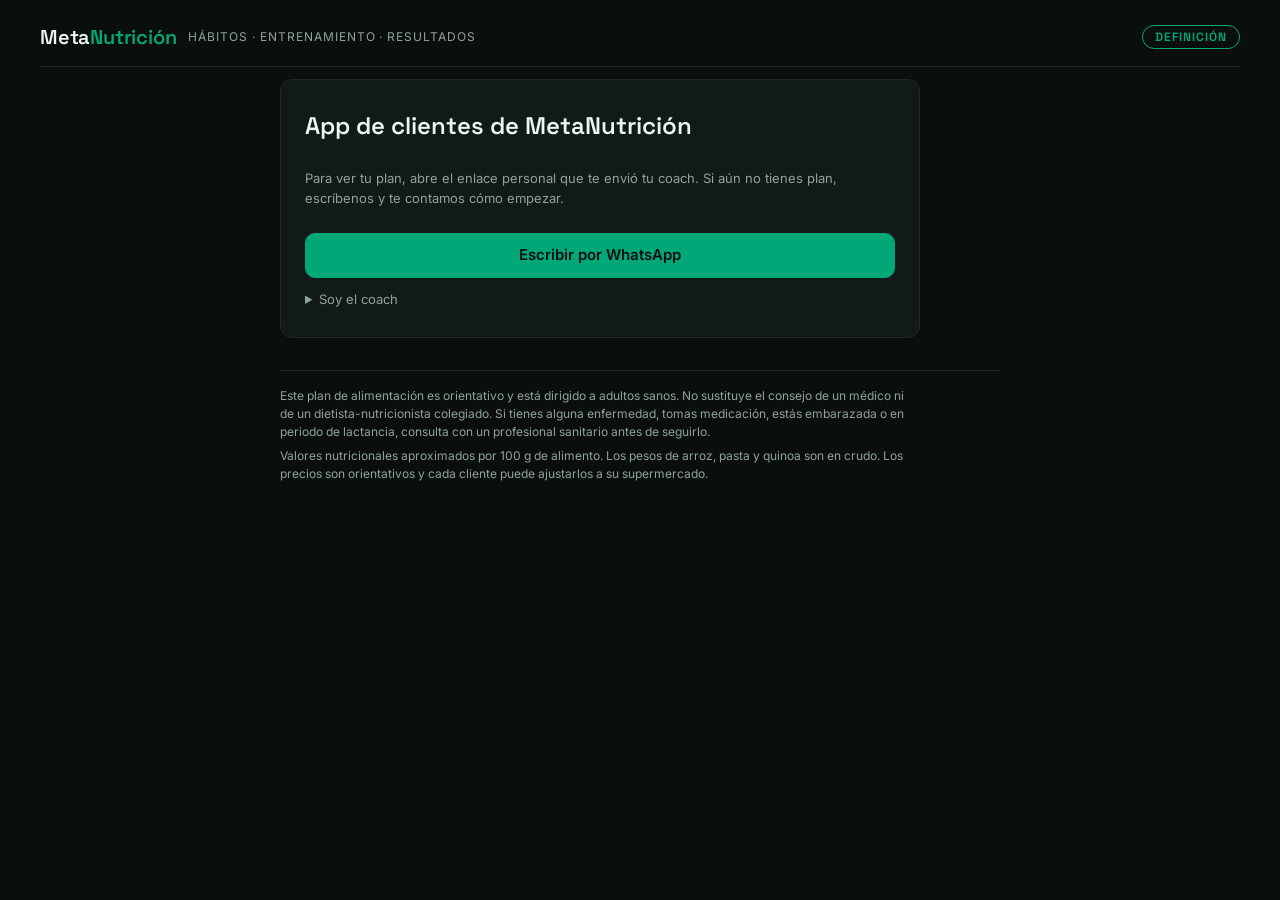
==== index.html @ 914097b5 "Publica la app en app.metanutricion.es Co-Authored-By: Claude Opus 5.5 (1M context) <noreply@anthrop" ====
<!doctype html>
<html lang="es">
<head>
<meta charset="utf-8">
<meta name="viewport" content="width=device-width, initial-scale=1, viewport-fit=cover">
<meta name="description" content="MetaNutrición: tu programa de hábitos alimentarios de 12 semanas.">
<link rel="manifest" href="manifest.webmanifest">
<link rel="icon" href="icon.svg" type="image/svg+xml">
<link rel="apple-touch-icon" href="icon-192.png">
<meta name="apple-mobile-web-app-capable" content="yes">
<meta name="apple-mobile-web-app-status-bar-style" content="black-translucent">
<title>MetaNutrición</title>
<meta name="theme-color" content="#0A0F0D">
<link rel="preconnect" href="https://fonts.googleapis.com">
<link rel="preconnect" href="https://fonts.gstatic.com" crossorigin>
<link rel="stylesheet" href="https://fonts.googleapis.com/css2?family=Inter:wght@400;500;600&family=Space+Grotesk:wght@500;600;700&display=swap">
<style>
/* Layout: ficha del cliente a la izquierda, plan a la derecha; en móvil se apilan. Marca oscura fija (paleta aprobada), póster en papel claro. */
:root {
  color-scheme: dark;
  --bg: #0A0F0D;
  --surface: #121A17;
  --surface-2: #17211D;
  --line: #1F2A26;
  --ink: #ECF5F1;
  --muted: #8FA39B;
  --brand: #00A878;
  --mint: #2EE6A6;
  --def: #4CC9F0;
  --vol: #F5B841;
  --bad: #FF7A7A;
  --paper: #F5F9F7;
  --paper-line: #D5E0DB;
  --paper-ink: #0A0F0D;
  --paper-muted: #5B6B65;
  --brand-print: #007A56;
  --goal: var(--brand);
  --font-display: "Space Grotesk", "Segoe UI", system-ui, sans-serif;
  --font-body: "Inter", "Segoe UI", system-ui, -apple-system, sans-serif;
  --r: 12px;
}
body.goal-def { --goal: var(--def); }
body.goal-vol { --goal: var(--vol); }
body.goal-man { --goal: var(--brand); }

* { box-sizing: border-box; }
body {
  background: var(--bg);
  color: var(--ink);
  font: 15px/1.5 var(--font-body);
  padding-inline: 16px;
  padding-block: 0 48px;
}
h1, h2, h3 { font-family: var(--font-display); font-weight: 600; text-wrap: balance; margin: 0; }
button, input, select, textarea { font: inherit; color: inherit; }
:focus-visible { outline: 2px solid var(--mint); outline-offset: 2px; }

.topbar {
  position: sticky; top: env(safe-area-inset-top, 0px); z-index: 5;
  display: flex; align-items: center; gap: 12px; flex-wrap: wrap;
  max-width: 1200px; margin: 0 auto; padding-block: 14px;
  background: var(--bg); border-bottom: 1px solid var(--line);
}
.logo { font-family: var(--font-display); font-size: 20px; font-weight: 600; letter-spacing: -0.01em; }
.logo b { color: var(--brand); font-weight: 600; }
.tag { font-size: 12px; color: var(--muted); letter-spacing: 0.08em; text-transform: uppercase; }
.spacer { flex: 1; }
.pill {
  display: inline-flex; align-items: center; gap: 6px;
  border: 1px solid var(--goal); color: var(--goal);
  border-radius: 999px; padding: 3px 12px;
  font: 600 12px var(--font-display); letter-spacing: 0.08em; text-transform: uppercase;
}
.example { font-size: 12px; color: var(--vol); border: 1px dashed var(--vol); border-radius: 999px; padding: 2px 10px; }

.shell {
  max-width: 1200px; margin: 24px auto 0;
  display: grid; gap: 24px; grid-template-columns: 1fr;
}
@media (min-width: 980px) { .shell { grid-template-columns: 380px minmax(0, 1fr); align-items: start; } }

.panel { background: var(--surface); border: 1px solid var(--line); border-radius: var(--r); }
.form { padding: 20px; display: grid; gap: 20px; }
@media (min-width: 980px) { .form { position: sticky; top: 76px; max-height: calc(100vh - 96px); overflow: auto; } }
fieldset { border: 0; padding: 0; margin: 0; display: grid; gap: 12px; }
legend { font: 600 12px var(--font-display); letter-spacing: 0.1em; text-transform: uppercase; color: var(--brand); margin-bottom: 4px; }
.row { display: grid; gap: 12px; grid-template-columns: repeat(auto-fit, minmax(96px, 1fr)); }
label.f { display: grid; gap: 4px; font-size: 13px; color: var(--muted); }
input[type=number], input[type=text], select, textarea {
  width: 100%; background: var(--bg); border: 1px solid var(--line); border-radius: 8px;
  padding: 9px 10px; color: var(--ink); font-size: 16px;
}
input:focus, select:focus, textarea:focus { border-color: var(--brand); outline: none; }
.chips { display: flex; flex-wrap: wrap; gap: 8px; }
.chip { position: relative; }
.chip input { position: absolute; opacity: 0; inset: 0; cursor: pointer; }
.chip span {
  display: inline-block; padding: 6px 12px; border: 1px solid var(--line); border-radius: 999px;
  font-size: 13px; color: var(--muted); cursor: pointer; user-select: none;
}
.chip input:checked + span { border-color: var(--brand); color: var(--ink); background: rgba(0,168,120,0.14); }
.chip input:focus-visible + span { outline: 2px solid var(--mint); outline-offset: 2px; }
.chip.warn input:checked + span { border-color: var(--bad); background: rgba(255,122,122,0.12); }
.consent { display: flex; gap: 10px; font-size: 13px; color: var(--muted); align-items: flex-start; }
.consent input { margin-top: 3px; accent-color: var(--brand); }

.btn {
  display: inline-flex; align-items: center; justify-content: center; gap: 8px;
  border: 1px solid var(--line); background: var(--surface-2); color: var(--ink);
  border-radius: 10px; padding: 10px 16px; cursor: pointer; font-weight: 500;
}
.btn:hover { border-color: var(--brand); }
.btn.primary { background: var(--brand); border-color: var(--brand); color: var(--bg); font-weight: 600; }
.btn.primary:hover { background: var(--mint); border-color: var(--mint); }
a.btn { text-decoration: none; }
.btn.small { padding: 6px 12px; font-size: 13px; border-radius: 8px; }
.err { color: var(--bad); font-size: 13px; min-height: 1em; }

.result { display: grid; gap: 20px; min-width: 0; order: -1; }
@media (min-width: 980px) { .result { order: 0; } }
.blocked { padding: 24px; border-color: var(--bad); }
.blocked h2 { color: var(--bad); font-size: 20px; margin-bottom: 8px; }

.summary { padding: 20px; display: grid; gap: 18px; }
.summary-head { display: flex; flex-wrap: wrap; align-items: baseline; gap: 8px 20px; }
.client-name { font-family: var(--font-display); font-size: 22px; }
.meta { color: var(--muted); font-size: 13px; }
.kpis { display: grid; gap: 16px; grid-template-columns: repeat(auto-fit, minmax(150px, 1fr)); }
.kcal { font: 600 48px/1 var(--font-display); color: var(--mint); text-shadow: 0 0 18px rgba(46,230,166,0.25); font-variant-numeric: tabular-nums; }
.kcal small { display: block; margin-top: 8px; font: 400 14px var(--font-body); color: var(--muted); text-shadow: none; }
.macro { display: grid; gap: 6px; }
.macro .lab { display: flex; justify-content: space-between; font-size: 13px; color: var(--muted); }
.macro .val { font: 600 20px var(--font-display); color: var(--ink); font-variant-numeric: tabular-nums; }
.bar { height: 4px; background: var(--line); border-radius: 2px; overflow: hidden; }
.bar i { display: block; height: 100%; background: var(--brand); }
.calc-line { display: flex; flex-wrap: wrap; gap: 6px 18px; font-size: 13px; color: var(--muted); border-top: 1px solid var(--line); padding-top: 14px; }
.calc-line b { color: var(--ink); font-weight: 500; font-variant-numeric: tabular-nums; }
.note { font-size: 13px; color: var(--vol); }

.tabs { display: flex; gap: 4px; border-bottom: 1px solid var(--line); overflow-x: auto; }
.tab {
  background: none; border: 0; border-bottom: 2px solid transparent; padding: 10px 14px;
  color: var(--muted); cursor: pointer; font-weight: 500; white-space: nowrap;
}
.tab[aria-selected=true] { color: var(--ink); border-bottom-color: var(--brand); }

.days { display: flex; gap: 8px; flex-wrap: wrap; }
.day {
  min-width: 44px; padding: 8px 10px; border-radius: 10px; border: 1px solid var(--line);
  background: var(--surface); color: var(--muted); cursor: pointer; font: 600 13px var(--font-display);
}
.day[aria-pressed=true] { border-color: var(--brand); color: var(--ink); }
.day-total { display: flex; flex-wrap: wrap; align-items: center; gap: 6px 16px; font-size: 13px; color: var(--muted); }
.day-total b { color: var(--ink); font-variant-numeric: tabular-nums; font-weight: 500; }
.ok { color: var(--mint); }
.off { color: var(--vol); }

.meals { display: grid; gap: 14px; grid-template-columns: repeat(auto-fill, minmax(280px, 1fr)); }
.meal { padding: 16px; display: grid; gap: 10px; align-content: start; }
.meal-slot { font: 600 12px var(--font-display); letter-spacing: 0.1em; text-transform: uppercase; color: var(--brand); }
.meal-name { font-size: 15px; font-weight: 600; line-height: 1.35; }
.items { list-style: none; margin: 0; padding: 0; display: grid; gap: 4px; }
.items li { display: grid; grid-template-columns: 64px 1fr; gap: 8px; font-size: 14px; }
.items .g { color: var(--mint); font-weight: 600; font-variant-numeric: tabular-nums; }
.meal-foot { display: flex; justify-content: space-between; align-items: center; gap: 8px; font-size: 12px; color: var(--muted); border-top: 1px solid var(--line); padding-top: 10px; font-variant-numeric: tabular-nums; }

.shop { padding: 20px; display: grid; gap: 20px; grid-template-columns: repeat(auto-fill, minmax(240px, 1fr)); }
.shop h3 { font-size: 14px; color: var(--brand); letter-spacing: 0.06em; text-transform: uppercase; margin-bottom: 8px; }
.shop ul { list-style: none; margin: 0; padding: 0; display: grid; gap: 6px; }
.shop label { display: flex; gap: 10px; align-items: baseline; font-size: 14px; cursor: pointer; }
.shop input { accent-color: var(--brand); }
.shop input:checked ~ span { color: var(--muted); text-decoration: line-through; }
.shop .q { margin-left: auto; color: var(--mint); font-variant-numeric: tabular-nums; white-space: nowrap; }

.poster-wrap { overflow-x: auto; border-radius: var(--r); border: 1px solid var(--line); }
.poster {
  width: 1120px; background: var(--paper); color: var(--paper-ink); padding: 28px 32px;
  font-size: 11px; line-height: 1.35; display: grid; gap: 14px;
}
.poster-head { display: flex; justify-content: space-between; align-items: flex-end; gap: 16px; border-bottom: 2px solid var(--brand-print); padding-bottom: 10px; }
.poster .plogo { font: 600 24px var(--font-display); }
.poster .plogo b { color: var(--brand-print); }
.poster .ptitle { font: 600 15px var(--font-display); color: var(--brand-print); letter-spacing: 0.04em; text-transform: uppercase; }
.poster .pdata { text-align: right; color: var(--paper-muted); font-size: 11px; }
.poster .pdata b { color: var(--paper-ink); }
.poster table { color: inherit; font-size: inherit; width: 100%; border-collapse: separate; border-spacing: 4px; table-layout: fixed; }
.poster th { background: var(--brand-print); color: var(--paper); font: 600 11px var(--font-display); letter-spacing: 0.08em; padding: 6px; border-radius: 6px; }
.poster th.dcol { width: 74px; }
.poster td { background: #FFFFFF; border: 1px solid var(--paper-line); border-radius: 6px; padding: 6px 7px; vertical-align: top; }
.poster td.dname { background: var(--paper-ink); color: var(--paper); font: 600 12px var(--font-display); text-align: center; vertical-align: middle; border-color: var(--paper-ink); }
.poster td .rn { color: var(--paper-ink); font-weight: 600; margin-bottom: 3px; }
.poster td .ri { color: var(--paper-muted); }
.poster td .ri b { color: var(--brand-print); font-weight: 600; }
.poster-foot { display: flex; justify-content: space-between; gap: 16px; font-size: 10px; color: var(--paper-muted); }
.poster-foot .slogan { font: 600 12px var(--font-display); color: var(--paper-ink); letter-spacing: 0.06em; }
.poster-tools { display: flex; flex-wrap: wrap; gap: 10px; align-items: center; justify-content: space-between; }

.data-tools { padding: 20px; display: grid; gap: 12px; }
.data-tools textarea { min-height: 90px; font: 13px/1.4 ui-monospace, Menlo, Consolas, monospace; }
.data-row { display: flex; flex-wrap: wrap; gap: 10px; align-items: center; }

.disclaimer { max-width: 1200px; margin: 32px auto 0; font-size: 12px; color: var(--muted); border-top: 1px solid var(--line); padding-top: 16px; max-inline-size: 1200px; }
.disclaimer p { max-width: 80ch; margin: 0 0 6px; }

@media (prefers-reduced-motion: no-preference) { .meal, .summary { animation: rise .35s ease-out both; } }
@keyframes rise { from { transform: translateY(6px); } to { transform: none; } }

/* Opciones equivalentes, comidas libres, compra con gastos, ficha de producto y vista de cliente */
.opt-btn { background: none; border: 0; color: var(--mint); cursor: pointer; font-size: 12px; padding: 0; text-decoration: underline; text-underline-offset: 3px; }
.eqs { display: grid; gap: 8px; border-top: 1px dashed var(--line); padding-top: 10px; }
.eqs-head { font-size: 12px; color: var(--muted); }
.eq { display: grid; gap: 4px; padding: 10px; border: 1px solid var(--line); border-radius: 10px; background: var(--bg); }
.eq-top { display: flex; justify-content: space-between; gap: 8px; align-items: baseline; }
.eq-name { font-size: 13px; font-weight: 600; }
.eq-items { font-size: 12px; color: var(--muted); }
.eq-items b { color: var(--mint); font-weight: 600; }
.free-day { padding: 14px 16px; display: flex; flex-wrap: wrap; gap: 8px 16px; align-items: center; justify-content: space-between; border-color: var(--vol); }
.free-day b { color: var(--vol); }
.cheats { display: grid; gap: 14px; grid-template-columns: repeat(auto-fill, minmax(230px, 1fr)); }
.cheat { padding: 16px; display: grid; gap: 8px; align-content: start; }
.cheat .emo { font-size: 34px; line-height: 1; }
.cheat .meta b { color: var(--ink); font-weight: 500; }
.cheat a, .stores a, .linkish { color: var(--mint); }
.intro { padding: 16px 20px; display: grid; gap: 6px; font-size: 14px; }
.cost-bar { padding: 16px 20px; display: flex; flex-wrap: wrap; gap: 10px 28px; align-items: baseline; }
.cost-bar .big { font: 600 32px/1 var(--font-display); color: var(--mint); font-variant-numeric: tabular-nums; }
.cost-bar b { color: var(--ink); font-weight: 500; font-variant-numeric: tabular-nums; }
.shop li { display: grid; grid-template-columns: auto 1fr auto auto; gap: 8px; align-items: baseline; font-size: 14px; }
.shop input:checked ~ .pname { color: var(--muted); text-decoration: line-through; }
.pname { background: none; border: 0; padding: 0; text-align: left; cursor: pointer; color: var(--ink); text-decoration: underline dotted var(--muted); text-underline-offset: 3px; }
.pname:hover { color: var(--mint); }
.shop .eur { color: var(--muted); font-variant-numeric: tabular-nums; white-space: nowrap; min-width: 52px; text-align: right; }
dialog.sheet { background: var(--surface); color: var(--ink); border: 1px solid var(--line); border-radius: 16px; padding: 0; width: min(440px, calc(100vw - 32px)); }
dialog.sheet::backdrop { background: rgba(5, 8, 7, 0.7); }
.sheet-body { padding: 20px; display: grid; gap: 14px; }
.sheet-img { height: 150px; border-radius: 12px; display: grid; place-items: center; font-size: 72px; background: radial-gradient(circle at 50% 40%, rgba(46,230,166,0.18), transparent 70%), var(--bg); border: 1px solid var(--line); overflow: hidden; }
.sheet-img img { width: 100%; height: 100%; object-fit: cover; }
.sheet h2 { font-size: 20px; }
.stores { display: flex; flex-wrap: wrap; gap: 8px; }
.stores a { border: 1px solid var(--line); border-radius: 999px; padding: 6px 12px; font-size: 13px; text-decoration: none; }
.stores a:hover { border-color: var(--brand); }
.price-row { display: flex; gap: 10px; align-items: center; flex-wrap: wrap; font-size: 13px; color: var(--muted); }
.price-row input { width: 90px; }
.client-bar { padding: 14px 18px; display: flex; flex-wrap: wrap; gap: 8px 16px; align-items: center; justify-content: space-between; }
.client-bar b { color: var(--ink); }
body.client .form { display: none; }
body.client .shell { grid-template-columns: minmax(0, 1fr); }
.landing { padding: 28px 24px; display: grid; gap: 12px; max-width: 640px; }
.landing h2 { font-size: 24px; }
.data-tools h3 { font-size: 14px; color: var(--brand); letter-spacing: 0.06em; text-transform: uppercase; }
.data-tools input[readonly], .data-tools textarea[readonly] { color: var(--muted); }
.sep { border: 0; border-top: 1px solid var(--line); margin: 6px 0; }
details summary { cursor: pointer; color: var(--muted); font-size: 13px; }

/* App del cliente (móvil primero) */
body.client { padding-bottom: calc(88px + env(safe-area-inset-bottom, 0px)); }
body.client .topbar { position: static; }
body.client .shell { max-width: 720px; margin-top: 12px; }
body.client .disclaimer { max-width: 720px; }
.sim-bar { padding: 10px 14px; display: flex; flex-wrap: wrap; gap: 8px 14px; align-items: center; border-style: dashed; }
.sim-bar select { width: auto; padding: 4px 8px; }
.app-head { display: flex; justify-content: space-between; align-items: center; gap: 12px; }
.hello { font: 600 26px/1.15 var(--font-display); }
.streak { display: grid; place-items: center; min-width: 64px; padding: 8px 10px; border: 1px solid var(--line); border-radius: 14px; background: var(--surface); }
.streak .flame { font-size: 20px; line-height: 1; }
.streak b { font: 600 20px var(--font-display); color: var(--vol); font-variant-numeric: tabular-nums; }
.wk-bar { height: 6px; border-radius: 3px; background: var(--line); overflow: hidden; }
.wk-bar i { display: block; height: 100%; background: linear-gradient(90deg, var(--brand), var(--mint)); }
.cards { display: grid; gap: 14px; grid-template-columns: repeat(auto-fill, minmax(280px, 1fr)); }
.card { padding: 16px; display: grid; gap: 10px; align-content: start; }
.card.wide { grid-column: 1 / -1; }
.card-k { font: 600 11.5px var(--font-display); letter-spacing: 0.1em; text-transform: uppercase; color: var(--brand); }
.card-t { font: 600 19px/1.25 var(--font-display); }
.card-t.locked { color: var(--muted); }
.card p { margin: 0; }
.emo-s { font-size: 22px; }
.lesson-card { border-color: rgba(0,168,120,0.5); background: linear-gradient(160deg, rgba(0,168,120,0.14), transparent 60%), var(--surface); }
.free-card { border-color: var(--vol); }
.glasses { display: flex; flex-wrap: wrap; gap: 6px; }
.glass { display: inline-block; width: 20px; height: 26px; border: 1.5px solid var(--def); border-top: 0; border-radius: 0 0 6px 6px; position: relative; overflow: hidden; }
.glass.full { background: linear-gradient(transparent 20%, rgba(76,201,240,0.75) 20%); }
.today-meals { list-style: none; margin: 0; padding: 0; display: grid; gap: 6px; font-size: 14px; }
.today-meals li { display: grid; gap: 1px; }
.today-meals .meta { font-size: 11.5px; text-transform: uppercase; letter-spacing: 0.06em; }
.done-btn { border-color: var(--mint); color: var(--mint); }
.reto { display: flex; gap: 10px; align-items: flex-start; font-size: 15px; cursor: pointer; }
.reto input { width: 20px; height: 20px; accent-color: var(--brand); margin-top: 2px; flex: none; }
.reto input:checked + span { color: var(--mint); }
.seg { display: inline-flex; gap: 4px; padding: 4px; border: 1px solid var(--line); border-radius: 12px; background: var(--surface); justify-self: start; }
.seg-b { border: 0; background: none; color: var(--muted); padding: 7px 14px; border-radius: 9px; cursor: pointer; font-weight: 500; }
.seg-b[aria-pressed=true] { background: var(--surface-2); color: var(--ink); box-shadow: inset 0 0 0 1px var(--brand); }
.lessons { display: grid; gap: 10px; }
.lesson-row { display: grid; grid-template-columns: 40px 1fr auto; gap: 12px; align-items: center; padding: 12px 14px; text-align: left; color: var(--ink); cursor: pointer; font: inherit; }
.lesson-row:disabled { opacity: 0.5; cursor: default; }
.lesson-row .ln { width: 36px; height: 36px; border-radius: 50%; display: grid; place-items: center; border: 1px solid var(--brand); color: var(--mint); font: 600 15px var(--font-display); }
.lesson { padding: 20px; display: grid; gap: 14px; }
.lesson h2 { font-size: 22px; }
.lesson .opt-btn { justify-self: start; }
.lpoints { margin: 0; padding-left: 20px; display: grid; gap: 8px; }
.quiz { display: grid; gap: 8px; }
.qq { font-weight: 600; font-size: 14px; }
.qopts { display: grid; gap: 6px; }
.qopt { text-align: left; padding: 10px 12px; border-radius: 10px; border: 1px solid var(--line); background: var(--bg); color: var(--ink); cursor: pointer; font: inherit; font-size: 14px; }
.qopt:disabled { cursor: default; }
.qopt.right { border-color: var(--mint); background: rgba(46,230,166,0.12); }
.qopt.wrong { border-color: var(--bad); background: rgba(255,122,122,0.1); }
.kgrow { display: flex; justify-content: space-between; align-items: flex-end; gap: 12px; }
.delta { font: 600 22px var(--font-display); color: var(--muted); }
.delta.ok { color: var(--mint); }
.delta.off { color: var(--vol); }
.wchart { width: 100%; height: auto; }
.wchart .wline { fill: none; stroke: var(--mint); stroke-width: 2.5; stroke-linejoin: round; }
.wchart .wdot { fill: var(--bg); stroke: var(--mint); stroke-width: 2; }
.wchart .wbase { stroke: var(--line); stroke-dasharray: 4 4; }
.wchart .wlab { fill: var(--muted); font-size: 10.5px; }
.stats { list-style: none; margin: 0; padding: 0; display: grid; grid-template-columns: 1fr 1fr; gap: 10px; font-size: 13px; color: var(--muted); }
.stats b { display: block; font: 600 24px var(--font-display); color: var(--ink); }
.badges { display: grid; gap: 10px; grid-template-columns: repeat(auto-fill, minmax(140px, 1fr)); }
.badge { display: grid; gap: 2px; padding: 12px; border-radius: 12px; border: 1px dashed var(--line); opacity: 0.45; filter: grayscale(1); }
.badge.on { opacity: 1; filter: none; border-style: solid; border-color: var(--vol); background: rgba(245,184,65,0.08); }
.bemo { font-size: 26px; }
.bnav { position: fixed; left: 0; right: 0; bottom: 0; z-index: 10; display: grid; grid-template-columns: repeat(5, 1fr); background: rgba(10,15,13,0.94); border-top: 1px solid var(--line); padding: 6px 4px calc(6px + env(safe-area-inset-bottom, 0px)); backdrop-filter: blur(10px); }
.bnav-b { display: grid; justify-items: center; gap: 3px; background: none; border: 0; color: var(--muted); font-size: 11.5px; padding: 6px 0; cursor: pointer; }
.bnav-b svg { width: 22px; height: 22px; fill: none; stroke: currentColor; stroke-width: 1.8; stroke-linecap: round; stroke-linejoin: round; }
.bnav-b[aria-current=page] { color: var(--mint); }
@media (min-width: 760px) { .bnav { left: 50%; right: auto; transform: translateX(-50%); width: 560px; bottom: 16px; border: 1px solid var(--line); border-radius: 18px; padding: 6px 8px; } }

@media print {
  @page { size: A4 landscape; margin: 8mm; }
  body { background: #fff; padding: 0; }
  body > *:not(#printArea) { display: none !important; }
  #printArea { display: block !important; }
  #printArea .poster { width: 100%; padding: 0; }
}
#printArea { display: none; }
</style>
</head>
<body>


<header class="topbar">
  <div class="logo">Meta<b>Nutrición</b></div>
  <span class="tag">Hábitos · Entrenamiento · Resultados</span>
  <span class="spacer"></span>
  <span class="example" id="exampleBadge">Datos de ejemplo</span>
  <span class="pill" id="goalPill">Definición</span>
</header>

<main class="shell">
  <form class="panel form" id="form" novalidate>
    <fieldset>
      <legend>Datos del cliente</legend>
      <label class="f">Nombre<input type="text" id="nombre" autocomplete="off"></label>
      <div class="row">
        <label class="f">Sexo
          <select id="sexo"><option value="m">Mujer</option><option value="h">Hombre</option></select>
        </label>
        <label class="f">Edad<input type="number" id="edad" min="18" max="90" inputmode="numeric"></label>
      </div>
      <div class="row">
        <label class="f">Estatura (cm)<input type="number" id="altura" min="130" max="220" inputmode="numeric"></label>
        <label class="f">Peso (kg)<input type="number" id="peso" min="35" max="250" step="0.1" inputmode="decimal"></label>
      </div>
      <label class="f">Actividad física
        <select id="actividad">
          <option value="1.2">Sedentaria (sin ejercicio)</option>
          <option value="1.375">Ligera (1 a 3 días por semana)</option>
          <option value="1.55">Moderada (3 a 5 días por semana)</option>
          <option value="1.725">Alta (6 a 7 días por semana)</option>
          <option value="1.9">Muy alta (doble sesión o trabajo físico)</option>
        </select>
      </label>
    </fieldset>

    <fieldset>
      <legend>Objetivo</legend>
      <div class="row">
        <label class="f">Objetivo
          <select id="objetivo">
            <option value="def">Perder grasa (definición)</option>
            <option value="man">Mantenimiento / recomposición</option>
            <option value="vol">Ganar masa muscular (volumen)</option>
          </select>
        </label>
        <label class="f">Experiencia
          <select id="nivel">
            <option value="ini">Principiante</option>
            <option value="int">Intermedio</option>
            <option value="ava">Avanzado</option>
          </select>
        </label>
      </div>
    </fieldset>

    <fieldset>
      <legend>Comidas y preferencias</legend>
      <label class="f">Comidas al día
        <select id="comidas"><option value="3">3 comidas</option><option value="4">4 comidas</option><option value="5">5 comidas</option></select>
      </label>
      <label class="f">Tipo de alimentación
        <select id="dieta"><option value="omni">Omnívora</option><option value="vegetariana">Vegetariana</option><option value="vegana">Vegana</option></select>
      </label>
      <div class="f" style="font-size:13px;color:var(--muted)">Excluir alimentos (alergias o intolerancias)</div>
      <div class="chips" id="excl">
        <label class="chip"><input type="checkbox" value="lacteo"><span>Lácteos</span></label>
        <label class="chip"><input type="checkbox" value="gluten"><span>Gluten</span></label>
        <label class="chip"><input type="checkbox" value="huevo"><span>Huevo</span></label>
        <label class="chip"><input type="checkbox" value="pescado"><span>Pescado</span></label>
        <label class="chip"><input type="checkbox" value="frutos_secos"><span>Frutos secos</span></label>
        <label class="chip"><input type="checkbox" value="soja"><span>Soja</span></label>
        <label class="chip"><input type="checkbox" value="cerdo"><span>Cerdo</span></label>
      </div>
      <label class="f">Alimentos que no le gustan (separados por comas)<input type="text" id="noGusta" placeholder="p. ej. salmón, quinoa" autocomplete="off"></label>
    </fieldset>

    <fieldset>
      <legend>Salud</legend>
      <div class="f" style="font-size:13px;color:var(--muted)">Marca lo que se aplique. Si marcas algo, el plan no se genera y se recomienda acudir a un profesional sanitario.</div>
      <div class="chips" id="salud">
        <label class="chip warn"><input type="checkbox" value="embarazo"><span>Embarazo o lactancia</span></label>
        <label class="chip warn"><input type="checkbox" value="tca"><span>Trastorno de la conducta alimentaria (actual o pasado)</span></label>
        <label class="chip warn"><input type="checkbox" value="diabetes"><span>Diabetes</span></label>
        <label class="chip warn"><input type="checkbox" value="organo"><span>Enfermedad renal, hepática o cardiovascular</span></label>
        <label class="chip warn"><input type="checkbox" value="medicacion"><span>Medicación crónica</span></label>
      </div>
      <label class="consent"><input type="checkbox" id="consent"><span>Acepto que mis datos de salud se usen para calcular mi plan. Se guardan solo en este dispositivo.</span></label>
    </fieldset>

    <div class="err" id="formErr" role="alert"></div>
    <button class="btn primary" type="submit">Generar plan</button>
  </form>

  <section class="result" id="result" aria-live="polite"></section>
</main>

<footer class="disclaimer">
  <p>Este plan de alimentación es orientativo y está dirigido a adultos sanos. No sustituye el consejo de un médico ni de un dietista-nutricionista colegiado. Si tienes alguna enfermedad, tomas medicación, estás embarazada o en periodo de lactancia, consulta con un profesional sanitario antes de seguirlo.</p>
  <p>Valores nutricionales aproximados por 100 g de alimento. Los pesos de arroz, pasta y quinoa son en crudo. Los precios son orientativos y cada cliente puede ajustarlos a su supermercado.</p>
</footer>

<div id="printArea"></div>
<dialog class="sheet" id="sheet" aria-label="Ficha del producto"></dialog>

<script id="config">
/* ===== Configuración: rellena estos datos al publicar la app en GitHub Pages ===== */
var CONFIG = {
  appUrl: 'https://app.metanutricion.es/',          // dirección pública de la app, p. ej. 'https://tuusuario.github.io/metanutricion/'
  coachPublicKey: 'VDNJlk9PFL6bYSHMQB1-aHT1SRqzQTUjt6BzvupT_P0.MQ_aHJ_f7pRcV8_JAVqKa_r-9XsdZ6FerLDFMu4IBVQ',  // tu clave pública de coach (pestaña Cliente). Con ella, solo tus dispositivos pueden crear planes.
  youtube: '',         // tu canal, p. ej. 'https://www.youtube.com/@metanutricion'
  whatsapp: '34641094154',        // tu número con prefijo, sin espacios ni +, p. ej. '34600111222'
  amazonTag: '',       // tu identificador de afiliado de Amazon, si lo tienes
  imgBase: '',         // carpeta con tus fotos de producto (p. ej. 'img/'): img/pollo.jpg, img/arroz.jpg...
  freeDay: 5,          // día de la comida libre: 0 lunes ... 5 sábado, 6 domingo
  revoked: []          // códigos de enlaces anulados, p. ej. ['k3x9pq']: ese enlace deja de abrir la app
};
</script>

<script id="program">
/* ===== Programa de 12 semanas: lecciones, retos y suplementos (edita los textos aquí) ===== */
var PROGRAM = {
  weeks: 12,
  lessons: [
    {t:'Cómo funciona tu plan', e:'🧭', reto:'Sigue el menú al menos 5 de los 7 días.',
     p:['Tu plan parte de tu gasto diario y de tu objetivo: no es una dieta de moda, es tu cantidad de comida.',
        'Cada comida tiene gramos para que no tengas que adivinar. Al principio pesa; en unas semanas lo harás a ojo.',
        'Si un plato no te apetece, pulsa «Ver combinaciones»: todas cumplen lo mismo.',
        'No tiene que ser perfecto. Cumplir 5 de 7 días ya da resultados.'],
     q:[['¿Qué pasa si cambias un plato por una combinación equivalente?',['Rompes el plan','Sigues cumpliendo tus calorías y proteína','Tienes que compensar mañana'],1],
        ['¿Cuántos días a la semana bastan para avanzar?',['Los 7, sin fallos','5 de 7','Solo el fin de semana'],1],
        ['¿Para qué sirve pesar la comida al principio?',['Para siempre','Para aprender a calcular a ojo','No sirve'],1]]},
    {t:'Proteína: cuánta y dónde está', e:'🍗', reto:'Pon una fuente de proteína en todas tus comidas.',
     p:['La proteína te sacia y protege tu músculo mientras pierdes grasa.',
        'Fuentes fáciles: pollo, pavo, huevos, atún, yogur proteico, queso batido, legumbres y tofu.',
        'Repartirla entre todas las comidas ayuda más que comerla toda de golpe.',
        'Una palma de la mano de carne o pescado son unos 25 g de proteína.'],
     q:[['¿Qué ayuda más a mantener el músculo?',['Repartir la proteína en el día','Comerla toda en la cena','Evitarla por la noche'],0],
        ['¿Cuál de estas es una fuente rica en proteína?',['Arroz','Queso fresco batido','Aceite de oliva'],1],
        ['¿Por qué la proteína ayuda a perder grasa?',['Porque sacia más','Porque quema grasa sola','Porque no tiene calorías'],0]]},
    {t:'Comprar con lista y con presupuesto', e:'🛒', reto:'Haz la compra de la semana con la lista de la app.',
     p:['Ir al súper con lista evita compras por impulso: es la forma más fácil de ahorrar.',
        'Las marcas blancas de pollo, arroz, avena, legumbres o congelados son igual de válidas.',
        'La fruta y verdura congelada dura más y cuesta menos.',
        'Ajusta los precios de tu súper en la app y sabrás lo que gastas antes de salir de casa.'],
     q:[['¿Qué ayuda más a ahorrar?',['Ir con hambre','Ir con lista','Comprar en tres súper distintos'],1],
        ['¿La verdura congelada es peor?',['Sí, pierde todo','No, es una buena opción y dura más','Solo sirve para sopas'],1],
        ['¿Para qué sirve la calculadora de la app?',['Para saber el gasto antes de comprar','Para contar calorías','Para pagar'],0]]},
    {t:'Leer etiquetas sin agobio', e:'🏷️', reto:'Cambia 3 productos de tu compra por opciones mejores.',
     p:['Los ingredientes van de mayor a menor cantidad: mira los tres primeros.',
        'Compara siempre por 100 g, no por ración: cada marca usa raciones distintas.',
        'En yogures y bebidas vegetales, busca «sin azúcares añadidos».',
        'Un producto «light» o «fit» no siempre es mejor: mira la etiqueta.'],
     q:[['¿Cómo comparas dos productos?',['Por ración','Por 100 g','Por el precio'],1],
        ['¿Qué indica el primer ingrediente?',['El que más cantidad tiene','El más sano','El más caro'],0],
        ['¿«Fit» en el envase significa...?',['Que es sano seguro','Nada por sí solo: mira la etiqueta','Que no engorda'],1]]},
    {t:'Cocinar en tanda', e:'🍱', reto:'Deja preparadas al menos 3 comidas el domingo.',
     p:['Una hora el domingo te ahorra cocinar cada día y evita pedir comida a domicilio.',
        'Cocina juntos la proteína, el arroz o la patata y las verduras al horno.',
        'En la nevera aguantan 3 o 4 días en recipientes cerrados; el resto, al congelador.',
        'Ten un plan B en casa: atún, huevos, tortitas de arroz y verdura congelada.'],
     q:[['¿Cuántos días aguanta la comida cocinada en la nevera?',['1 día','3 o 4 días','Dos semanas'],1],
        ['¿Qué es un buen plan B?',['Pedir pizza','Atún, huevos y verdura congelada','Saltarse la comida'],1],
        ['¿Qué ventaja tiene cocinar en tanda?',['Ahorra tiempo y evita improvisar','Engorda menos la comida','Ninguna'],0]]},
    {t:'Agua, sueño y hambre', e:'💧', reto:'Llega a tu objetivo de agua 5 días esta semana.',
     p:['A veces confundimos sed con hambre: bebe un vaso de agua antes de picar.',
        'Tu objetivo de agua está en la pantalla Hoy; ve sumando vasos durante el día.',
        'Dormir poco aumenta el hambre y las ganas de dulce al día siguiente.',
        'Intenta acostarte a una hora parecida y dejar el móvil un rato antes.'],
     q:[['Antes de picar entre horas conviene...',['Beber un vaso de agua','Comer rápido','Tomar un refresco'],0],
        ['Dormir poco suele...',['Quitar el hambre','Aumentar el hambre','No influir'],1],
        ['¿Dónde ves tu objetivo de agua?',['En la pantalla Hoy','En la lista de la compra','No hay objetivo'],0]]},
    {t:'Antojos y comida libre casera', e:'🍕', reto:'Prepara una comida libre del canal este fin de semana.',
     p:['Prohibirte todo acaba en atracón. Una comida libre a la semana es parte del plan.',
        'Hecha en casa, la pizza o la hamburguesa tienen la mitad de calorías y más proteína.',
        'Disfrútala sin culpa y vuelve a tu menú en la siguiente comida.',
        'Si un antojo aparece entre semana, espera 10 minutos y bebe agua: muchos se pasan.'],
     q:[['¿Qué haces después de la comida libre?',['Ayunar un día','Volver al menú en la siguiente comida','Dejar el plan'],1],
        ['¿Por qué mejor casera?',['Tiene menos calorías y más proteína','Porque es obligatorio','No hay diferencia'],0],
        ['¿Cuántas comidas libres propone el plan?',['Una a la semana','Ninguna','Una al día'],0]]},
    {t:'Comer fuera y en eventos', e:'🍽️', reto:'Elige bien en una comida fuera de casa.',
     p:['Busca en la carta una proteína a la plancha o al horno y una guarnición de verdura o patata.',
        'Pide las salsas aparte y comparte el postre si te apetece.',
        'El pan y la bebida suman mucho: decide antes si los quieres.',
        'Una comida fuera no estropea una semana: lo que cuenta es lo que haces casi siempre.'],
     q:[['¿Qué es buena elección en un restaurante?',['Fritos con salsa','Plancha con verdura','Solo el postre'],1],
        ['¿Qué truco ayuda con las salsas?',['Pedirlas aparte','Pedir doble','Ninguno'],0],
        ['Una comida fuera de plan...',['Arruina la semana','No importa si el resto de la semana cumples','Obliga a no cenar'],1]]},
    {t:'Suplementos: cuáles sirven', e:'💊', reto:'Revisa los suplementos que tomas en la sección Compra.',
     p:['Ningún suplemento sustituye a comer bien: son un complemento.',
        'La proteína en polvo es comida en formato cómodo; úsala si no llegas con la comida.',
        'La creatina es de los suplementos más estudiados para fuerza y rendimiento.',
        'Si tomas medicación o tienes algún problema de salud, consulta antes con tu médico.'],
     q:[['La proteína en polvo es...',['Un medicamento','Comida en formato cómodo','Imprescindible'],1],
        ['¿Sustituyen los suplementos a la comida?',['Sí','No, la complementan','Solo los caros'],1],
        ['Si tomas medicación, antes de un suplemento...',['Consulta con tu médico','Dobla la dosis','No pasa nada'],0]]},
    {t:'Cuando la báscula se para', e:'⚖️', reto:'Mide tu cintura y apúntala en Progreso.',
     p:['El peso sube y baja cada día por agua, sal y digestión: mira la tendencia de varias semanas.',
        'Si pierdes centímetros de cintura, estás perdiendo grasa aunque el peso no se mueva.',
        'Antes de comer menos, revisa si de verdad cumples el menú 5 de 7 días.',
        'Si llevas 3 semanas sin cambios cumpliendo, escríbeme y ajustamos.'],
     q:[['¿Qué mirar para ver si avanzas?',['El peso de un solo día','La tendencia y las medidas','Nada'],1],
        ['Si la cintura baja pero el peso no...',['Estás perdiendo grasa','No funciona','Hay que dejarlo'],0],
        ['Tras 3 semanas sin cambios cumpliendo...',['Ajustamos el plan contigo','Comes la mitad','Lo dejas'],0]]},
    {t:'Monta tu propio menú', e:'🧩', reto:'Diseña un día completo tú solo con las combinaciones.',
     p:['Cada comida se monta con 4 piezas: proteína, carbohidrato, grasa y verdura.',
        'Cambia una pieza por otra del mismo tipo y la comida sigue cumpliendo.',
        'Usa las combinaciones de la app como guía hasta que te salga solo.',
        'Este es el paso que te da libertad: saber comer sin depender de nadie.'],
     q:[['¿Qué 4 piezas tiene una comida?',['Proteína, carbohidrato, grasa y verdura','Pan, postre, café y fruta','Solo proteína'],0],
        ['Si cambias arroz por patata...',['Cambias una pieza del mismo tipo','Rompes el plan','Tienes que ayunar'],0],
        ['¿Para qué sirve montar tu menú?',['Para comer sin depender de nadie','Para nada','Para gastar más'],0]]},
    {t:'Mantener lo conseguido', e:'🏁', reto:'Envía tu resumen final por WhatsApp para la revisión.',
     p:['Mantener es seguir con los hábitos, no volver a como comías antes.',
        'Pésate una vez a la semana y vigila la tendencia.',
        'Sigue usando la lista de la compra y la comida libre semanal.',
        'Con el plan de mantenimiento conservas tu menú, la compra y tu progreso en la app.'],
     q:[['Mantener consiste en...',['Volver a lo de antes','Seguir con los hábitos','Comer menos'],1],
        ['¿Cada cuánto conviene pesarse?',['Cada hora','Una vez a la semana','Nunca'],1],
        ['¿Qué conservas con el mantenimiento?',['Menú, compra y progreso','Nada','Solo las recetas'],0]]}
  ],
  supps: [
    {id:'whey', e:'💪', n:'Proteína whey', why:'Para llegar a tu proteína cuando no te da la vida con comida.', q:'proteina whey', t:['lacteo']},
    {id:'veg', e:'🌱', n:'Proteína vegetal de guisante', why:'La alternativa sin lácteos ni soja a la whey.', q:'proteina vegetal guisante', t:[]},
    {id:'creatina', e:'⚡', n:'Creatina monohidrato', why:'De los suplementos más estudiados para fuerza y rendimiento. 3 a 5 g al día.', q:'creatina monohidrato', t:[]},
    {id:'omega', e:'🐟', n:'Omega-3', why:'Si casi nunca comes pescado azul. Consulta antes si tomas medicación.', q:'omega 3', t:['pescado']},
    {id:'shaker', e:'🥤', n:'Vaso mezclador', why:'Para llevarte el batido al trabajo o al gimnasio.', q:'shaker proteina', t:[]},
    {id:'bascula', e:'⚖️', n:'Báscula de cocina', why:'Para pesar tus raciones las primeras semanas.', q:'bascula cocina digital', t:[]},
    {id:'taper', e:'🍱', n:'Táperes de vidrio', why:'Para cocinar en tanda y llevar tu comida.', q:'tapers vidrio', t:[]}
  ]
};
</script>

<script id="engine">
/* ===== Motor de cálculo y generación de menús (sin dependencias, se puede probar con Node) ===== */
var MN = (function () {
  // Valores por 100 g: p proteína, c carbohidratos, f grasa (g). s = sección del súper. t = etiquetas de exclusión.
  var V = 'Frutería y verdura';
  var FOODS = {
    pollo:{n:'pechuga de pollo',p:23,c:0,f:1.5,t:['carne'],s:'Carnicería'},
    pavo:{n:'pechuga de pavo',p:24,c:0,f:1,t:['carne'],s:'Carnicería'},
    ternera:{n:'ternera magra',p:21,c:0,f:4,t:['carne'],s:'Carnicería'},
    cerdo:{n:'lomo de cerdo',p:22,c:0,f:6,t:['carne','cerdo'],s:'Carnicería'},
    salmon:{n:'salmón',p:20,c:0,f:13,t:['pescado'],s:'Pescadería'},
    merluza:{n:'merluza',p:16,c:0,f:1,t:['pescado'],s:'Pescadería'},
    atun:{n:'atún al natural (escurrido)',p:25,c:0,f:1,t:['pescado'],s:'Despensa'},
    huevo:{n:'huevo entero',p:12.6,c:0.7,f:9.9,t:['huevo'],s:'Huevos y lácteos'},
    claras:{n:'claras de huevo',p:11,c:0.7,f:0.2,t:['huevo'],s:'Huevos y lácteos'},
    tofu:{n:'tofu firme',p:13,c:1.5,f:7.5,t:['soja'],s:'Refrigerados'},
    yogurp:{n:'yogur proteico natural',p:10,c:4,f:0.3,t:['lacteo'],s:'Huevos y lácteos'},
    batido:{n:'queso fresco batido 0 %',p:8,c:3.5,f:0.1,t:['lacteo'],s:'Huevos y lácteos'},
    whey:{n:'proteína whey',p:78,c:6,f:6,t:['lacteo'],s:'Suplementos'},
    soja:{n:'bebida de soja sin azúcar',p:3.3,c:0.7,f:1.8,t:['soja'],s:'Despensa'},
    protveg:{n:'proteína vegetal de guisante',p:80,c:3,f:7,t:[],s:'Suplementos'},
    guisante:{n:'proteína de guisante texturizada (hidratada)',p:20,c:5,f:2,t:[],s:'Despensa'},
    tortitas:{n:'tortitas de arroz',p:8,c:80,f:3,t:[],s:'Despensa'},
    lentejas:{n:'lentejas cocidas',p:9,c:17,f:0.4,t:[],s:'Despensa'},
    garbanzos:{n:'garbanzos cocidos',p:7,c:19,f:2.6,t:[],s:'Despensa'},
    arroz:{n:'arroz (en crudo)',p:7,c:78,f:0.6,t:[],s:'Despensa'},
    pasta:{n:'pasta integral (en crudo)',p:13,c:66,f:2.5,t:['gluten'],s:'Despensa'},
    quinoa:{n:'quinoa (en crudo)',p:14,c:64,f:6,t:[],s:'Despensa'},
    patata:{n:'patata',p:2,c:17,f:0.1,t:[],s:V},
    boniato:{n:'boniato',p:1.6,c:20,f:0.1,t:[],s:V},
    avena:{n:'copos de avena',p:13,c:60,f:7,t:['gluten'],s:'Despensa'},
    pan:{n:'pan integral',p:10,c:41,f:3.4,t:['gluten'],s:'Panadería'},
    platano:{n:'plátano',p:1.1,c:21,f:0.3,t:[],s:V},
    manzana:{n:'manzana',p:0.3,c:12,f:0.2,t:[],s:V},
    frutosr:{n:'frutos rojos',p:1,c:10,f:0.3,t:[],s:V},
    aove:{n:'aceite de oliva virgen extra',p:0,c:0,f:99.9,t:[],s:'Despensa'},
    aguacate:{n:'aguacate',p:2,c:2,f:15,t:[],s:V},
    nueces:{n:'nueces',p:15,c:7,f:65,t:['frutos_secos'],s:'Despensa'},
    almendras:{n:'almendras',p:21,c:8,f:52,t:['frutos_secos'],s:'Despensa'},
    cacahuete:{n:'crema de cacahuete',p:25,c:12,f:50,t:['frutos_secos'],s:'Despensa'},
    brocoli:{n:'brócoli',p:2.8,c:4,f:0.4,t:[],s:V},
    espinacas:{n:'espinacas',p:2.9,c:1.4,f:0.4,t:[],s:V},
    calabacin:{n:'calabacín',p:1.2,c:3,f:0.3,t:[],s:V},
    judias:{n:'judías verdes',p:1.8,c:5,f:0.2,t:[],s:V},
    ensalada:{n:'ensalada variada',p:1.2,c:3,f:0.2,t:[],s:V},
    pimientos:{n:'pimientos',p:1,c:5,f:0.3,t:[],s:V},
    champi:{n:'champiñones',p:3,c:1,f:0.3,t:[],s:V},
    esparragos:{n:'espárragos verdes',p:2.2,c:2,f:0.1,t:[],s:V},
    tomate:{n:'tomate',p:0.9,c:3,f:0.2,t:[],s:V}
  };
  // Tope de gramos por comida para que las raciones sean realistas.
  var MAXG = {aove:30, nueces:40, almendras:40, cacahuete:35, aguacate:120, whey:45, protveg:45, avena:110, pan:140, tortitas:90, arroz:160, pasta:160, quinoa:150, platano:200, frutosr:250, manzana:250, patata:600, boniato:500, soja:400};
  var capScale = 1;

  // Recetas: p = fuente de proteína, c = carbohidrato, f = grasa; fx = cantidades fijas (verdura, huevo entero).
  var RECIPES = [
    {id:'d1',slot:'des',n:'Tortilla de claras y huevo con tostada integral y tomate',p:'claras',c:'pan',f:'aove',fx:{huevo:60,tomate:100},k:'huevo'},
    {id:'d2',slot:'des',n:'Porridge de avena con proteína y frutos rojos',p:'whey',c:'avena',f:'almendras',fx:{frutosr:80},k:'whey'},
    {id:'d3',slot:'des',n:'Yogur proteico con avena, plátano y nueces',p:'yogurp',c:'avena',f:'nueces',fx:{platano:60},k:'yogur'},
    {id:'d4',slot:'des',n:'Tostadas integrales con pavo, aguacate y tomate',p:'pavo',c:'pan',f:'aguacate',fx:{tomate:80},k:'pavo'},
    {id:'d5',slot:'des',n:'Revuelto de huevo con champiñones y pan integral',p:'claras',c:'pan',f:'aove',fx:{huevo:60,champi:100},k:'huevo'},
    {id:'d6',slot:'des',n:'Tostadas con tofu revuelto, tomate y aguacate',p:'tofu',c:'pan',f:'aguacate',fx:{tomate:80},k:'tofu'},
    {id:'d7',slot:'des',n:'Bebida de soja con avena, plátano y crema de cacahuete',p:'soja',c:'avena',f:'cacahuete',fx:{platano:60},k:'soja'},
    {id:'d8',slot:'des',n:'Batido de proteína vegetal con plátano y crema de cacahuete',p:'protveg',c:'platano',f:'cacahuete',fx:{},k:'protveg'},
    {id:'d9',slot:'des',n:'Tortitas de arroz con pavo y aguacate',p:'pavo',c:'tortitas',f:'aguacate',fx:{tomate:60},k:'pavo'},
    {id:'d10',slot:'des',n:'Yogur proteico con frutos rojos, plátano y almendras',p:'yogurp',c:'platano',f:'almendras',fx:{frutosr:80},k:'yogur'},
    {id:'d11',slot:'des',n:'Revuelto de huevo con patata y espinacas',p:'claras',c:'patata',f:'aove',fx:{huevo:60,espinacas:80},k:'huevo'},
    {id:'d12',slot:'des',n:'Porridge de quinoa con proteína vegetal, manzana y nueces',p:'protveg',c:'quinoa',f:'nueces',fx:{manzana:80},k:'protveg'},
    {id:'p1',slot:'pri',n:'Pollo a la plancha con arroz y brócoli',p:'pollo',c:'arroz',f:'aove',fx:{brocoli:150},k:'pollo'},
    {id:'p2',slot:'pri',n:'Salmón al horno con patata y espárragos',p:'salmon',c:'patata',f:'aove',fx:{esparragos:150},k:'salmon'},
    {id:'p3',slot:'pri',n:'Ternera a la plancha con boniato asado y judías verdes',p:'ternera',c:'boniato',f:'aove',fx:{judias:150},k:'ternera'},
    {id:'p4',slot:'pri',n:'Merluza al horno con patata y pimientos asados',p:'merluza',c:'patata',f:'aove',fx:{pimientos:150},k:'merluza'},
    {id:'p5',slot:'pri',n:'Pavo salteado con quinoa y calabacín',p:'pavo',c:'quinoa',f:'aove',fx:{calabacin:150},k:'pavo'},
    {id:'p6',slot:'pri',n:'Lomo de cerdo con arroz y champiñones',p:'cerdo',c:'arroz',f:'aove',fx:{champi:120},k:'cerdo'},
    {id:'p7',slot:'pri',n:'Pasta integral con atún y tomate',p:'atun',c:'pasta',f:'aove',fx:{tomate:120},k:'atun'},
    {id:'p8',slot:'pri',n:'Ensalada de garbanzos con atún, tomate y aguacate',p:'atun',c:'garbanzos',f:'aguacate',fx:{ensalada:100,tomate:80},k:'atun'},
    {id:'p9',slot:'pri',n:'Ensalada templada de pollo con patata y aguacate',p:'pollo',c:'patata',f:'aguacate',fx:{ensalada:120},k:'pollo'},
    {id:'p10',slot:'pri',n:'Tortilla de patata y espinacas',p:'claras',c:'patata',f:'aove',fx:{huevo:120,espinacas:100},k:'huevo'},
    {id:'p11',slot:'pri',n:'Tofu salteado con arroz y verduras',p:'tofu',c:'arroz',f:'aove',fx:{pimientos:100,calabacin:100},k:'tofu'},
    {id:'p12',slot:'pri',n:'Lentejas estofadas con arroz y verduras',p:'lentejas',c:'arroz',f:'aove',fx:{pimientos:80,calabacin:80},k:'lentejas'},
    {id:'p13',slot:'pri',n:'Salmón a la plancha con quinoa y espinacas',p:'salmon',c:'quinoa',f:'aove',fx:{espinacas:120},k:'salmon'},
    {id:'p14',slot:'pri',n:'Boloñesa de proteína de guisante con pasta integral',p:'guisante',c:'pasta',f:'aove',fx:{tomate:120},k:'guisante'},
    {id:'p15',slot:'pri',n:'Chili de proteína de guisante con arroz y aguacate',p:'guisante',c:'arroz',f:'aguacate',fx:{pimientos:100},k:'guisante'},
    {id:'s1',slot:'snk',n:'Yogur proteico con plátano y nueces',p:'yogurp',c:'platano',f:'nueces',fx:{},k:'yogur'},
    {id:'s2',slot:'snk',n:'Queso batido con frutos rojos y almendras',p:'batido',c:'frutosr',f:'almendras',fx:{},k:'batido'},
    {id:'s3',slot:'snk',n:'Tostada integral con pavo y aceite',p:'pavo',c:'pan',f:'aove',fx:{},k:'pavo'},
    {id:'s4',slot:'snk',n:'Batido de proteína con plátano y crema de cacahuete',p:'whey',c:'platano',f:'cacahuete',fx:{},k:'whey'},
    {id:'s5',slot:'snk',n:'Bebida de soja con proteína vegetal, manzana y almendras',p:'protveg',c:'manzana',f:'almendras',fx:{soja:200},k:'protveg'},
    {id:'s7',slot:'snk',n:'Batido de proteína vegetal con frutos rojos y almendras',p:'protveg',c:'frutosr',f:'almendras',fx:{},k:'protveg'},
    {id:'s8',slot:'snk',n:'Tortitas de arroz con atún y aguacate',p:'atun',c:'tortitas',f:'aguacate',fx:{},k:'atun'},
    {id:'s6',slot:'snk',n:'Tortitas de avena con claras y frutos rojos',p:'claras',c:'avena',f:'aove',fx:{frutosr:80},k:'huevo'}
  ];

  // Combinaciones automáticas: proteína × carbohidrato × grasa (+ verdura) que se ajustan a los macros de cada toma.
  var SH = {pollo:'Pollo',pavo:'Pavo',ternera:'Ternera',cerdo:'Lomo de cerdo',salmon:'Salmón',merluza:'Merluza',atun:'Atún',claras:'Tortilla de claras',
    tofu:'Tofu',lentejas:'Lentejas',guisante:'Proteína de guisante',yogurp:'Yogur proteico',batido:'Queso batido',whey:'Batido de proteína',protveg:'Batido de proteína vegetal',
    arroz:'arroz',patata:'patata',boniato:'boniato',quinoa:'quinoa',pasta:'pasta integral',avena:'avena',platano:'plátano',tortitas:'tortitas de arroz',pan:'pan integral',manzana:'manzana',
    nueces:'nueces',almendras:'almendras',cacahuete:'crema de cacahuete',aove:'aceite de oliva',aguacate:'aguacate',
    brocoli:'brócoli',espinacas:'espinacas',calabacin:'calabacín',judias:'judías verdes',ensalada:'ensalada',pimientos:'pimientos',champi:'champiñones',esparragos:'espárragos'};
  var KOF = {claras:'huevo', yogurp:'yogur'};
  var COMBOS = [];
  (function () {
    var add = function (slot, p, c, f, fx, n) { COMBOS.push({id: 'x-' + slot + '-' + p + '-' + c + '-' + f, slot: slot, n: n, p: p, c: c, f: f, fx: fx, k: KOF[p] || p, combo: true}); };
    var VEG = ['brocoli','judias','calabacin','pimientos','espinacas','esparragos','champi','ensalada'];
    var PP = ['pollo','pavo','ternera','cerdo','salmon','merluza','atun','claras','tofu','lentejas','guisante'], PC = ['arroz','patata','boniato','quinoa','pasta'], PF = ['aove','aguacate'];
    PP.forEach(function (p, pi) { PC.forEach(function (c, ci) { PF.forEach(function (f, fi) {
      var v = VEG[(pi * 3 + ci * 2 + fi) % VEG.length], fx = {}; fx[v] = 150; if (p === 'claras') fx.huevo = 120;
      add('pri', p, c, f, fx, SH[p] + ' con ' + SH[c] + ', ' + SH[v] + ' y ' + SH[f]);
    }); }); });
    ['des','snk'].forEach(function (slot) {
      ['yogurp','batido','whey','protveg'].forEach(function (p) { ['avena','platano','tortitas'].forEach(function (c) { ['nueces','almendras','cacahuete'].forEach(function (f) {
        add(slot, p, c, f, p === 'batido' || p === 'yogurp' ? {frutosr: 60} : {}, SH[p] + ' con ' + SH[c] + ' y ' + SH[f]);
      }); }); });
      ['claras','pavo','tofu','atun'].forEach(function (p) { ['pan','tortitas'].concat(slot === 'des' ? ['patata'] : []).forEach(function (c) { ['aove','aguacate'].forEach(function (f) {
        var fx = {tomate: 80}; if (p === 'claras') fx.huevo = 60;
        add(slot, p, c, f, fx, SH[p] + ' con ' + SH[c] + ', tomate y ' + SH[f]);
      }); }); });
    });
  })();

  // Ficha de producto: [emoji, qué comprar, texto de búsqueda en tiendas, precio orientativo €/kg].
  var PROD = {
    pollo:['🍗','Pechuga de pollo fileteada en bandeja, fresca o congelada.','pechuga pollo',7.5],
    pavo:['🦃','Pechuga de pavo fileteada o fiambre de pavo con más del 90 % de carne.','pechuga pavo',9.5],
    ternera:['🥩','Filetes de ternera magra (babilla, contra) o carne picada 5 % grasa.','ternera filete',13],
    cerdo:['🥓','Lomo de cerdo fresco en filetes, sin adobar.','lomo cerdo',7.5],
    salmon:['🐟','Lomos de salmón frescos o congelados.','lomos salmon',15],
    merluza:['🐟','Merluza en lomos o rodajas, fresca o congelada.','merluza lomos',10],
    atun:['🥫','Atún al natural en lata, escurrido.','atun natural',14],
    huevo:['🥚','Huevos camperos o de gallinas criadas en suelo, talla L.','huevos L',3.5],
    claras:['🥚','Claras de huevo pasteurizadas en brick.','claras huevo',4],
    tofu:['⬜','Tofu firme natural.','tofu firme',7],
    yogurp:['🥛','Yogur natural con al menos 10 g de proteína por 100 g y sin azúcar añadido.','yogur proteinas natural',4.6],
    batido:['🥛','Queso fresco batido 0 % materia grasa.','queso fresco batido 0',3.2],
    whey:['💪','Proteína de suero (whey) de sabor neutro o vainilla, con al menos 75 % de proteína.','proteina whey',25],
    soja:['🥛','Bebida de soja sin azúcar añadido.','bebida soja sin azucar',1.5],
    protveg:['🌱','Proteína vegetal de guisante en polvo, sin azúcar añadido.','proteina guisante polvo',28],
    guisante:['🌱','Proteína de guisante texturizada (se compra seca y se hidrata).','proteina guisante texturizada',4.5],
    tortitas:['🍘','Tortitas de arroz integral, solo arroz y sal.','tortitas arroz',6],
    lentejas:['🫘','Lentejas cocidas en bote, enjuagadas.','lentejas cocidas',2.5],
    garbanzos:['🫘','Garbanzos cocidos en bote, enjuagados.','garbanzos cocidos',2.2],
    arroz:['🍚','Arroz redondo, largo o basmati.','arroz',1.6],
    pasta:['🍝','Pasta integral (macarrones, espaguetis).','pasta integral',2],
    quinoa:['🌾','Quinoa en grano.','quinoa',6],
    patata:['🥔','Patata para cocer o asar.','patata',1.3],
    boniato:['🍠','Boniato fresco.','boniato',2.2],
    avena:['🥣','Copos de avena integrales, sin azúcar.','copos avena',2],
    pan:['🍞','Pan 100 % integral (la harina integral debe ser el primer ingrediente).','pan integral',3.5],
    platano:['🍌','Plátano o banana.','platano',1.9],
    manzana:['🍎','Manzana de cualquier variedad.','manzana',2],
    frutosr:['🫐','Frutos rojos frescos o congelados.','frutos rojos',7],
    aove:['🫒','Aceite de oliva virgen extra.','aceite oliva virgen extra',9],
    aguacate:['🥑','Aguacate maduro.','aguacate',5],
    nueces:['🌰','Nueces peladas naturales.','nueces peladas',12],
    almendras:['🌰','Almendras naturales o tostadas sin sal.','almendras naturales',13],
    cacahuete:['🥜','Crema de cacahuete 100 % cacahuete, sin azúcar ni aceite de palma.','crema cacahuete 100',7],
    brocoli:['🥦','Brócoli fresco o congelado.','brocoli',3],
    espinacas:['🥬','Espinacas frescas en bolsa o congeladas.','espinacas',4],
    calabacin:['🥒','Calabacín.','calabacin',1.8],
    judias:['🫛','Judías verdes frescas o congeladas.','judias verdes',3.5],
    ensalada:['🥗','Bolsa de ensalada variada lista para comer.','ensalada bolsa',5],
    pimientos:['🫑','Pimientos rojos, verdes o tricolor.','pimientos',2.5],
    champi:['🍄','Champiñones laminados.','champiñones laminados',4],
    esparragos:['🌿','Espárragos verdes trigueros.','esparragos verdes',7],
    tomate:['🍅','Tomate de ensalada o tomate rallado natural.','tomate',2.2]
  };

  // Comidas libres caseras: versión ligera de los antojos típicos (valores aproximados por ración).
  var CHEATS = [
    {id:'pizza', e:'🍕', n:'Pizza casera con base de avena, pollo y mozzarella light', kcal:560, p:45, t:['gluten','lacteo','carne'], q:'pizza fit'},
    {id:'burger', e:'🍔', n:'Hamburguesa casera de ternera con patatas al horno', kcal:650, p:45, t:['gluten','carne'], q:'hamburguesa fit'},
    {id:'nuggets', e:'🍗', n:'Nuggets de pollo al horno rebozados en copos de maíz', kcal:480, p:45, t:['carne','huevo'], q:'nuggets'},
    {id:'tacos', e:'🌮', n:'Tacos de pavo con guacamole y tortillas de maíz', kcal:550, p:40, t:['carne'], q:'tacos'},
    {id:'kebab', e:'🥙', n:'Kebab casero de pollo en pan de pita integral con salsa de yogur', kcal:600, p:48, t:['carne','gluten','lacteo'], q:'kebab'},
    {id:'vburger', e:'🌱', n:'Hamburguesa de garbanzos con boniato al horno', kcal:540, p:22, t:['gluten'], q:'hamburguesa vegana'},
    {id:'pancakes', e:'🥞', n:'Tortitas americanas de avena y claras con chocolate negro', kcal:450, p:32, t:['huevo','gluten'], q:'tortitas avena'},
    {id:'brownie', e:'🍫', n:'Brownie proteico de cacao y plátano', kcal:350, p:22, t:['huevo','lacteo','gluten'], q:'brownie proteico'},
    {id:'nicecream', e:'🍨', n:'Helado de plátano y cacao con crema de cacahuete', kcal:320, p:10, t:['frutos_secos'], q:'helado platano'},
    {id:'gajos', e:'🍟', n:'Patatas gajo al horno con salsa de yogur y finas hierbas', kcal:400, p:15, t:['lacteo'], q:'patatas horno'}
  ];

  var SLOTS = {
    3:[['des','Desayuno',0.30],['pri','Comida',0.40],['pri','Cena',0.30]],
    4:[['des','Desayuno',0.25],['pri','Comida',0.35],['snk','Merienda',0.15],['pri','Cena',0.25]],
    5:[['des','Desayuno',0.20],['snk','Media mañana',0.10],['pri','Comida',0.35],['snk','Merienda',0.10],['pri','Cena',0.25]]
  };
  var DAYS = ['Lunes','Martes','Miércoles','Jueves','Viernes','Sábado','Domingo'];
  var FACT = {def:{ini:0.88,int:0.80,ava:0.72}, man:{ini:1,int:1,ava:1}, vol:{ini:1.10,int:1.15,ava:1.20}};
  var GOAL_NAME = {def:'Definición', man:'Mantenimiento', vol:'Volumen'};
  var LEVEL_NAME = {ini:'Principiante', int:'Intermedio', ava:'Avanzado'};

  function kcalOf(m) { return 4*m.p + 4*m.c + 9*m.f; }

  // Mifflin-St Jeor (la misma fórmula de tu hoja), TDEE, objetivo x nivel y límites de seguridad.
  function calc(d) {
    var notes = [];
    var tmb = 10*d.peso + 6.25*d.altura - 5*d.edad + (d.sexo === 'h' ? 5 : -161);
    var tdee = tmb * d.actividad;
    var factor = FACT[d.objetivo][d.nivel];
    var kcal = tdee * factor;
    var floor = Math.max(tmb, d.sexo === 'h' ? 1500 : 1200);
    if (kcal < floor) { kcal = floor; notes.push('Las calorías se han subido al mínimo de seguridad (' + Math.round(floor) + ' kcal): el déficit elegido quedaba por debajo de la tasa metabólica basal.'); }
    kcal = Math.round(kcal / 10) * 10;
    var hm = d.altura / 100, bmi = d.peso / (hm*hm);
    var ref = d.peso;
    if (bmi > 30) { var ideal = 25*hm*hm; ref = ideal + 0.25*(d.peso - ideal); notes.push('Las proteínas se calculan sobre un peso ajustado (' + Math.round(ref) + ' kg) por el IMC elevado.'); }
    var pk = d.objetivo === 'def' ? (d.nivel === 'ava' ? 2.2 : 2.0) : 1.8;
    var fk = d.nivel === 'ini' ? 0.9 : (d.nivel === 'ava' ? 0.7 : 0.8);
    var p = pk * ref, f = Math.max(fk * ref, 0.25 * kcal / 9);
    var c = (kcal - 4*p - 9*f) / 4;
    if (c < 0.8 * ref) { // carbohidratos demasiado bajos: bajar proteína hasta 1,6 g/kg y grasa hasta su mínimo
      p = Math.max(1.6 * ref, p - (0.8*ref - c) * 1);
      f = Math.max(0.7 * ref, 0.2 * kcal / 9);
      c = Math.max(0, (kcal - 4*p - 9*f) / 4);
    }
    return {tmb:Math.round(tmb), tdee:Math.round(tdee), factor:factor, kcal:kcal, floor:Math.round(floor), bmi:bmi,
            p:Math.round(p), c:Math.round(c), f:Math.round(f), notes:notes};
  }

  function badTags(d) {
    var bad = (d.excl || []).slice();
    if (d.dieta === 'vegetariana' || d.dieta === 'vegana') bad.push('carne','pescado');
    if (d.dieta === 'vegana') bad.push('huevo','lacteo');
    return bad;
  }
  function dislikes(d) { return (d.noGusta || '').toLowerCase().split(',').map(function (s) { return s.trim(); }).filter(Boolean); }
  function excluded(rec, d) {
    var bad = badTags(d), words = dislikes(d);
    var ids = [rec.p, rec.c, rec.f].concat(Object.keys(rec.fx));
    for (var i = 0; i < ids.length; i++) {
      var fd = FOODS[ids[i]];
      for (var j = 0; j < fd.t.length; j++) if (bad.indexOf(fd.t[j]) >= 0) return true;
      for (var w = 0; w < words.length; w++) if (fd.n.toLowerCase().indexOf(words[w]) >= 0) return true;
    }
    for (var w2 = 0; w2 < words.length; w2++) if (rec.n.toLowerCase().indexOf(words[w2]) >= 0) return true;
    return false;
  }

  // Mínimos cuadrados ponderados por kcal con gramos >= 0: prueba todas las combinaciones de alimentos libres.
  function solveLinear(M, b) {
    var n = b.length, A = M.map(function (r, i) { return r.concat([b[i]]); });
    for (var i = 0; i < n; i++) {
      var piv = i; for (var r = i+1; r < n; r++) if (Math.abs(A[r][i]) > Math.abs(A[piv][i])) piv = r;
      if (Math.abs(A[piv][i]) < 1e-9) return null;
      var tmp = A[i]; A[i] = A[piv]; A[piv] = tmp;
      for (var r2 = 0; r2 < n; r2++) if (r2 !== i) { var k = A[r2][i] / A[i][i]; for (var c = i; c <= n; c++) A[r2][c] -= k * A[i][c]; }
    }
    return A.map(function (r, i) { return r[n] / r[i]; });
  }
  function portions(rec, target) {
    var W = [4, 4, 9], keys = ['p','c','f'];
    var base = {p:0,c:0,f:0};
    Object.keys(rec.fx).forEach(function (id) { keys.forEach(function (m) { base[m] += FOODS[id][m] * rec.fx[id] / 100; }); });
    var r = keys.map(function (m, i) { return (target[m] - base[m]) * W[i]; });
    var vars = [rec.p, rec.c, rec.f];
    var best = null;
    for (var mask = 1; mask < 8; mask++) {
      var sel = vars.filter(function (_, i) { return mask & (1 << i); });
      var cols = sel.map(function (id) { return keys.map(function (m, i) { return FOODS[id][m] * W[i] / 100; }); });
      var AtA = cols.map(function (a) { return cols.map(function (b2) { return a[0]*b2[0] + a[1]*b2[1] + a[2]*b2[2]; }); });
      var Atr = cols.map(function (a) { return a[0]*r[0] + a[1]*r[1] + a[2]*r[2]; });
      var x = solveLinear(AtA, Atr);
      if (!x || x.some(function (v) { return v < 0; })) continue;
      x = x.map(function (v, i) { return Math.min(v, (MAXG[sel[i]] || 300) * capScale); });
      var err = 0; for (var k = 0; k < 3; k++) { var s = 0; for (var j = 0; j < sel.length; j++) s += cols[j][k] * x[j]; err += (s - r[k]) * (s - r[k]); }
      if (!best || err < best.err) best = {err: err, sel: sel, x: x};
    }
    var items = [];
    if (best) best.sel.forEach(function (id, i) { var g = Math.round(best.x[i] / 5) * 5; if (g >= 5) items.push({id: id, g: g}); });
    Object.keys(rec.fx).forEach(function (id) { items.push({id: id, g: rec.fx[id], fixed: true}); });
    return items;
  }
  function macrosOf(items) {
    var m = {p:0,c:0,f:0};
    items.forEach(function (it) { var fd = FOODS[it.id]; m.p += fd.p*it.g/100; m.c += fd.c*it.g/100; m.f += fd.f*it.g/100; });
    m.kcal = kcalOf(m); return m;
  }

  function rng(seed) { var a = seed >>> 0; return function () { a = (a + 0x6D2B79F5) >>> 0; var t = a; t = Math.imul(t ^ (t >>> 15), t | 1); t ^= t + Math.imul(t ^ (t >>> 7), t | 61); return ((t ^ (t >>> 14)) >>> 0) / 4294967296; }; }
  function hash(s) { var h = 2166136261; for (var i = 0; i < s.length; i++) { h ^= s.charCodeAt(i); h = Math.imul(h, 16777619); } return h >>> 0; }

  function pools(d) {
    var out = {des:[], pri:[], snk:[]};
    RECIPES.forEach(function (r) { if (!excluded(r, d)) out[r.slot].push(r); });
    return out;
  }

  // Elige recetas de la semana sin repetir proteína el mismo día ni la misma receta en la misma toma dos días seguidos.
  // Error de ajuste de una receta para una toma: desviación de kcal y de proteína respecto al objetivo.
  function fitError(rec, target) {
    var m = macrosOf(portions(rec, target)), tk = kcalOf(target);
    return Math.abs(m.kcal / tk - 1) + 0.5 * Math.abs(m.p / Math.max(target.p, 1) - 1);
  }
  // Recetas de una toma ordenadas por ajuste; las que se desvían más de lo tolerable quedan fuera si hay alternativas.
  function ranked(d, si, t) {
    t = t || calc(d); setCaps(t);
    var s = SLOTS[d.comidas][si], target = {p: t.p * s[2], c: t.c * s[2], f: t.f * s[2]};
    var list = pools(d)[s[0]].map(function (r) { return {r: r, e: fitError(r, target)}; }).sort(function (a, b) { return a.e - b.e; });
    var good = list.filter(function (x) { return x.e <= 0.08; });
    return good.length >= 3 ? good : list.slice(0, Math.max(3, good.length));
  }
  function setCaps(t) { capScale = Math.max(1, t.kcal / 1800); }

  function pickWeek(d, seedExtra) {
    var t = calc(d), slots = SLOTS[d.comidas], rand = rng(hash((d.nombre || '') + '|' + (seedExtra || 0)));
    var P = slots.map(function (s, si) { return ranked(d, si, t).map(function (x) { return x.r; }); });
    var week = [];
    for (var day = 0; day < 7; day++) {
      var row = [], usedK = [];
      slots.forEach(function (s, si) {
        var pool = P[si];
        if (!pool.length) { row.push(null); return; }
        var prev = day > 0 ? week[day-1][si] : null;
        var cand = pool.filter(function (r) {
          if (prev && r.id === prev) return false;
          if (s[0] === 'pri' && usedK.indexOf(r.k) >= 0) return false;
          if (s[0] === 'pri' && day > 0) { var prevK = week[day-1].map(function (id) { return id && byId(id).k; }); if (prevK[si] === r.k) return false; }
          return true;
        });
        if (!cand.length) cand = pool.filter(function (r) { return !(prev && r.id === prev); });
        if (!cand.length) cand = pool;
        var r = cand[Math.floor(rand() * cand.length)];
        usedK.push(r.k); row.push(r.id);
      });
      week.push(row);
    }
    return week;
  }
  var INDEX = {}; RECIPES.concat(COMBOS).forEach(function (r) { INDEX[r.id] = r; });
  function byId(id) { return INDEX[id] || null; }

  function buildPlan(d, week) {
    var t = calc(d), slots = SLOTS[d.comidas]; setCaps(t);
    var days = week.map(function (row, di) {
      var meals = row.map(function (id, si) {
        var s = slots[si];
        if (!id) return {slot: s[1], type: s[0], recipe: null, items: [], m: {p:0,c:0,f:0,kcal:0}};
        var target = {p: t.p * s[2], c: t.c * s[2], f: t.f * s[2]};
        var items = portions(byId(id), target);
        return {slot: s[1], type: s[0], recipe: byId(id), items: items, m: macrosOf(items)};
      });
      var tot = {p:0,c:0,f:0}; meals.forEach(function (m) { tot.p += m.m.p; tot.c += m.m.c; tot.f += m.m.f; });
      tot.kcal = kcalOf(tot);
      return {name: DAYS[di], meals: meals, tot: tot, dev: tot.kcal / t.kcal - 1};
    });
    return {t: t, days: days};
  }

  function alternatives(d, si, currentId) {
    return ranked(d, si).map(function (x) { return x.r; }).filter(function (r) { return r.id !== currentId; });
  }

  // Combinaciones de alimentos que cumplen los macros de una toma, variadas en proteína y carbohidrato.
  function equivalents(d, si, currentId, n) {
    var t = calc(d); setCaps(t);
    var s = SLOTS[d.comidas][si], target = {p: t.p * s[2], c: t.c * s[2], f: t.f * s[2]};
    var list = COMBOS.filter(function (r) { return r.slot === s[0] && r.id !== currentId && !excluded(r, d); })
      .map(function (r) { var items = portions(r, target); return {r: r, items: items, m: macrosOf(items), e: fitError(r, target)}; })
      .filter(function (x) { return x.e <= 0.08; }).sort(function (a, b) { return a.e - b.e; });
    var cur = byId(currentId), out = [], usedP = cur ? [cur.p] : [], usedC = [];
    [true, false].forEach(function (strict) {
      list.forEach(function (x) {
        if (out.length >= (n || 6) || out.indexOf(x) >= 0) return;
        if (strict && (usedP.indexOf(x.r.p) >= 0 || usedC.indexOf(x.r.c) >= 0 && usedC.length < 3)) return;
        out.push(x); usedP.push(x.r.p); usedC.push(x.r.c);
      });
    });
    return {list: out, total: list.length};
  }
  // Cuántas opciones válidas (recetas + combinaciones) tiene cada toma para este cliente.
  function optionCount(d) {
    var t = calc(d); setCaps(t);
    return SLOTS[d.comidas].map(function (s) {
      var target = {p: t.p * s[2], c: t.c * s[2], f: t.f * s[2]};
      var all = RECIPES.concat(COMBOS).filter(function (r) { return r.slot === s[0] && !excluded(r, d); });
      return {slot: s[1], recipes: all.filter(function (r) { return !r.combo && fitError(r, target) <= 0.08; }).length,
              combos: all.filter(function (r) { return r.combo && fitError(r, target) <= 0.08; }).length};
    });
  }
  function cheats(d) {
    var bad = badTags(d), words = dislikes(d);
    return CHEATS.filter(function (c) {
      return !c.t.some(function (x) { return bad.indexOf(x) >= 0; }) && !words.some(function (w) { return c.n.toLowerCase().indexOf(w) >= 0; });
    });
  }
  function shopCost(list, prices) {
    var total = 0;
    list.forEach(function (x) { x.price = prices[x.id] != null ? prices[x.id] : PROD[x.id][3]; x.cost = x.price * x.g / 1000; total += x.cost; });
    return total;
  }

  function shopping(plan) {
    var sum = {};
    plan.days.forEach(function (day) { day.meals.forEach(function (m) { m.items.forEach(function (it) { sum[it.id] = (sum[it.id] || 0) + it.g; }); }); });
    var bySec = {};
    Object.keys(sum).forEach(function (id) { var s = FOODS[id].s; (bySec[s] = bySec[s] || []).push({id: id, n: FOODS[id].n, g: sum[id]}); });
    Object.keys(bySec).forEach(function (s) { bySec[s].sort(function (a, b) { return a.n.localeCompare(b.n, 'es'); }); });
    return bySec;
  }

  function healthBlock(d) { return (d.salud || []).length > 0 || d.edad < 18; }

  return {FOODS: FOODS, RECIPES: RECIPES, SLOTS: SLOTS, DAYS: DAYS, GOAL_NAME: GOAL_NAME, LEVEL_NAME: LEVEL_NAME,
          calc: calc, pickWeek: pickWeek, buildPlan: buildPlan, alternatives: alternatives, shopping: shopping,
          healthBlock: healthBlock, byId: byId, macrosOf: macrosOf, equivalents: equivalents, optionCount: optionCount,
          cheats: cheats, shopCost: shopCost, PROD: PROD, COMBOS: COMBOS, calcFor: calc};
})();
if (typeof module !== 'undefined') module.exports = MN;
</script>

<script>
/* ===== Interfaz ===== */
(function () {
  var $ = function (id) { return document.getElementById(id); };
  var STORE = 'metanutricion-v1', KEYSTORE = 'metanutricion-coach', PRICESTORE = 'metanutricion-precios', CLIENTSTORE = 'metanutricion-cliente';
  var EXAMPLE = {nombre:'Andrea (ejemplo)', sexo:'m', edad:39, altura:157, peso:69, actividad:1.375, objetivo:'def', nivel:'int',
                 comidas:4, dieta:'omni', excl:[], noGusta:'', salud:[], consent:true};
  var STORES = [['Mercadona','https://tienda.mercadona.es/search-results?query='],['Carrefour','https://www.carrefour.es/?q='],
                ['Dia','https://www.dia.es/search?q='],['Lidl','https://www.lidl.es/q/search?q=']];
  var state = {d: null, week: null, tab: 'menu', day: 0, isExample: true, mode: 'coach', client: null, preview: false, open: -1, link: '', sheetId: null};
  var coachKey = null, prices = {};

  function lsGet(k) { try { return localStorage.getItem(k); } catch (e) { return null; } }
  function lsSet(k, v) { try { localStorage.setItem(k, v); } catch (e) {} }
  function load() { try { var s = JSON.parse(lsGet(STORE) || 'null'); if (s && s.d) return s; } catch (e) {} return null; }
  function save() {
    if (state.mode === 'client') { if (!state.preview) lsSet(CLIENTSTORE + '-' + state.client.id, JSON.stringify(state.week)); return; }
    lsSet(STORE, JSON.stringify({d: state.d, week: state.week, isExample: state.isExample}));
  }
  try { prices = JSON.parse(lsGet(PRICESTORE) || '{}') || {}; } catch (e) { prices = {}; }

  /* ---------- Formulario (modo coach) ---------- */
  function fillForm(d) {
    ['nombre','sexo','edad','altura','peso','actividad','objetivo','nivel','comidas','dieta','noGusta'].forEach(function (k) { $(k).value = d[k]; });
    document.querySelectorAll('#excl input').forEach(function (i) { i.checked = d.excl.indexOf(i.value) >= 0; });
    document.querySelectorAll('#salud input').forEach(function (i) { i.checked = (d.salud || []).indexOf(i.value) >= 0; });
    $('consent').checked = !!d.consent;
  }
  function readForm() {
    var num = function (k) { return parseFloat(String($(k).value).replace(',', '.')); };
    return {
      nombre: $('nombre').value.trim(), sexo: $('sexo').value, edad: num('edad'), altura: num('altura'), peso: num('peso'),
      actividad: num('actividad'), objetivo: $('objetivo').value, nivel: $('nivel').value, comidas: parseInt($('comidas').value, 10),
      dieta: $('dieta').value, noGusta: $('noGusta').value,
      excl: Array.prototype.map.call(document.querySelectorAll('#excl input:checked'), function (i) { return i.value; }),
      salud: Array.prototype.map.call(document.querySelectorAll('#salud input:checked'), function (i) { return i.value; }),
      consent: $('consent').checked
    };
  }
  function validate(d) {
    if (!d.nombre) return 'Escribe el nombre del cliente.';
    if (!(d.edad >= 18 && d.edad <= 90)) return 'La edad debe estar entre 18 y 90 años. Para menores, deriva a un profesional sanitario.';
    if (!(d.altura >= 130 && d.altura <= 220)) return 'Revisa la estatura: debe estar en centímetros, entre 130 y 220.';
    if (!(d.peso >= 35 && d.peso <= 250)) return 'Revisa el peso: debe estar en kilos, entre 35 y 250.';
    if (!d.consent) return 'Marca la casilla de consentimiento para poder calcular el plan.';
    return '';
  }

  function esc(s) { return String(s).replace(/[&<>"]/g, function (c) { return {'&':'&amp;','<':'&lt;','>':'&gt;','"':'&quot;'}[c]; }); }
  function fmtG(g) { return g >= 1000 ? (g/1000).toLocaleString('es-ES', {maximumFractionDigits: 2}) + ' kg' : Math.round(g) + ' g'; }
  function n0(x) { return Math.round(x).toLocaleString('es-ES'); }
  function eur(x) { return x.toLocaleString('es-ES', {minimumFractionDigits: 2, maximumFractionDigits: 2}) + ' €'; }
  function dec(x) { return String(x).replace('.', ','); }
  function fmtDate(iso) { var p = iso.split('-'); return p[2] + '/' + p[1] + '/' + p[0]; }

  /* ---------- Render principal ---------- */
  function render() {
    var res = $('result');
    document.body.className = (state.d ? 'goal-' + state.d.objetivo : '') + (state.mode !== 'coach' ? ' client' : '');
    $('exampleBadge').hidden = !(state.mode === 'coach' && state.isExample);

    if (state.mode === 'locked' || state.mode === 'invalid' || state.mode === 'expired' || state.mode === 'revoked') { $('goalPill').hidden = true; res.innerHTML = gateView(); return; }
    $('goalPill').hidden = false;
    var d = state.d;
    $('goalPill').textContent = MN.GOAL_NAME[d.objetivo];

    if (MN.healthBlock(d)) {
      res.innerHTML = '<div class="panel blocked"><h2>Este caso necesita un profesional sanitario</h2>' +
        '<p>Por la información de salud indicada, MetaNutrición no puede generar un plan orientativo. Recomienda al cliente acudir a un dietista-nutricionista colegiado o a su médico.</p></div>';
      return;
    }
    var plan = MN.buildPlan(d, state.week), t = plan.t;
    if (state.mode === 'client') {
      if (!prog) loadProg();
      res.innerHTML = clientApp(plan);
      $('printArea').innerHTML = posterView(plan, false);
      return;
    }
    var avgDev = plan.days.reduce(function (s, x) { return s + Math.abs(x.dev); }, 0) / 7;
    var html = '';
    if (false) {
      html += '<div class="panel client-bar"><span class="meta">Plan personal de <b>' + esc(d.nombre) + '</b> · válido hasta el <b>' + fmtDate(state.client.exp) + '</b>. Tus datos están bloqueados: si algo cambia, pide a tu coach un enlace nuevo.</span>' +
        (state.preview ? '<button class="btn small" id="exitPreview">Volver al modo coach</button>' : '') + '</div>';
    }
    var oc = MN.optionCount(d), totalOpts = oc.reduce(function (s, x) { return s + x.recipes + x.combos; }, 0);
    html += '<section class="panel summary"><div class="summary-head"><h2 class="client-name">' + esc(d.nombre) + '</h2>' +
      '<span class="meta">' + (d.sexo === 'h' ? 'Hombre' : 'Mujer') + ' · ' + d.edad + ' años · ' + d.altura + ' cm · ' + String(d.peso).replace('.', ',') + ' kg · ' + MN.LEVEL_NAME[d.nivel] + '</span></div>' +
      '<div class="kpis"><div><div class="kcal">' + n0(t.kcal) + '<small>kcal al día</small></div></div>' +
      macro('Proteína', t.p, t.p*4/t.kcal) + macro('Carbohidratos', t.c, t.c*4/t.kcal) + macro('Grasas', t.f, t.f*9/t.kcal) + '</div>' +
      '<div class="calc-line"><span>Metabolismo basal <b>' + n0(t.tmb) + ' kcal</b></span><span>Mantenimiento <b>' + n0(t.tdee) + ' kcal</b></span>' +
      '<span>Ajuste por objetivo <b>×' + String(t.factor.toFixed(2)).replace('.', ',') + '</b></span>' +
      '<span>Precisión del menú <b class="' + (avgDev <= 0.05 ? 'ok' : 'off') + '">±' + (avgDev*100).toFixed(1).replace('.', ',') + ' %</b></span>' +
      '<span>Opciones que cumplen tus macros <b>' + n0(totalOpts) + '</b></span></div>' +
      (state.mode === 'coach' ? '<div class="data-row"><button class="btn primary small" id="demoClient">Ver la app del cliente</button><span class="meta">Así verá su programa de 12 semanas en el móvil.</span></div>' : '') +
      t.notes.map(function (n) { return '<div class="note">' + esc(n) + '</div>'; }).join('') + '</section>';

    var tabs = [['menu','Menú semanal'],['compra','Compra y gastos'],['libre','Comida libre'],['poster','Póster para la nevera']];
    if (state.mode === 'coach') tabs.push(['cliente','Cliente']);
    if (!tabs.some(function (x) { return x[0] === state.tab; })) state.tab = 'menu';
    html += '<div class="tabs" role="tablist">' + tabs.map(function (x) {
      return '<button class="tab" role="tab" data-tab="' + x[0] + '" aria-selected="' + (state.tab === x[0]) + '">' + x[1] + '</button>'; }).join('') + '</div>';

    if (state.tab === 'menu') html += menuView(plan);
    if (state.tab === 'compra') html += shopView(plan);
    if (state.tab === 'libre') html += cheatView(plan);
    if (state.tab === 'poster') html += posterView(plan, true);
    if (state.tab === 'cliente') html += clientTabView();
    res.innerHTML = html;
    $('printArea').innerHTML = posterView(plan, false);
  }
  function macro(label, g, share) {
    return '<div class="macro"><div class="lab"><span>' + label + '</span><span>' + Math.round(share*100) + ' %</span></div>' +
      '<div class="val">' + n0(g) + ' g</div><div class="bar"><i style="width:' + Math.min(100, share*100*1.6).toFixed(0) + '%"></i></div></div>';
  }

  /* ---------- Menú con combinaciones equivalentes ---------- */
  function menuView(plan) {
    var day = plan.days[state.day], t = plan.t;
    var h = '<div class="days" role="group" aria-label="Día de la semana">' + plan.days.map(function (x, i) {
      return '<button class="day" data-day="' + i + '" aria-pressed="' + (i === state.day) + '">' + x.name.slice(0, 3) + '</button>'; }).join('') + '</div>';
    var ok = Math.abs(day.dev) <= 0.05;
    h += '<div class="day-total"><span><b>' + day.name + '</b></span><span>Total <b>' + n0(day.tot.kcal) + ' kcal</b> de ' + n0(t.kcal) +
      ' <span class="' + (ok ? 'ok' : 'off') + '">(' + (day.dev >= 0 ? '+' : '') + (day.dev*100).toFixed(1).replace('.', ',') + ' %)</span></span>' +
      '<span>P <b>' + n0(day.tot.p) + ' g</b></span><span>C <b>' + n0(day.tot.c) + ' g</b></span><span>G <b>' + n0(day.tot.f) + ' g</b></span></div>';
    if (state.day === CONFIG.freeDay && MN.cheats(state.d).length) {
      var last = day.meals[day.meals.length - 1];
      h += '<div class="panel free-day"><span>Hoy toca <b>comida libre casera</b>: puedes cambiar la ' + esc(last.slot.toLowerCase()) + ' por una receta de la pestaña Comida libre.</span>' +
        '<button class="btn small" data-tab="libre">Ver comidas libres</button></div>';
    }
    h += '<div class="meals">' + day.meals.map(function (m, si) {
      if (!m.recipe) return '<article class="panel meal"><div class="meal-slot">' + m.slot + '</div><p class="meta">No hay recetas compatibles con las exclusiones elegidas.</p></article>';
      var eq = MN.equivalents(state.d, si, m.recipe.id, 6);
      var body = '<article class="panel meal"><div class="meal-slot">' + m.slot + '</div><div class="meal-name">' + esc(m.recipe.n) + '</div>' +
        '<ul class="items">' + m.items.map(function (it) { return '<li><span class="g">' + it.g + ' g</span><span>' + esc(MN.FOODS[it.id].n) + '</span></li>'; }).join('') + '</ul>' +
        '<div class="meal-foot"><span>' + n0(m.m.kcal) + ' kcal · P ' + n0(m.m.p) + ' · C ' + n0(m.m.c) + ' · G ' + n0(m.m.f) + '</span>' +
        '<button class="btn small" data-swap="' + si + '">Cambiar plato</button></div>';
      if (eq.list.length) {
        var isOpen = state.open === si;
        body += '<button class="opt-btn" data-open="' + si + '" aria-expanded="' + isOpen + '">' + (isOpen ? 'Ocultar combinaciones' : 'Ver combinaciones equivalentes (' + eq.total + ')') + '</button>';
        if (isOpen) {
          body += '<div class="eqs"><div class="eqs-head">Mismas calorías y proteína. Elige la que te apetezca.</div>' + eq.list.map(function (x) {
            return '<div class="eq"><div class="eq-top"><span class="eq-name">' + esc(x.r.n) + '</span><button class="btn small" data-pick="' + si + '" data-id="' + x.r.id + '">Elegir</button></div>' +
              '<div class="eq-items">' + x.items.map(function (it) { return '<b>' + it.g + ' g</b> ' + esc(MN.FOODS[it.id].n); }).join(' · ') + ' · ' + n0(x.m.kcal) + ' kcal</div></div>';
          }).join('') + '</div>';
        }
      }
      return body + '</article>';
    }).join('') + '</div>';
    return h;
  }

  /* ---------- Compra con calculadora de gastos ---------- */
  function shopView(plan) {
    var s = MN.shopping(plan), order = ['Frutería y verdura','Carnicería','Pescadería','Huevos y lácteos','Refrigerados','Panadería','Despensa','Suplementos'];
    var all = []; order.forEach(function (k) { if (s[k]) all = all.concat(s[k]); });
    var total = MN.shopCost(all, prices), meals = 7 * MN.SLOTS[state.d.comidas].length;
    var h = '<div class="panel cost-bar"><div><div class="big">' + eur(total) + '</div><span class="meta">gasto estimado de la semana</span></div>' +
      '<span class="meta">Por día <b>' + eur(total / 7) + '</b></span><span class="meta">Por comida <b>' + eur(total / meals) + '</b></span>' +
      '<span class="meta">Al mes <b>' + eur(total * 30 / 7) + '</b></span>' +
      '<span class="meta" style="flex-basis:100%">Precios orientativos. Toca un producto para ver qué comprar, dónde encontrarlo y ajustar el precio de tu súper.' +
      (Object.keys(prices).length ? ' <button class="opt-btn" id="resetPrices">Restablecer precios</button>' : '') + '</span></div>';
    h += '<div class="panel shop">' + order.filter(function (k) { return s[k]; }).map(function (k) {
      return '<div><h3>' + k + '</h3><ul>' + s[k].map(function (x) {
        return '<li><input type="checkbox" aria-label="Comprado: ' + esc(x.n) + '"><button class="pname" data-prod="' + x.id + '">' + esc(x.n) + '</button>' +
          '<span class="q">' + fmtG(x.g) + '</span><span class="eur">' + eur(x.cost) + '</span></li>'; }).join('') + '</ul></div>';
    }).join('') + '</div>';
    return h;
  }
  function weeklyGrams(id) {
    var plan = MN.buildPlan(state.d, state.week), g = 0;
    plan.days.forEach(function (day) { day.meals.forEach(function (m) { m.items.forEach(function (it) { if (it.id === id) g += it.g; }); }); });
    return g;
  }
  function openSheet(id) {
    state.sheetId = id;
    var P = MN.PROD[id], fd = MN.FOODS[id], q = encodeURIComponent(P[2]), price = prices[id] != null ? prices[id] : P[3], g = weeklyGrams(id);
    var img = CONFIG.imgBase ? '<img src="' + esc(CONFIG.imgBase + id + '.jpg') + '" alt="' + esc(fd.n) + '" onerror="this.parentNode.textContent=\'' + P[0] + '\'">' : P[0];
    var stores = fd.s === 'Suplementos'
      ? [['Amazon', 'https://www.amazon.es/s?k=' + q + (CONFIG.amazonTag ? '&tag=' + encodeURIComponent(CONFIG.amazonTag) : '')]].concat(STORES.slice(0, 1).map(function (x) { return [x[0], x[1] + q]; }))
      : STORES.map(function (x) { return [x[0], x[1] + q]; });
    $('sheet').innerHTML = '<div class="sheet-body"><div class="sheet-img" aria-hidden="' + !CONFIG.imgBase + '">' + img + '</div>' +
      '<h2>' + esc(fd.n.charAt(0).toUpperCase() + fd.n.slice(1)) + '</h2>' +
      '<p class="meta" style="margin:0"><b style="color:var(--ink)">Qué comprar:</b> ' + esc(P[1]) + '</p>' +
      '<p class="meta" style="margin:0">Por 100 g: proteína ' + dec(fd.p) + ' g · carbohidratos ' + dec(fd.c) + ' g · grasas ' + dec(fd.f) + ' g</p>' +
      '<div class="meta">Dónde encontrarlo</div><div class="stores">' + stores.map(function (x) { return '<a href="' + esc(x[1]) + '" target="_blank" rel="noopener">' + x[0] + ' ↗</a>'; }).join('') + '</div>' +
      '<div class="price-row"><label>Precio en tu súper (€/kg) <input type="number" id="priceIn" min="0" step="0.1" inputmode="decimal" value="' + price + '"></label>' +
      '<span>Esta semana: <b style="color:var(--ink)">' + fmtG(g) + '</b> · <b style="color:var(--mint)" id="priceCost">' + eur(price * g / 1000) + '</b></span></div>' +
      '<div class="data-row"><button class="btn small" id="closeSheet">Cerrar</button></div></div>';
    var dlg = $('sheet');
    if (dlg.showModal) { if (!dlg.open) dlg.showModal(); } else dlg.setAttribute('open', '');
  }

  /* ---------- Comida libre casera ---------- */
  function ytLink(c) {
    if (c.yt) return c.yt;
    if (CONFIG.youtube) return CONFIG.youtube.replace(/\/$/, '') + '/search?query=' + encodeURIComponent(c.q);
    return 'https://www.youtube.com/results?search_query=' + encodeURIComponent('receta fitness ' + c.q);
  }
  function cheatView(plan) {
    var list = MN.cheats(state.d), slots = MN.SLOTS[state.d.comidas], last = slots[slots.length - 1], target = plan.t.kcal * last[2];
    var h = '<div class="panel intro"><b>Una comida libre a la semana, hecha en casa.</b><span class="meta">El ' + MN.DAYS[CONFIG.freeDay].toLowerCase() +
      ' puedes cambiar la ' + last[1].toLowerCase() + ' (unas ' + n0(target) + ' kcal) por una de estas recetas. Si te pasas, no pasa nada: al día siguiente sigue tu menú con normalidad.</span></div>';
    if (!list.length) return h + '<p class="meta">No hay recetas libres compatibles con las exclusiones elegidas.</p>';
    h += '<div class="cheats">' + list.map(function (c) {
      var diff = c.kcal - target;
      return '<article class="panel cheat"><div class="emo" aria-hidden="true">' + c.e + '</div><div class="meal-name">' + esc(c.n) + '</div>' +
        '<div class="meta">Unas <b>' + n0(c.kcal) + ' kcal</b> y <b>' + c.p + ' g</b> de proteína por ración' +
        (Math.abs(diff) > 60 ? ' (' + (diff > 0 ? n0(diff) + ' kcal más' : n0(-diff) + ' kcal menos') + ' que tu ' + last[1].toLowerCase() + ')' : '') + '</div>' +
        '<a href="' + esc(ytLink(c)) + '" target="_blank" rel="noopener">▶ Ver la receta en YouTube</a></article>';
    }).join('') + '</div>';
    return h;
  }

  /* ---------- Póster ---------- */
  function posterView(plan, preview) {
    var d = state.d, t = plan.t, slots = MN.SLOTS[d.comidas];
    var head = '<div class="poster-head"><div><div class="plogo">Meta<b>Nutrición</b></div><div class="ptitle">Plan semanal · ' + MN.GOAL_NAME[d.objetivo] + '</div></div>' +
      '<div class="pdata"><b>' + esc(d.nombre) + '</b><br>' + n0(t.kcal) + ' kcal · Proteína ' + t.p + ' g · Carbohidratos ' + t.c + ' g · Grasas ' + t.f + ' g</div></div>';
    var table = '<table><thead><tr><th class="dcol">Día</th>' + slots.map(function (s) { return '<th>' + s[1].toUpperCase() + '</th>'; }).join('') + '</tr></thead><tbody>' +
      plan.days.map(function (day) {
        return '<tr><td class="dname">' + day.name.toUpperCase() + '</td>' + day.meals.map(function (m) {
          if (!m.recipe) return '<td>—</td>';
          return '<td><div class="rn">' + esc(m.recipe.n) + '</div><div class="ri">' + m.items.map(function (it) { return '<b>' + it.g + ' g</b> ' + esc(MN.FOODS[it.id].n); }).join(' · ') + '</div></td>';
        }).join('') + '</tr>';
      }).join('') + '</tbody></table>';
    var foot = '<div class="poster-foot"><span class="slogan">CONSTANCIA + DISCIPLINA + BUENA ALIMENTACIÓN = RESULTADOS</span><span>Plan orientativo para adultos sanos. No sustituye el consejo de un profesional sanitario.</span></div>';
    var poster = '<div class="poster">' + head + table + foot + '</div>';
    if (!preview) return poster;
    var canPrint = window.self === window.top;
    return '<div class="poster-tools"><span class="meta">A4 horizontal con fondo claro para ahorrar tinta.</span>' +
      (canPrint ? '<button class="btn primary small" id="printBtn">Imprimir o guardar PDF</button>' : '<span class="meta">La impresión se activa en la versión publicada de la app.</span>') +
      '</div><div class="poster-wrap">' + poster + '</div>';
  }

  /* ---------- Pestaña Cliente: enlace único firmado + ficha ---------- */
  function clientTabView() {
    var h = '<div class="panel data-tools"><h3>Enlace personal del cliente</h3>' +
      '<p class="meta" style="margin:0">El cliente abre su programa con este enlace. Lleva sus datos firmados con tu clave de coach: si alguien cambia algo, el enlace deja de funcionar, y caduca en la fecha que elijas.</p>' +
      '<div class="data-row"><label class="f" style="min-width:150px">Empieza el<input type="date" id="startIn" value="' + todayISO() + '"></label><label class="f" style="min-width:170px">Válido durante<select id="weeks"><option value="13" selected>Trimestre (13 semanas)</option><option value="26">Dos trimestres</option><option value="4">4 semanas</option></select></label>' +
      '<button class="btn primary small" id="makeLink">Crear enlace</button></div>';
    if (state.link) {
      h += '<textarea id="linkOut" readonly aria-label="Enlace del cliente">' + esc(state.link) + '</textarea>' +
        '<div class="data-row"><button class="btn small" id="copyLink">Copiar enlace</button>' +
        '<a class="btn small" target="_blank" rel="noopener" href="https://wa.me/?text=' + encodeURIComponent('Hola ' + state.d.nombre.split(' ')[0] + ', aquí tienes tu plan de MetaNutrición: ' + state.link) + '">Enviar por WhatsApp</a>' +
        '<button class="btn small" id="previewClient">Ver como cliente</button><span class="meta" id="linkMsg"></span></div>' +
        '<p class="meta" style="margin:0">Código del enlace: <b>' + esc(state.linkId || '') + '</b>. Para anularlo, añádelo a CONFIG.revoked y vuelve a publicar la app. El enlace lleva los datos del cliente legibles: envíalo solo a esa persona.</p>';
      if (!CONFIG.appUrl) h += '<p class="note" style="margin:0">Cuando publiques la app en GitHub Pages, escribe su dirección en CONFIG.appUrl para que los enlaces apunten a ella.</p>';
    }
    h += '<hr class="sep"><h3>Tu clave de coach</h3>';
    if (coachKey) {
      var match = CONFIG.coachPublicKey && CONFIG.coachPublicKey === coachKey.pub;
      h += '<p class="meta" style="margin:0">' + (match ? 'Clave activa y registrada en la configuración.' : 'Clave creada en este dispositivo. Copia la clave pública en CONFIG.coachPublicKey al publicar la app: así solo tus dispositivos podrán crear planes.') + '</p>' +
        '<label class="f">Clave pública<input type="text" readonly id="pubOut" value="' + esc(coachKey.pub) + '"></label>' +
        '<div class="data-row"><button class="btn small" id="copyPub">Copiar clave pública</button><button class="btn small" id="copyBackup">Copiar copia de seguridad</button><span class="meta" id="keyMsg"></span></div>' +
        '<p class="meta" style="margin:0">Guarda la copia de seguridad en un sitio privado. Sirve para usar la app de coach en otro dispositivo y no se comparte con nadie.</p>';
    } else {
      h += '<p class="meta" style="margin:0">Aún no hay clave en este dispositivo. Se crea sola al generar el primer enlace, o puedes importar tu copia de seguridad.</p>';
    }
    h += '<details><summary>Importar copia de seguridad de la clave</summary><div style="display:grid;gap:8px;margin-top:8px"><textarea id="keyIn" placeholder="Pega aquí la copia de seguridad"></textarea>' +
      '<div class="data-row"><button class="btn small" id="importKey">Importar clave</button><span class="err" id="keyErr"></span></div></div></details>';
    h += '<hr class="sep"><h3>Ficha</h3><p class="meta" style="margin:0">Copia la ficha para archivarla y pégala aquí para recuperar un plan.</p>' +
      '<div class="data-row"><button class="btn small" id="copyBtn">Copiar ficha</button><span class="meta" id="copyMsg"></span></div>' +
      '<textarea id="fichaIn" aria-label="Pegar ficha" placeholder="Pega aquí una ficha copiada"></textarea>' +
      '<div class="data-row"><button class="btn small" id="loadBtn">Cargar ficha</button><button class="btn small" id="regenBtn">Generar otro menú</button><span class="err" id="fichaErr"></span></div></div>';
    return h;
  }

  function gateView() {
    var contact = CONFIG.whatsapp ? '<a class="btn primary" target="_blank" rel="noopener" href="https://wa.me/' + esc(CONFIG.whatsapp) + '?text=' + encodeURIComponent('Hola, quiero renovar mi plan de MetaNutrición') + '">Escribir por WhatsApp</a>' : '';
    if (state.mode === 'expired') return '<div class="panel landing"><h2>Tu plan ha terminado</h2><p class="meta">El plan de ' + esc(state.client.n) + ' era válido hasta el ' + fmtDate(state.client.exp) + '. Escribe a tu coach para renovarlo y recibir tu menú actualizado.</p>' + contact + '</div>';
    if (state.mode === 'revoked') return '<div class="panel landing"><h2>Este enlace se ha desactivado</h2><p class="meta">Tu coach ha anulado este enlace. Escríbele para recibir uno nuevo.</p>' + contact + '</div>';
    if (state.mode === 'invalid') return '<div class="panel landing"><h2>Este enlace no es válido</h2><p class="meta">Puede que esté incompleto o que se haya modificado. Pide a tu coach que te lo vuelva a enviar.</p>' + contact + '</div>';
    return '<div class="panel landing"><h2>App de clientes de MetaNutrición</h2><p class="meta">Para ver tu plan, abre el enlace personal que te envió tu coach. Si aún no tienes plan, escríbenos y te contamos cómo empezar.</p>' + contact +
      '<details><summary>Soy el coach</summary><div style="display:grid;gap:8px;margin-top:8px"><textarea id="keyIn" placeholder="Pega aquí la copia de seguridad de tu clave"></textarea>' +
      '<div class="data-row"><button class="btn small" id="importKey">Importar clave</button><span class="err" id="keyErr"></span></div></div></details></div>';
  }

  /* ---------- Firma ECDSA P-256 (WebCrypto) ---------- */
  var subtle = window.crypto && window.crypto.subtle;
  function b64u(bytes) { var s = ''; bytes = new Uint8Array(bytes); for (var i = 0; i < bytes.length; i++) s += String.fromCharCode(bytes[i]); return btoa(s).replace(/\+/g, '-').replace(/\//g, '_').replace(/=+$/, ''); }
  function unb64u(str) { str = str.replace(/-/g, '+').replace(/_/g, '/'); while (str.length % 4) str += '='; var s = atob(str), out = new Uint8Array(s.length); for (var i = 0; i < s.length; i++) out[i] = s.charCodeAt(i); return out; }
  var ALG = {name: 'ECDSA', namedCurve: 'P-256'}, SIG = {name: 'ECDSA', hash: 'SHA-256'};
  function loadCoachKey() {
    try { var k = JSON.parse(lsGet(KEYSTORE) || 'null'); if (k && k.priv && k.pub) coachKey = k; } catch (e) {}
  }
  function createCoachKey() {
    return subtle.generateKey(ALG, true, ['sign', 'verify']).then(function (kp) {
      return Promise.all([subtle.exportKey('jwk', kp.privateKey), subtle.exportKey('jwk', kp.publicKey)]);
    }).then(function (j) { coachKey = {priv: j[0], pub: j[1].x + '.' + j[1].y}; lsSet(KEYSTORE, JSON.stringify(coachKey)); return coachKey; });
  }
  function pubJwk(pub) { var p = pub.split('.'); return {kty: 'EC', crv: 'P-256', x: p[0], y: p[1], ext: true}; }
  function makeToken(weeks) {
    var st = ($('startIn') && $('startIn').value) || todayISO(), exp = addDays(st, weeks * 7);
    var d = state.d, payload = {v: 1, id: Math.random().toString(36).slice(2, 8), st: st, exp: exp, n: d.nombre,
      d: {nombre: d.nombre, sexo: d.sexo, edad: d.edad, altura: d.altura, peso: d.peso, actividad: d.actividad, objetivo: d.objetivo, nivel: d.nivel,
          comidas: d.comidas, dieta: d.dieta, excl: d.excl, noGusta: d.noGusta}, w: state.week};
    state.linkId = payload.id;
    var body = b64u(new TextEncoder().encode(JSON.stringify(payload)));
    return (coachKey ? Promise.resolve(coachKey) : createCoachKey()).then(function (k) {
      return subtle.importKey('jwk', k.priv, ALG, false, ['sign']);
    }).then(function (key) { return subtle.sign(SIG, key, new TextEncoder().encode(body)); })
      .then(function (sig) { return body + '.' + b64u(sig); });
  }
  // Firma un texto de prueba con la clave privada y lo verifica con la pública: así una copia con la clave pública ajena no sirve.
  function keyPairOk(k, expectedPub) {
    if (!subtle || !k || !k.priv || !k.pub || (expectedPub && k.pub !== expectedPub)) return Promise.resolve(false);
    var probe = new TextEncoder().encode('metanutricion-check');
    return Promise.all([subtle.importKey('jwk', k.priv, ALG, false, ['sign']), subtle.importKey('jwk', pubJwk(k.pub), ALG, false, ['verify'])])
      .then(function (keys) { return subtle.sign(SIG, keys[0], probe).then(function (sig) { return subtle.verify(SIG, keys[1], sig, probe); }); })
      .catch(function () { return false; });
  }
  // Fecha de hoy que no retrocede: si alguien atrasa el reloj del móvil, se usa el último día visto.
  var SEENSTORE = 'metanutricion-visto';
  function seenToday() {
    var t = todayISO(), last = lsGet(SEENSTORE) || '';
    if (/^\d{4}-\d{2}-\d{2}$/.test(last) && last > t) return last;
    lsSet(SEENSTORE, t); return t;
  }
  function verifyToken(token) {
    var pub = CONFIG.coachPublicKey || (coachKey && coachKey.pub);
    var parts = String(token).split('.');
    if (!pub || parts.length !== 2 || !subtle) return Promise.resolve(null);
    return subtle.importKey('jwk', pubJwk(pub), ALG, false, ['verify']).then(function (key) {
      return subtle.verify(SIG, key, unb64u(parts[1]), new TextEncoder().encode(parts[0]));
    }).then(function (ok) {
      if (!ok) return null;
      return JSON.parse(new TextDecoder().decode(unb64u(parts[0])));
    }).catch(function () { return null; });
  }
  function enterClient(token, preview) {
    return verifyToken(token).then(function (p) {
      state.mode = 'client'; state.preview = !!preview; state.tab = 'menu'; state.day = 0; state.open = -1;
      if (!p) { state.mode = 'invalid'; render(); return; }
      state.client = {id: p.id, exp: p.exp, n: p.n, st: p.st || todayISO()};
      prog = null; state.ctab = 'hoy'; state.msub = 'semana'; state.lesson = 0; state.quiz = {}; if (!preview) state.sim = null;
      if ((CONFIG.revoked || []).indexOf(p.id) >= 0) { state.mode = 'revoked'; if (!preview && lsGet(CLIENTSTORE) === token) lsSet(CLIENTSTORE, ''); render(); return; }
      if ((preview ? todayISO() : seenToday()) > p.exp) { state.mode = 'expired'; render(); return; }
      var d = p.d; d.salud = []; d.consent = true;
      state.d = d;
      var own = null; if (!preview) { try { own = JSON.parse(lsGet(CLIENTSTORE + '-' + p.id) || 'null'); } catch (e) {} lsSet(CLIENTSTORE, token); }
      state.week = own || p.w; state.day = (new Date().getDay() + 6) % 7;
      render();
    });
  }
  function baseUrl() { return CONFIG.appUrl || location.href.split('#')[0].split('?')[0]; }

  /* ---------- App del cliente: programa de 12 semanas ---------- */
  var PROGSTORE = 'metanutricion-programa-';
  var prog = null;
  function todayISO(d) { d = d || new Date(); return d.getFullYear() + '-' + String(d.getMonth() + 1).padStart(2, '0') + '-' + String(d.getDate()).padStart(2, '0'); }
  function parseISO(s) { var p = s.split('-'); return new Date(+p[0], +p[1] - 1, +p[2]); }
  function addDays(s, n) { var d = parseISO(s); d.setDate(d.getDate() + n); return todayISO(d); }
  function loadProg() {
    var empty = {w: {}, waist: {}, water: {}, done: {}, lessons: {}, reto: {}};
    if (state.preview) { prog = prog && prog._preview ? prog : Object.assign(empty, {_preview: true}); return; }
    try { prog = Object.assign(empty, JSON.parse(lsGet(PROGSTORE + state.client.id) || '{}')); } catch (e) { prog = empty; }
  }
  function saveProg() { if (!state.preview) lsSet(PROGSTORE + state.client.id, JSON.stringify(prog)); }
  // Semana del programa: empieza en la fecha de alta y avanza cada domingo.
  function progWeek() {
    if (state.preview && state.sim) return state.sim.week;
    var st = state.client.st || todayISO(), d = parseISO(st), now = parseISO(todayISO()), n = 0;
    while (d < now) { d.setDate(d.getDate() + 1); if (d.getDay() === 0) n++; }
    return Math.max(1, Math.min(PROGRAM.weeks, n + 1));
  }
  function isSunday() { return state.preview && state.sim ? state.sim.sunday : new Date().getDay() === 0; }
  function nextSunday() { var d = new Date(); d.setDate(d.getDate() + ((7 - d.getDay()) % 7 || 7)); return todayISO(d); }
  function waterGoal() { return Math.max(6, Math.round(state.d.peso * 35 / 250)); }
  function streak() {
    var n = 0, d = todayISO();
    if (!prog.done[d]) d = addDays(d, -1);
    while (prog.done[d]) { n++; d = addDays(d, -1); }
    return n;
  }
  function weights() { return Object.keys(prog.w).map(Number).sort(function (a, b) { return a - b; }).map(function (k) { return {wk: k, kg: prog.w[k]}; }); }
  function badges() {
    var ws = weights(), first = ws.length ? ws[0].kg : state.d.peso, last = ws.length ? ws[ws.length - 1].kg : state.d.peso, diff = last - state.d.peso;
    var lessonsRead = Object.keys(prog.lessons).filter(function (k) { return prog.lessons[k].read; }).length;
    var retos = Object.keys(prog.reto).filter(function (k) { return prog.reto[k]; }).length;
    var waterDays = Object.keys(prog.water).filter(function (k) { return prog.water[k] >= waterGoal(); }).length;
    var goalOk = state.d.objetivo === 'def' ? diff <= -2 : state.d.objetivo === 'vol' ? diff >= 1 : Math.abs(diff) <= 1 && ws.length >= 4;
    return [
      ['🚀', 'Primer paso', 'Tu primer día cumplido', Object.keys(prog.done).length > 0],
      ['🔥', 'Racha de 7', '7 días seguidos cumpliendo', streak() >= 7],
      ['💧', 'Bien hidratado', 'Objetivo de agua 5 días', waterDays >= 5],
      ['📚', 'Aprendiz', '4 lecciones completadas', lessonsRead >= 4],
      ['🏆', 'Retador', '4 retos semanales', retos >= 4],
      ['📉', state.d.objetivo === 'vol' ? '+1 kg' : state.d.objetivo === 'def' ? '−2 kg' : 'Estable', 'Tu objetivo de peso en marcha', goalOk],
      ['🎓', 'Graduado', 'Las 12 lecciones', lessonsRead >= PROGRAM.weeks]
    ];
  }
  function fmtKg(x) { return x.toLocaleString('es-ES', {maximumFractionDigits: 1}) + ' kg'; }

  function clientApp(plan) {
    var d = state.d, wk = progWeek(), tab = state.ctab || 'hoy';
    var h = '';
    if (state.preview) {
      h += '<div class="panel sim-bar"><span class="meta">Vista de cliente (prueba). Simular:</span>' +
        '<label class="meta">Semana <select id="simWeek">' + Array.from({length: PROGRAM.weeks}, function (_, i) { return '<option value="' + (i + 1) + '"' + (i + 1 === wk ? ' selected' : '') + '>' + (i + 1) + '</option>'; }).join('') + '</select></label>' +
        '<label class="meta"><input type="checkbox" id="simSunday"' + (isSunday() ? ' checked' : '') + '> Es domingo</label>' +
        '<button class="btn small" id="exitPreview">Volver al modo coach</button></div>';
    }
    h += '<header class="app-head"><div><div class="hello">Hola, ' + esc(d.nombre.split(' ')[0]) + '</div>' +
      '<div class="meta">Semana <b>' + wk + '</b> de ' + PROGRAM.weeks + ' · ' + MN.GOAL_NAME[d.objetivo] + ' · ' + n0(plan.t.kcal) + ' kcal</div></div>' +
      '<div class="streak" title="Días seguidos cumpliendo"><span class="flame">🔥</span><b>' + streak() + '</b></div></header>' +
      '<div class="wk-bar" aria-hidden="true"><i style="width:' + (wk / PROGRAM.weeks * 100).toFixed(0) + '%"></i></div>';
    if (tab === 'hoy') h += todayView(plan, wk);
    if (tab === 'menu') {
      var sub = state.msub || 'semana';
      h += '<div class="seg" role="group">' + [['semana','Semana'],['libre','Comida libre'],['poster','Póster']].map(function (x) {
        return '<button class="seg-b" data-msub="' + x[0] + '" aria-pressed="' + (sub === x[0]) + '">' + x[1] + '</button>'; }).join('') + '</div>';
      if (sub === 'semana') h += menuView(plan);
      if (sub === 'libre') h += cheatView(plan);
      if (sub === 'poster') h += posterView(plan, true);
    }
    if (tab === 'compra') h += shopView(plan) + suppView();
    if (tab === 'aprende') h += learnView(wk);
    if (tab === 'progreso') h += progressView(plan, wk);
    h += '<nav class="bnav" aria-label="Secciones">' + [['hoy','Hoy','M3 10.5 12 3l9 7.5V21h-6v-6H9v6H3z'],['menu','Menú','M4 5h16M4 12h16M4 19h10'],['compra','Compra','M3 4h2l2.5 11h11L21 7H7M9 20a1 1 0 1 0 0-.01M18 20a1 1 0 1 0 0-.01'],
      ['aprende','Aprende','M3 6l9-3 9 3-9 3zM7 8v5c0 1.5 2.5 3 5 3s5-1.5 5-3V8'],['progreso','Progreso','M4 19V5M4 19h16M8 15l4-4 3 3 5-6']].map(function (x) {
      return '<button class="bnav-b" data-ctab="' + x[0] + '" aria-current="' + (tab === x[0] ? 'page' : 'false') + '"><svg viewBox="0 0 24 24" aria-hidden="true"><path d="' + x[2] + '"/></svg><span>' + x[1] + '</span></button>';
    }).join('') + '</nav>';
    return h;
  }

  function todayView(plan, wk) {
    var L = PROGRAM.lessons[wk - 1], read = prog.lessons[wk] && prog.lessons[wk].read, t = todayISO();
    var dayIdx = (new Date().getDay() + 6) % 7, day = plan.days[dayIdx];
    var h = '<div class="cards">';
    // Lección de la semana
    h += '<article class="panel card lesson-card"><div class="card-k">Lección de la semana ' + wk + '</div><div class="card-t"><span class="emo-s" aria-hidden="true">' + L.e + '</span> ' + esc(L.t) + '</div>' +
      '<div class="data-row"><button class="btn ' + (read ? 'small' : 'primary small') + '" data-lesson="' + wk + '">' + (read ? 'Repasar' : 'Empezar lección') + '</button>' + (read ? '<span class="ok">✓ Completada</span>' : '') + '</div></article>';
    // Pesaje del domingo
    var has = prog.w[wk] != null;
    h += '<article class="panel card"><div class="card-k">Pesaje semanal</div>';
    if (has) h += '<div class="card-t">' + fmtKg(prog.w[wk]) + ' <span class="ok">✓</span></div><p class="meta">Registrado esta semana. El próximo pesaje se abre el domingo.</p>';
    else if (isSunday()) h += '<div class="card-t">Hoy toca pesarse</div><p class="meta">En ayunas, después de ir al baño y con poca ropa.</p>' +
      '<div class="data-row"><input type="number" id="kgIn" step="0.1" min="35" max="250" inputmode="decimal" placeholder="kg" style="width:110px"><button class="btn primary small" id="saveKg">Guardar peso</button></div>';
    else h += '<div class="card-t locked">🔒 Se abre el domingo</div><p class="meta">Próximo pesaje: ' + fmtDate(nextSunday()) + '. Pesarte una vez a la semana es suficiente.</p>';
    h += '</article>';
    // Agua
    var goal = waterGoal(), wn = prog.water[t] || 0;
    h += '<article class="panel card"><div class="card-k">Agua de hoy</div><div class="card-t">' + wn + ' de ' + goal + ' vasos</div>' +
      '<div class="glasses">' + Array.from({length: goal}, function (_, i) { return '<span class="glass' + (i < wn ? ' full' : '') + '"></span>'; }).join('') + '</div>' +
      '<div class="data-row"><button class="btn primary small" data-water="1">+ 1 vaso</button><button class="btn small" data-water="-1" aria-label="Quitar un vaso">−</button>' +
      '<a class="linkish" download="agua-metanutricion.ics" href="' + icsHref() + '">Recordatorios en mi calendario</a></div></article>';
    // Menú de hoy y check
    var done = !!prog.done[t];
    h += '<article class="panel card"><div class="card-k">Tu menú de hoy · ' + day.name + '</div><ul class="today-meals">' + day.meals.filter(function (m) { return m.recipe; }).map(function (m) {
      return '<li><span class="meta">' + m.slot + '</span>' + esc(m.recipe.n) + '</li>'; }).join('') + '</ul>' +
      '<button class="btn ' + (done ? 'small done-btn' : 'primary small') + '" id="toggleDone">' + (done ? '✓ Hoy he cumplido' : 'He cumplido mi menú hoy') + '</button></article>';
    // Reto
    h += '<article class="panel card"><div class="card-k">Reto de la semana</div><label class="reto"><input type="checkbox" id="retoChk"' + (prog.reto[wk] ? ' checked' : '') + '><span>' + esc(L.reto) + '</span></label></article>';
    // Comida libre el día configurado
    if (dayIdx === CONFIG.freeDay || dayIdx === CONFIG.freeDay - 1) h += '<article class="panel card free-card"><div class="card-k">Fin de semana</div><div class="card-t">Tu comida libre casera</div><button class="btn small" data-goto="libre">Elegir receta</button></article>';
    h += '</div>';
    return h;
  }
  function icsHref() {
    var st = todayISO().replace(/-/g, ''), ev = '';
    [['1000','Bebe un vaso de agua'],['1230','Agua antes de comer'],['1630','Vaso de agua de la tarde'],['1900','Agua antes de cenar']].forEach(function (x, i) {
      ev += 'BEGIN:VEVENT\r\nUID:mn-agua-' + i + '-' + st + '@metanutricion\r\nDTSTAMP:' + st + 'T000000\r\nDTSTART:' + st + 'T' + x[0] + '00\r\nDURATION:PT5M\r\nRRULE:FREQ=DAILY;COUNT=91\r\nSUMMARY:💧 ' + x[1] +
        '\r\nBEGIN:VALARM\r\nACTION:DISPLAY\r\nDESCRIPTION:' + x[1] + '\r\nTRIGGER:PT0M\r\nEND:VALARM\r\nEND:VEVENT\r\n';
    });
    return 'data:text/calendar;charset=utf-8,' + encodeURIComponent('BEGIN:VCALENDAR\r\nVERSION:2.0\r\nPRODID:-//MetaNutricion//Agua//ES\r\n' + ev + 'END:VCALENDAR\r\n');
  }

  function learnView(wk) {
    if (state.lesson) return lessonView(state.lesson, wk);
    return '<div class="lessons">' + PROGRAM.lessons.map(function (L, i) {
      var n = i + 1, open = n <= wk, r = prog.lessons[n];
      return '<button class="panel lesson-row" ' + (open ? 'data-lesson="' + n + '"' : 'disabled') + '><span class="ln">' + (r && r.read ? '✓' : n) + '</span>' +
        '<span><b>' + esc(L.t) + '</b><br><span class="meta">' + (open ? (r && r.read ? 'Completada' + (r.score != null ? ' · ' + r.score + '/3' : '') : 'Disponible') : '🔒 Se desbloquea en la semana ' + n) + '</span></span><span class="emo-s" aria-hidden="true">' + L.e + '</span></button>';
    }).join('') + '</div>';
  }
  function lessonView(n, wk) {
    var L = PROGRAM.lessons[n - 1], r = prog.lessons[n] || {}, ans = state.quiz || {};
    var h = '<div class="panel lesson"><button class="opt-btn" id="lessonBack">← Todas las lecciones</button>' +
      '<div class="card-k">Semana ' + n + '</div><h2><span aria-hidden="true">' + L.e + '</span> ' + esc(L.t) + '</h2><ol class="lpoints">' + L.p.map(function (p) { return '<li>' + esc(p) + '</li>'; }).join('') + '</ol>' +
      '<div class="card-k">Comprueba lo aprendido</div>';
    L.q.forEach(function (q, qi) {
      h += '<div class="quiz"><div class="qq">' + esc(q[0]) + '</div><div class="qopts">' + q[1].map(function (o, oi) {
        var picked = ans[qi] === oi, cls = ans[qi] != null && oi === q[2] ? ' right' : picked ? ' wrong' : '';
        return '<button class="qopt' + cls + '" data-qa="' + qi + ':' + oi + '"' + (ans[qi] != null ? ' disabled' : '') + '>' + esc(o) + '</button>';
      }).join('') + '</div></div>';
    });
    var answered = Object.keys(ans).length === L.q.length;
    if (answered) {
      var score = L.q.filter(function (q, qi) { return ans[qi] === q[2]; }).length;
      h += '<p class="note" style="margin:0">' + (score === 3 ? '¡Perfecto! 3 de 3.' : score + ' de 3. Repasa los puntos de arriba cuando quieras.') + '</p>';
    }
    h += '<div class="data-row"><button class="btn primary small" id="finishLesson"' + (answered ? '' : ' disabled') + '>' + (r.read ? 'Lección completada' : 'Marcar como completada') + '</button></div>';
    h += '<p class="meta" style="margin:0">Reto: ' + esc(L.reto) + '</p></div>';
    return h;
  }

  function suppView() {
    var bad = state.d.excl.concat(state.d.dieta === 'vegana' ? ['lacteo','pescado','huevo'] : state.d.dieta === 'vegetariana' ? ['pescado'] : []);
    var list = PROGRAM.supps.filter(function (s) { return !s.t.some(function (x) { return bad.indexOf(x) >= 0; }); });
    return '<div class="panel intro" style="margin-top:20px"><b>Suplementos y utensilios recomendados</b><span class="meta">Opcionales. Ningún suplemento sustituye a comer bien. Si tomas medicación, consulta antes con tu médico.</span></div>' +
      '<div class="cheats">' + list.map(function (s) {
        var url = 'https://www.amazon.es/s?k=' + encodeURIComponent(s.q) + (CONFIG.amazonTag ? '&tag=' + encodeURIComponent(CONFIG.amazonTag) : '');
        return '<article class="panel cheat"><div class="emo" aria-hidden="true">' + s.e + '</div><div class="meal-name">' + esc(s.n) + '</div><div class="meta">' + esc(s.why) + '</div>' +
          '<a href="' + esc(url) + '" target="_blank" rel="noopener sponsored">Ver en Amazon ↗</a></article>';
      }).join('') + '</div>' + (CONFIG.amazonTag ? '<p class="meta">Algunos enlaces son de afiliado: si compras, MetaNutrición recibe una pequeña comisión sin coste para ti.</p>' : '');
  }

  function weightChart(ws) {
    var pts = [{wk: 0, kg: state.d.peso}].concat(ws);
    if (pts.length < 2) return '<p class="meta">Tu gráfica aparece cuando registres tu primer peso del domingo.</p>';
    var W = 320, H = 150, px = 28, py = 16, kgs = pts.map(function (p) { return p.kg; });
    var lo = Math.floor(Math.min.apply(null, kgs) - 0.5), hi = Math.ceil(Math.max.apply(null, kgs) + 0.5);
    var X = function (wk) { return px + wk / PROGRAM.weeks * (W - px - 8); }, Y = function (kg) { return py + (hi - kg) / (hi - lo) * (H - py * 2); };
    var line = pts.map(function (p) { return X(p.wk).toFixed(1) + ',' + Y(p.kg).toFixed(1); }).join(' ');
    return '<svg class="wchart" viewBox="0 0 ' + W + ' ' + H + '" role="img" aria-label="Evolución del peso">' +
      '<line x1="' + px + '" x2="' + (W - 8) + '" y1="' + Y(state.d.peso) + '" y2="' + Y(state.d.peso) + '" class="wbase"/>' +
      '<text x="2" y="' + (Y(hi) + 4) + '" class="wlab">' + hi + '</text><text x="2" y="' + (Y(lo) + 4) + '" class="wlab">' + lo + '</text>' +
      '<polyline points="' + line + '" class="wline"/>' + pts.map(function (p) { return '<circle cx="' + X(p.wk).toFixed(1) + '" cy="' + Y(p.kg).toFixed(1) + '" r="3.5" class="wdot"/>'; }).join('') +
      '<text x="' + px + '" y="' + (H - 2) + '" class="wlab">Inicio</text><text x="' + (W - 8) + '" y="' + (H - 2) + '" class="wlab" text-anchor="end">Semana 12</text></svg>';
  }
  function progressView(plan, wk) {
    var ws = weights(), last = ws.length ? ws[ws.length - 1].kg : state.d.peso, diff = last - state.d.peso;
    var lessonsRead = Object.keys(prog.lessons).filter(function (k) { return prog.lessons[k].read; }).length;
    var retos = Object.keys(prog.reto).filter(function (k) { return prog.reto[k]; }).length, days = Object.keys(prog.done).length;
    var h = '<div class="cards"><article class="panel card wide"><div class="card-k">Tu peso</div><div class="kgrow"><div><div class="kcal" style="font-size:36px">' + fmtKg(last) + '</div><span class="meta">Inicio ' + fmtKg(state.d.peso) + '</span></div>' +
      '<div class="delta ' + (diff === 0 ? '' : (diff < 0) === (state.d.objetivo !== 'vol') ? 'ok' : 'off') + '">' + (diff > 0 ? '+' : diff < 0 ? '−' : '') + fmtKg(Math.abs(diff)) + '</div></div>' + weightChart(ws) + '</article>';
    h += '<article class="panel card"><div class="card-k">Cintura (cm)</div><p class="meta">Mídela a la altura del ombligo, una vez a la semana.</p><div class="data-row"><input type="number" id="waistIn" step="0.5" min="40" max="200" inputmode="decimal" value="' + (prog.waist[wk] || '') + '" style="width:110px"><button class="btn small" id="saveWaist">Guardar</button></div>' +
      (Object.keys(prog.waist).length ? '<p class="meta">' + Object.keys(prog.waist).map(Number).sort(function (a, b) { return a - b; }).map(function (k) { return 'S' + k + ': ' + dec(prog.waist[k]) + ' cm'; }).join(' · ') + '</p>' : '') + '</article>';
    h += '<article class="panel card"><div class="card-k">Tu constancia</div><ul class="stats"><li><b>' + streak() + '</b> días de racha</li><li><b>' + days + '</b> días cumplidos</li><li><b>' + lessonsRead + '</b> de 12 lecciones</li><li><b>' + retos + '</b> retos superados</li></ul></article>';
    h += '<article class="panel card wide"><div class="card-k">Logros</div><div class="badges">' + badges().map(function (b) {
      return '<div class="badge' + (b[3] ? ' on' : '') + '"><span class="bemo" aria-hidden="true">' + b[0] + '</span><b>' + esc(b[1]) + '</b><span class="meta">' + esc(b[2]) + '</span></div>'; }).join('') + '</div></article>';
    var txt = 'Resumen de ' + state.d.nombre + ' (semana ' + wk + ' de 12): peso inicial ' + fmtKg(state.d.peso) + ', actual ' + fmtKg(last) + ' (' + (diff > 0 ? '+' : '') + dec(Math.round(diff * 10) / 10) + ' kg). ' +
      days + ' días cumplidos, racha de ' + streak() + ', ' + lessonsRead + ' lecciones y ' + retos + ' retos.' + (Object.keys(prog.waist).length ? ' Cintura: ' + Object.keys(prog.waist).map(function (k) { return 'S' + k + ' ' + dec(prog.waist[k]); }).join(', ') + ' cm.' : '');
    h += '<article class="panel card wide"><div class="card-k">Revisión con tu coach</div><p class="meta">Envía tu resumen por WhatsApp para la revisión del trimestre o si tienes dudas.</p>' +
      '<a class="btn primary small" target="_blank" rel="noopener" href="https://wa.me/' + esc(CONFIG.whatsapp || '') + '?text=' + encodeURIComponent(txt) + '">Enviar resumen por WhatsApp</a></article></div>';
    return h;
  }

  /* ---------- Acciones ---------- */
  function generate(d, isExample) {
    state.d = d; state.isExample = !!isExample; state.week = MN.pickWeek(d, Date.now() % 100000);
    if (isExample) state.week = MN.pickWeek(d, 1);
    state.day = 0; state.open = -1; state.link = ''; save(); render();
  }
  function copyText(txt, msgId, okText, fallbackEl) {
    var done = function () { if ($(msgId)) $(msgId).textContent = okText; };
    var fail = function () { if (fallbackEl && $(fallbackEl)) { var ta = $(fallbackEl); ta.value = txt; ta.focus(); ta.select(); } if ($(msgId)) $(msgId).textContent = 'Selecciona y copia el texto.'; };
    try { navigator.clipboard.writeText(txt).then(done, fail); } catch (er) { fail(); }
  }
  function importKey() {
    var k;
    try { k = JSON.parse($('keyIn').value); } catch (e) { k = null; }
    var fail = function () { if ($('keyErr')) $('keyErr').textContent = 'No se reconoce la copia de seguridad.'; };
    if (!k || !k.priv || !k.pub) { fail(); return; }
    keyPairOk(k, CONFIG.coachPublicKey).then(function (ok) {
      if (!ok) { fail(); return; }
      coachKey = {priv: k.priv, pub: k.pub}; lsSet(KEYSTORE, JSON.stringify(coachKey));
      if (state.mode === 'locked') { start(); return; }
      render();
    });
  }

  $('form').addEventListener('submit', function (e) {
    e.preventDefault();
    var d = readForm(), err = validate(d);
    $('formErr').textContent = err;
    if (err) return;
    generate(d, false);
    $('result').scrollIntoView({behavior: 'smooth', block: 'start'});
  });

  $('result').addEventListener('change', function (e) {
    if (e.target.id === 'retoChk') { prog.reto[progWeek()] = e.target.checked ? 1 : 0; saveProg(); return; }
    if (e.target.id === 'simWeek' || e.target.id === 'simSunday') { state.sim = {week: +$('simWeek').value, sunday: $('simSunday').checked}; render(); }
  });
  $('result').addEventListener('input', function (e) { if (e.target.id === 'keyIn' && $('keyErr')) $('keyErr').textContent = ''; });
  $('result').addEventListener('click', function (e) {
    var b = e.target.closest('button'); if (!b) return;
    if (b.dataset.tab) { if (state.mode === 'client' && b.dataset.tab === 'libre') { state.ctab = 'menu'; state.msub = 'libre'; } else state.tab = b.dataset.tab; state.open = -1; render(); return; }
    if (b.dataset.ctab) { state.ctab = b.dataset.ctab; state.lesson = 0; state.open = -1; render(); window.scrollTo(0, 0); return; }
    if (b.dataset.msub) { state.msub = b.dataset.msub; render(); return; }
    if (b.dataset.goto) { state.ctab = 'menu'; state.msub = b.dataset.goto; render(); window.scrollTo(0, 0); return; }
    if (b.dataset.lesson) { state.ctab = 'aprende'; state.lesson = +b.dataset.lesson; state.quiz = {}; render(); window.scrollTo(0, 0); return; }
    if (b.id === 'lessonBack') { state.lesson = 0; render(); return; }
    if (b.dataset.qa) { var qa = b.dataset.qa.split(':'); state.quiz[+qa[0]] = +qa[1]; render(); return; }
    if (b.id === 'finishLesson') {
      var L = PROGRAM.lessons[state.lesson - 1], sc = L.q.filter(function (q, qi) { return state.quiz[qi] === q[2]; }).length;
      prog.lessons[state.lesson] = {read: 1, score: sc}; saveProg(); state.lesson = 0; render(); return;
    }
    if (b.dataset.water) { var td = todayISO(); prog.water[td] = Math.max(0, (prog.water[td] || 0) + +b.dataset.water); saveProg(); render(); return; }
    if (b.id === 'toggleDone') { var t2 = todayISO(); if (prog.done[t2]) delete prog.done[t2]; else prog.done[t2] = 1; saveProg(); render(); return; }
    if (b.id === 'saveKg') { var kg = parseFloat(String($('kgIn').value).replace(',', '.')); if (kg >= 35 && kg <= 250) { prog.w[progWeek()] = kg; saveProg(); render(); } else $('kgIn').focus(); return; }
    if (b.id === 'saveWaist') { var cm = parseFloat(String($('waistIn').value).replace(',', '.')); if (cm >= 40 && cm <= 200) { prog.waist[progWeek()] = cm; saveProg(); render(); } return; }
    if (b.id === 'demoClient') {
      if (!subtle) return;
      makeToken(13).then(function (tok) { state.token = tok; state.link = baseUrl() + '#c=' + tok; return enterClient(tok, true); }).then(function () { window.scrollTo(0, 0); });
      return;
    }
    if (b.dataset.day) { state.day = +b.dataset.day; state.open = -1; render(); return; }
    if (b.dataset.open) { var oi = +b.dataset.open; state.open = state.open === oi ? -1 : oi; render(); return; }
    if (b.dataset.pick) { state.week[state.day][+b.dataset.pick] = b.dataset.id; state.open = -1; save(); render(); return; }
    if (b.dataset.prod) { openSheet(b.dataset.prod); return; }
    if (b.dataset.swap) {
      var si = +b.dataset.swap, cur = state.week[state.day][si], type = MN.SLOTS[state.d.comidas][si][0];
      var alts = MN.alternatives(state.d, si, cur);
      var other = state.week[state.day].filter(function (id, i) { return i !== si && id; }).map(function (id) { return MN.byId(id).k; });
      var pref = alts.filter(function (r) { return type !== 'pri' || other.indexOf(r.k) < 0; });
      var list = pref.length ? pref : alts;
      if (list.length) { state.week[state.day][si] = list[Math.floor(Math.random() * list.length)].id; save(); render(); }
      return;
    }
    if (b.id === 'resetPrices') { prices = {}; lsSet(PRICESTORE, '{}'); render(); return; }
    if (b.id === 'printBtn') { window.print(); return; }
    if (b.id === 'exitPreview') { prog = null; state.sim = null; state.day = 0; state.mode = 'coach'; state.preview = false; state.client = null; var s0 = load(); if (s0) { state.d = s0.d; state.week = s0.week; } state.tab = 'cliente'; render(); return; }
    if (b.id === 'makeLink') {
      if (!subtle) { state.link = ''; return; }
      makeToken(+$('weeks').value).then(function (tok) { state.token = tok; state.link = baseUrl() + '#c=' + tok; render(); });
      return;
    }
    if (b.id === 'copyLink') { copyText(state.link, 'linkMsg', 'Enlace copiado.', 'linkOut'); return; }
    if (b.id === 'previewClient') { enterClient(state.token, true); window.scrollTo(0, 0); return; }
    if (b.id === 'copyPub') { copyText(coachKey.pub, 'keyMsg', 'Clave pública copiada.'); return; }
    if (b.id === 'copyBackup') { copyText(JSON.stringify(coachKey), 'keyMsg', 'Copia de seguridad copiada. Guárdala en privado.'); return; }
    if (b.id === 'importKey') { importKey(); return; }
    if (b.id === 'copyBtn') { copyText(JSON.stringify({v: 1, d: state.d, week: state.week}), 'copyMsg', 'Ficha copiada.', 'fichaIn'); return; }
    if (b.id === 'loadBtn') {
      try {
        var o = JSON.parse($('fichaIn').value);
        if (!o || !o.d || !o.week) throw 0;
        state.d = o.d; state.week = o.week; state.isExample = false; state.day = 0; state.link = ''; fillForm(o.d); save(); state.tab = 'menu'; render();
      } catch (er2) { $('fichaErr').textContent = 'No se reconoce la ficha. Pega el texto completo que copiaste.'; }
      return;
    }
    if (b.id === 'regenBtn') { generate(state.d, false); return; }
  });

  $('sheet').addEventListener('click', function (e) {
    if (e.target.id === 'closeSheet' || e.target === $('sheet')) { $('sheet').close ? $('sheet').close() : $('sheet').removeAttribute('open'); }
  });
  $('sheet').addEventListener('close', function () { if (state.tab === 'compra') render(); });
  $('sheet').addEventListener('input', function (e) {
    if (e.target.id !== 'priceIn') return;
    var v = parseFloat(String(e.target.value).replace(',', '.'));
    if (!(v >= 0)) return;
    prices[state.sheetId] = v; lsSet(PRICESTORE, JSON.stringify(prices));
    $('priceCost').textContent = eur(v * weeklyGrams(state.sheetId) / 1000);
  });

  /* ---------- Arranque: enlace de cliente, cliente guardado, coach o pantalla de acceso ---------- */
  function tokenFromUrl() {
    var m = (location.hash || '').match(/[#&]c=([\w\-]+\.[\w\-]+)/) || (location.search || '').match(/[?&]c=([\w\-]+\.[\w\-]+)/);
    return m ? m[1] : null;
  }
  function start() {
    loadCoachKey();
    var tok = tokenFromUrl();
    if (tok) { enterClient(tok, false); return; }
    var stored = lsGet(CLIENTSTORE);
    if (stored && !coachKey) { enterClient(stored, false); return; }
    if (!CONFIG.coachPublicKey) { startCoach(); return; }
    keyPairOk(coachKey, CONFIG.coachPublicKey).then(function (ok) {
      if (!ok) { state.mode = 'locked'; render(); return; }
      startCoach();
    });
  }
  function startCoach() {
    state.mode = 'coach';
    var saved = load();
    if (saved) { state.d = saved.d; state.week = saved.week; state.isExample = saved.isExample; fillForm(saved.d); render(); }
    else { fillForm(EXAMPLE); generate(EXAMPLE, true); }
  }
  start();
})();
</script>

<script>
if ('serviceWorker' in navigator && location.protocol === 'https:') { navigator.serviceWorker.register('sw.js').catch(function () {}); }
</script>
</body>
</html>
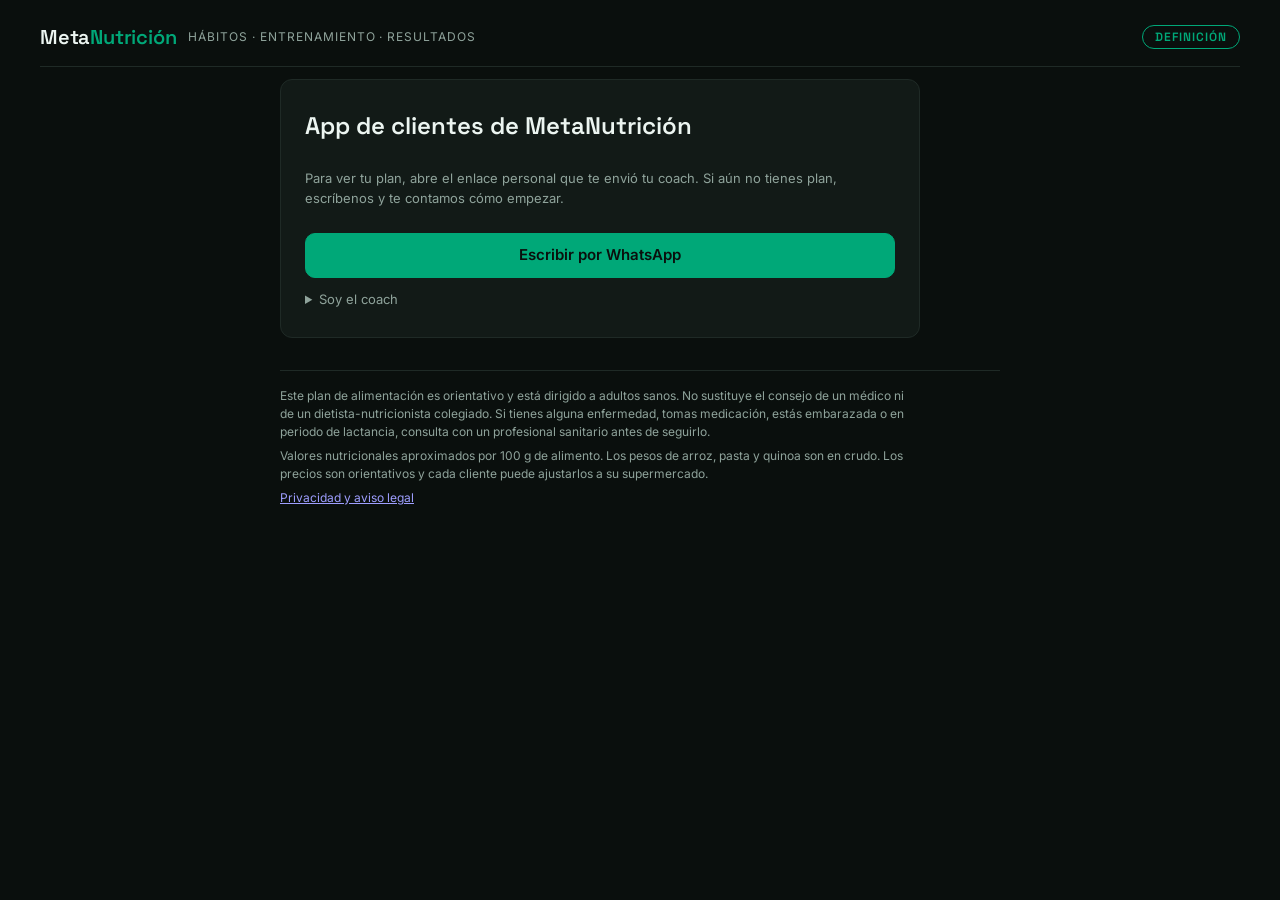
==== commit cfdd2d2d: "Sirve las fuentes desde la app y añade la página de privacidad Las fuentes de Google se cargaban des" ====
--- a/index.html
+++ b/index.html
@@ -11,9 +11,7 @@
 <meta name="apple-mobile-web-app-status-bar-style" content="black-translucent">
 <title>MetaNutrición</title>
 <meta name="theme-color" content="#0A0F0D">
-<link rel="preconnect" href="https://fonts.googleapis.com">
-<link rel="preconnect" href="https://fonts.gstatic.com" crossorigin>
-<link rel="stylesheet" href="https://fonts.googleapis.com/css2?family=Inter:wght@400;500;600&family=Space+Grotesk:wght@500;600;700&display=swap">
+<link rel="stylesheet" href="fonts/fonts.css">
 <style>
 /* Layout: ficha del cliente a la izquierda, plan a la derecha; en móvil se apilan. Marca oscura fija (paleta aprobada), póster en papel claro. */
 :root {
@@ -436,6 +434,7 @@
 <footer class="disclaimer">
   <p>Este plan de alimentación es orientativo y está dirigido a adultos sanos. No sustituye el consejo de un médico ni de un dietista-nutricionista colegiado. Si tienes alguna enfermedad, tomas medicación, estás embarazada o en periodo de lactancia, consulta con un profesional sanitario antes de seguirlo.</p>
   <p>Valores nutricionales aproximados por 100 g de alimento. Los pesos de arroz, pasta y quinoa son en crudo. Los precios son orientativos y cada cliente puede ajustarlos a su supermercado.</p>
+  <p><a href="privacidad.html">Privacidad y aviso legal</a></p>
 </footer>
 
 <div id="printArea"></div>
--- a/fonts/fonts.css
+++ b/fonts/fonts.css
@@ -0,0 +1,109 @@
+/* Fuentes Inter y Space Grotesk (SIL Open Font License), servidas desde la propia app para no enviar datos a terceros. */
+/* latin-ext */
+@font-face {
+  font-family: 'Inter';
+  font-style: normal;
+  font-weight: 400;
+  font-display: swap;
+  src: url(Inter-latin-ext-b6db4a.woff2) format('woff2');
+  unicode-range: U+0100-02BA, U+02BD-02C5, U+02C7-02CC, U+02CE-02D7, U+02DD-02FF, U+0304, U+0308, U+0329, U+1D00-1DBF, U+1E00-1E9F, U+1EF2-1EFF, U+2020, U+20A0-20AB, U+20AD-20C4, U+2113, U+2C60-2C7F, U+A720-A7FF;
+}
+/* latin */
+@font-face {
+  font-family: 'Inter';
+  font-style: normal;
+  font-weight: 400;
+  font-display: swap;
+  src: url(Inter-latin-6ab57b.woff2) format('woff2');
+  unicode-range: U+0000-00FF, U+0131, U+0152-0153, U+02BB-02BC, U+02C6, U+02DA, U+02DC, U+0304, U+0308, U+0329, U+2000-206F, U+20AC, U+2122, U+2191, U+2193, U+2212, U+2215, U+FEFF, U+FFFD;
+}
+/* latin-ext */
+@font-face {
+  font-family: 'Inter';
+  font-style: normal;
+  font-weight: 500;
+  font-display: swap;
+  src: url(Inter-latin-ext-b6db4a.woff2) format('woff2');
+  unicode-range: U+0100-02BA, U+02BD-02C5, U+02C7-02CC, U+02CE-02D7, U+02DD-02FF, U+0304, U+0308, U+0329, U+1D00-1DBF, U+1E00-1E9F, U+1EF2-1EFF, U+2020, U+20A0-20AB, U+20AD-20C4, U+2113, U+2C60-2C7F, U+A720-A7FF;
+}
+/* latin */
+@font-face {
+  font-family: 'Inter';
+  font-style: normal;
+  font-weight: 500;
+  font-display: swap;
+  src: url(Inter-latin-6ab57b.woff2) format('woff2');
+  unicode-range: U+0000-00FF, U+0131, U+0152-0153, U+02BB-02BC, U+02C6, U+02DA, U+02DC, U+0304, U+0308, U+0329, U+2000-206F, U+20AC, U+2122, U+2191, U+2193, U+2212, U+2215, U+FEFF, U+FFFD;
+}
+/* latin-ext */
+@font-face {
+  font-family: 'Inter';
+  font-style: normal;
+  font-weight: 600;
+  font-display: swap;
+  src: url(Inter-latin-ext-b6db4a.woff2) format('woff2');
+  unicode-range: U+0100-02BA, U+02BD-02C5, U+02C7-02CC, U+02CE-02D7, U+02DD-02FF, U+0304, U+0308, U+0329, U+1D00-1DBF, U+1E00-1E9F, U+1EF2-1EFF, U+2020, U+20A0-20AB, U+20AD-20C4, U+2113, U+2C60-2C7F, U+A720-A7FF;
+}
+/* latin */
+@font-face {
+  font-family: 'Inter';
+  font-style: normal;
+  font-weight: 600;
+  font-display: swap;
+  src: url(Inter-latin-6ab57b.woff2) format('woff2');
+  unicode-range: U+0000-00FF, U+0131, U+0152-0153, U+02BB-02BC, U+02C6, U+02DA, U+02DC, U+0304, U+0308, U+0329, U+2000-206F, U+20AC, U+2122, U+2191, U+2193, U+2212, U+2215, U+FEFF, U+FFFD;
+}
+/* latin-ext */
+@font-face {
+  font-family: 'Space Grotesk';
+  font-style: normal;
+  font-weight: 500;
+  font-display: swap;
+  src: url(SpaceGrotesk-latin-ext-c0b223.woff2) format('woff2');
+  unicode-range: U+0100-02BA, U+02BD-02C5, U+02C7-02CC, U+02CE-02D7, U+02DD-02FF, U+0304, U+0308, U+0329, U+1D00-1DBF, U+1E00-1E9F, U+1EF2-1EFF, U+2020, U+20A0-20AB, U+20AD-20C4, U+2113, U+2C60-2C7F, U+A720-A7FF;
+}
+/* latin */
+@font-face {
+  font-family: 'Space Grotesk';
+  font-style: normal;
+  font-weight: 500;
+  font-display: swap;
+  src: url(SpaceGrotesk-latin-4ecc7e.woff2) format('woff2');
+  unicode-range: U+0000-00FF, U+0131, U+0152-0153, U+02BB-02BC, U+02C6, U+02DA, U+02DC, U+0304, U+0308, U+0329, U+2000-206F, U+20AC, U+2122, U+2191, U+2193, U+2212, U+2215, U+FEFF, U+FFFD;
+}
+/* latin-ext */
+@font-face {
+  font-family: 'Space Grotesk';
+  font-style: normal;
+  font-weight: 600;
+  font-display: swap;
+  src: url(SpaceGrotesk-latin-ext-c0b223.woff2) format('woff2');
+  unicode-range: U+0100-02BA, U+02BD-02C5, U+02C7-02CC, U+02CE-02D7, U+02DD-02FF, U+0304, U+0308, U+0329, U+1D00-1DBF, U+1E00-1E9F, U+1EF2-1EFF, U+2020, U+20A0-20AB, U+20AD-20C4, U+2113, U+2C60-2C7F, U+A720-A7FF;
+}
+/* latin */
+@font-face {
+  font-family: 'Space Grotesk';
+  font-style: normal;
+  font-weight: 600;
+  font-display: swap;
+  src: url(SpaceGrotesk-latin-4ecc7e.woff2) format('woff2');
+  unicode-range: U+0000-00FF, U+0131, U+0152-0153, U+02BB-02BC, U+02C6, U+02DA, U+02DC, U+0304, U+0308, U+0329, U+2000-206F, U+20AC, U+2122, U+2191, U+2193, U+2212, U+2215, U+FEFF, U+FFFD;
+}
+/* latin-ext */
+@font-face {
+  font-family: 'Space Grotesk';
+  font-style: normal;
+  font-weight: 700;
+  font-display: swap;
+  src: url(SpaceGrotesk-latin-ext-c0b223.woff2) format('woff2');
+  unicode-range: U+0100-02BA, U+02BD-02C5, U+02C7-02CC, U+02CE-02D7, U+02DD-02FF, U+0304, U+0308, U+0329, U+1D00-1DBF, U+1E00-1E9F, U+1EF2-1EFF, U+2020, U+20A0-20AB, U+20AD-20C4, U+2113, U+2C60-2C7F, U+A720-A7FF;
+}
+/* latin */
+@font-face {
+  font-family: 'Space Grotesk';
+  font-style: normal;
+  font-weight: 700;
+  font-display: swap;
+  src: url(SpaceGrotesk-latin-4ecc7e.woff2) format('woff2');
+  unicode-range: U+0000-00FF, U+0131, U+0152-0153, U+02BB-02BC, U+02C6, U+02DA, U+02DC, U+0304, U+0308, U+0329, U+2000-206F, U+20AC, U+2122, U+2191, U+2193, U+2212, U+2215, U+FEFF, U+FFFD;
+}
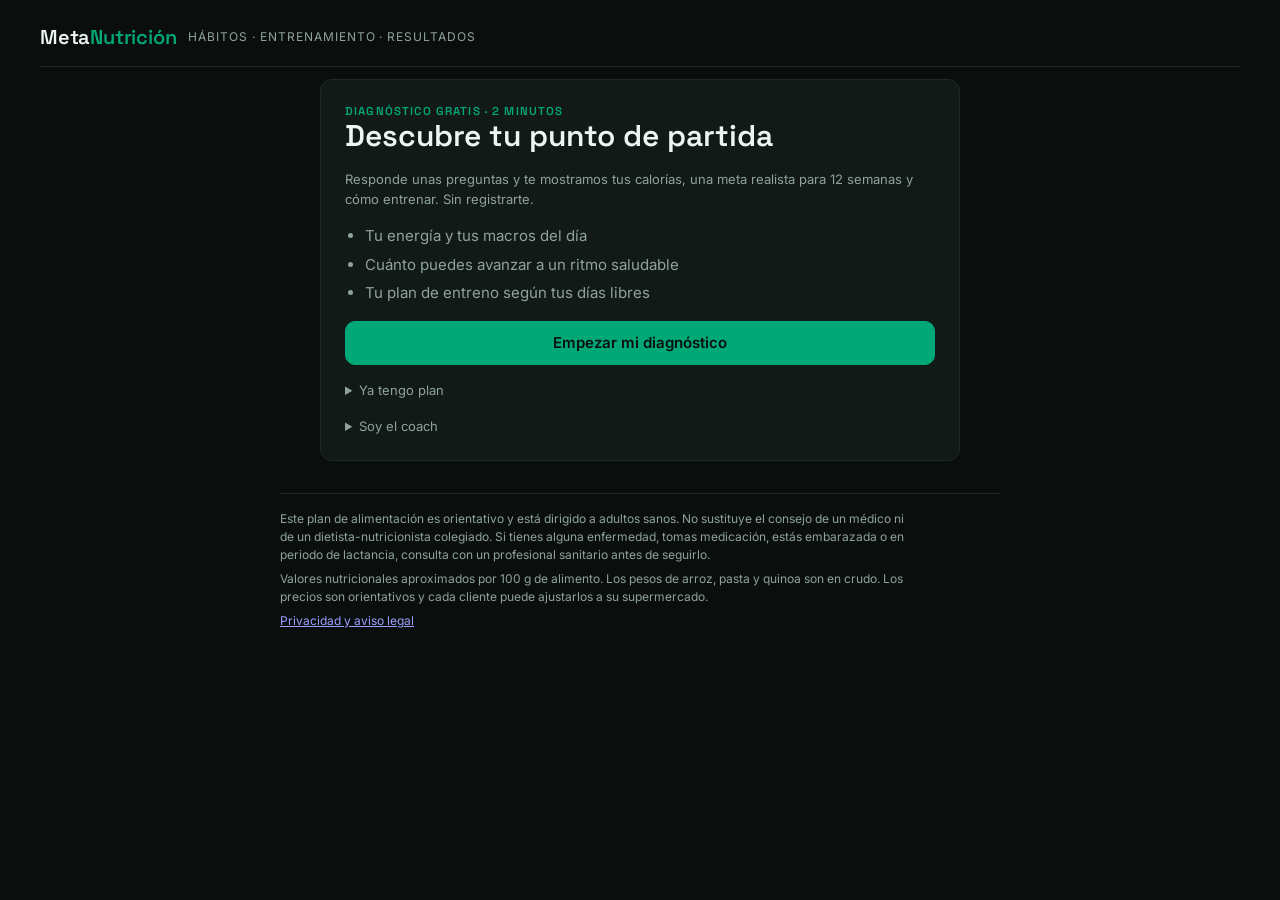
==== commit 28e2334f: "Añade el diagnóstico gratis como primera pantalla para los leads - Quien abre la app sin enlace de c" ====
--- a/index.html
+++ b/index.html
@@ -245,6 +245,21 @@
 body.client .shell { grid-template-columns: minmax(0, 1fr); }
 .landing { padding: 28px 24px; display: grid; gap: 12px; max-width: 640px; }
 .landing h2 { font-size: 24px; }
+[hidden] { display: none !important; }
+.dx { padding: 24px; display: grid; gap: 16px; max-width: 640px; margin: 0 auto; width: 100%; }
+.dx h2 { margin: 0; font: 600 26px/1.2 var(--font-display); }
+.dx-hero h2 { font-size: 30px; }
+.dx-prog { height: 4px; background: var(--line); border-radius: 2px; overflow: hidden; }
+.dx-prog i { display: block; height: 100%; background: var(--brand); }
+.dx-goals { display: grid; gap: 10px; }
+.dx-goal { text-align: left; padding: 14px 16px; border: 1px solid var(--line); border-radius: var(--r); background: var(--surface-2); color: var(--ink); font: inherit; cursor: pointer; display: grid; gap: 2px; }
+.dx-goal b { font: 600 17px var(--font-display); }
+.dx-goal[aria-pressed="true"] { border-color: var(--brand); box-shadow: inset 0 0 0 1px var(--brand); }
+.dx-list { margin: 0; padding-left: 20px; display: grid; gap: 6px; color: var(--muted); }
+.dx-nav { display: flex; gap: 10px; justify-content: space-between; align-items: center; }
+.dx-res { display: grid; gap: 6px; border-top: 1px solid var(--line); padding-top: 14px; }
+.dx-import { font-size: 14px; }
+.dx-import textarea { width: 100%; min-height: 70px; }
 .data-tools h3 { font-size: 14px; color: var(--brand); letter-spacing: 0.06em; text-transform: uppercase; }
 .data-tools input[readonly], .data-tools textarea[readonly] { color: var(--muted); }
 .sep { border: 0; border-top: 1px solid var(--line); margin: 6px 0; }
@@ -306,6 +321,24 @@
 .delta { font: 600 22px var(--font-display); color: var(--muted); }
 .delta.ok { color: var(--mint); }
 .delta.off { color: var(--vol); }
+.goal-why { margin: 0; font-style: italic; color: var(--muted); }
+.goal-range { font: 600 22px var(--font-display); color: var(--goal); }
+.checks { list-style: none; margin: 0; padding: 0; display: grid; gap: 6px; font-size: 13.5px; }
+.checks li { display: flex; justify-content: space-between; gap: 10px; border-bottom: 1px solid var(--line); padding-bottom: 6px; }
+.checks li:last-child { border-bottom: 0; }
+.adh-big { font: 600 36px var(--font-display); }
+.adh-bars { display: flex; align-items: flex-end; gap: 4px; height: 70px; }
+.adh-bars span { flex: 1; background: var(--line); border-radius: 3px 3px 0 0; position: relative; min-height: 3px; }
+.adh-bars span.on { background: var(--brand); }
+.adh-bars span.hi { background: var(--mint); }
+.adh-lab { display: flex; gap: 4px; font-size: 10.5px; color: var(--muted); }
+.adh-lab span { flex: 1; text-align: center; }
+.tr-week { list-style: none; margin: 0; padding: 0; display: grid; gap: 8px; }
+.tr-week li { display: grid; gap: 2px; border-bottom: 1px solid var(--line); padding-bottom: 8px; font-size: 13.5px; }
+.tr-week li:last-child { border-bottom: 0; }
+.tr-week li.today { color: var(--mint); }
+.tr-ex { margin: 0; padding-left: 18px; font-size: 13.5px; }
+.tr-week .tr-ex li { display: list-item; border: 0; padding: 0; color: var(--ink); }
 .wchart { width: 100%; height: auto; }
 .wchart .wline { fill: none; stroke: var(--mint); stroke-width: 2.5; stroke-linejoin: round; }
 .wchart .wdot { fill: var(--bg); stroke: var(--mint); stroke-width: 2; }
@@ -346,6 +379,10 @@
 
 <main class="shell">
   <form class="panel form" id="form" novalidate>
+    <details class="dx-import"><summary>Rellenar con el diagnóstico de un cliente</summary>
+      <div style="display:grid;gap:8px;margin-top:8px"><textarea id="dxIn" placeholder="Pega aquí el mensaje de WhatsApp con el código MN1"></textarea>
+      <div class="data-row"><button type="button" class="btn small" id="dxLoad">Rellenar formulario</button><span class="err" id="dxErr"></span></div></div>
+    </details>
     <fieldset>
       <legend>Datos del cliente</legend>
       <label class="f">Nombre<input type="text" id="nombre" autocomplete="off"></label>
@@ -388,6 +425,20 @@
           </select>
         </label>
       </div>
+    </fieldset>
+
+    <fieldset>
+      <legend>Meta y entrenamiento</legend>
+      <div class="row">
+        <label class="f">Peso meta (kg, opcional)<input type="number" id="meta" min="35" max="250" step="0.1" inputmode="decimal" placeholder="p. ej. 64"></label>
+        <label class="f">Días de entreno por semana
+          <select id="entreno"><option value="0">Ninguno todavía</option><option value="2">2 días</option><option value="3">3 días</option><option value="4">4 días</option><option value="5">5 días</option><option value="6">6 días</option></select>
+        </label>
+      </div>
+      <label class="f">Dónde entrena
+        <select id="lugar"><option value="gym">Gimnasio</option><option value="casa">En casa (sin máquinas)</option></select>
+      </label>
+      <label class="f">Su objetivo en sus palabras (opcional)<input type="text" id="motivo" maxlength="140" placeholder="p. ej. volver a correr sin cansarme y sentirme bien en verano" autocomplete="off"></label>
     </fieldset>
 
     <fieldset>
@@ -783,7 +834,10 @@
       f = Math.max(0.7 * ref, 0.2 * kcal / 9);
       c = Math.max(0, (kcal - 4*p - 9*f) / 4);
     }
-    return {tmb:Math.round(tmb), tdee:Math.round(tdee), factor:factor, kcal:kcal, floor:Math.round(floor), bmi:bmi,
+    // Dieta equilibrada: grasa como mucho el 30 % y carbohidratos al menos el 35 % de las calorías (bajando la proteína hasta 1,6 g/kg si hace falta).
+    if (9*f > 0.30*kcal) { f = 0.30*kcal / 9; c = (kcal - 4*p - 9*f) / 4; }
+    if (4*c < 0.35*kcal) { p = Math.max(1.6 * ref, (kcal - 9*f - 0.35*kcal) / 4); c = Math.max(0, (kcal - 4*p - 9*f) / 4); }
+    return {tmb:Math.round(tmb), tdee:Math.round(tdee), factor:factor, kcal:kcal, floor:Math.round(floor), bmi:bmi, ref:Math.round(ref),
             p:Math.round(p), c:Math.round(c), f:Math.round(f), notes:notes};
   }
 
@@ -970,10 +1024,93 @@
 
   function healthBlock(d) { return (d.salud || []).length > 0 || d.edad < 18; }
 
+  // Meta orientativa a 12 semanas con un ritmo saludable. Es una estimación para guiar, no una promesa de resultado.
+  function goalPlan(d, weeks) {
+    weeks = weeks || 12;
+    var t = calc(d), hm = d.altura / 100, minKg = Math.round(18.5 * hm * hm * 10) / 10, rate, lo, hi, notes = [];
+    if (d.objetivo === 'def') rate = -Math.min(0.01 * d.peso, Math.max(0.25, (t.tdee - t.kcal) * 7 / 7700));
+    else if (d.objetivo === 'vol') rate = d.peso * ({ini: 0.0035, int: 0.0025, ava: 0.0015}[d.nivel]);
+    else rate = 0;
+    rate = Math.round(rate * 100) / 100;
+    if (d.objetivo === 'man') { lo = -1; hi = 1; }
+    else { lo = Math.round(rate * weeks * 0.6 * 10) / 10; hi = Math.round(rate * weeks * 10) / 10; }
+    var meta = +d.meta || 0, stage = null, weeksNeeded = null;
+    if (meta) {
+      if (meta < minKg) notes.push('El peso meta queda por debajo de un peso saludable para su estatura (' + String(minKg).replace('.', ',') + ' kg). Conviene revisarlo.');
+      var gap = meta - d.peso;
+      if (d.objetivo === 'def' && gap > 0 || d.objetivo === 'vol' && gap < 0) notes.push('El peso meta no va en la dirección del objetivo elegido.');
+      else if (rate && Math.abs(gap) > 0.05) {
+        weeksNeeded = Math.ceil(Math.abs(gap / rate));
+        if (weeksNeeded > weeks) stage = Math.round((d.peso + rate * weeks) * 10) / 10;
+      }
+    }
+    return {rate: rate, lo: Math.min(lo, hi), hi: Math.max(lo, hi), meta: meta, weeksNeeded: weeksNeeded, stage: stage, minKg: minKg, notes: notes};
+  }
+
+  // Comprueba que el menú es equilibrado: reparto de macros, fruta y verdura, y variedad.
+  var STARCH = ['patata', 'boniato'];
+  function balance(plan) {
+    var t = plan.t, fv = 0, foods = {};
+    plan.days.forEach(function (day) { day.meals.forEach(function (m) { m.items.forEach(function (it) {
+      foods[it.id] = 1;
+      if (FOODS[it.id] && FOODS[it.id].s === V && STARCH.indexOf(it.id) < 0) fv += it.g;
+    }); }); });
+    var pk = t.p / (t.ref || 70), cp = t.c * 4 / t.kcal, fp = t.f * 9 / t.kcal, fvDay = Math.round(fv / 7), variety = Object.keys(foods).length;
+    return [
+      ['Proteína', String(Math.round(pk * 10) / 10).replace('.', ',') + ' g por kg', pk >= 1.4 && pk <= 2.4, 'entre 1,4 y 2,4 g por kg'],
+      ['Carbohidratos', Math.round(cp * 100) + ' %', cp >= 0.345 && cp <= 0.65, 'entre 35 y 65 %'],
+      ['Grasas', Math.round(fp * 100) + ' %', fp >= 0.20 && fp <= 0.35, 'entre 20 y 35 %'],
+      ['Fruta y verdura', fvDay + ' g al día', fvDay >= 400, '400 g o más al día'],
+      ['Variedad', variety + ' alimentos a la semana', variety >= 15, '15 o más']
+    ];
+  }
+
+  // Recomendación de entrenamiento según objetivo, experiencia, días disponibles y lugar.
+  var EX = {
+    gym: {full: [['Sentadilla en multipower o prensa','3×10'],['Press de pecho con mancuernas','3×10'],['Jalón al pecho','3×10'],['Peso muerto rumano','3×10'],['Plancha','3×30 s']],
+          torso: [['Press de banca','4×8'],['Remo con barra o en máquina','4×8'],['Press militar con mancuernas','3×10'],['Jalón al pecho','3×10'],['Curl de bíceps y extensión de tríceps','2×12']],
+          pierna: [['Sentadilla','4×8'],['Peso muerto rumano','3×10'],['Zancadas','3×10 por pierna'],['Curl femoral','3×12'],['Elevación de gemelos','3×15']],
+          empuje: [['Press de banca','4×8'],['Press inclinado con mancuernas','3×10'],['Press militar','3×8'],['Elevaciones laterales','3×15'],['Fondos o extensión de tríceps','3×12']],
+          tiron: [['Dominadas o jalón','4×8'],['Remo con barra','4×8'],['Remo en polea baja','3×10'],['Face pull','3×15'],['Curl de bíceps','3×12']]},
+    casa: {full: [['Sentadilla con peso corporal o mochila','3×15'],['Flexiones (en rodillas si hace falta)','3×10'],['Remo con mochila o botellas','3×12'],['Puente de glúteo','3×15'],['Plancha','3×30 s']],
+           torso: [['Flexiones','4×máx.'],['Remo con mochila','4×12'],['Press de hombro con botellas','3×12'],['Flexiones diamante','3×8'],['Superman','3×15']],
+           pierna: [['Sentadilla búlgara en silla','4×10 por pierna'],['Puente de glúteo a una pierna','3×12'],['Zancadas','3×12 por pierna'],['Sentadilla isométrica en pared','3×40 s'],['Elevación de gemelos','3×20']],
+           empuje: [['Flexiones','4×máx.'],['Flexiones con pies elevados','3×10'],['Pike push-up','3×8'],['Fondos en silla','3×12'],['Plancha','3×40 s']],
+           tiron: [['Remo con mochila','4×12'],['Remo invertido bajo una mesa','3×10'],['Superman','3×15'],['Curl con mochila','3×12'],['Plancha lateral','3×30 s']]}
+  };
+  var FOCUS = {full: 'Cuerpo completo', torso: 'Torso', pierna: 'Pierna', empuje: 'Empuje', tiron: 'Tirón'};
+  var TR_DAYS = {2: [0, 3], 3: [0, 2, 4], 4: [0, 1, 3, 4], 5: [0, 1, 2, 4, 5], 6: [0, 1, 2, 3, 4, 5]};
+  function training(d) {
+    var n = d.entreno == null || d.entreno === '' ? 3 : +d.entreno, lugar = d.lugar === 'casa' ? 'casa' : 'gym';
+    var start = n < 2, days = TR_DAYS[Math.max(2, Math.min(6, n))];
+    if (start) days = [0, 3];
+    var split;
+    if (start || d.nivel === 'ini' || days.length <= 3) split = days.map(function () { return 'full'; });
+    else if (days.length === 4) split = ['torso', 'pierna', 'torso', 'pierna'];
+    else if (days.length === 5) split = d.nivel === 'ava' ? ['empuje', 'tiron', 'pierna', 'torso', 'pierna'] : ['torso', 'pierna', 'full', 'torso', 'pierna'];
+    else split = d.nivel === 'ava' ? ['empuje', 'tiron', 'pierna', 'empuje', 'tiron', 'pierna'] : ['torso', 'pierna', 'full', 'torso', 'pierna', 'full'];
+    var setsTxt = function (x) {
+      if (start || d.nivel === 'ini') return x.replace(/^4×/, '3×').replace(/^3×(\d+)$/, '2–3×$1');
+      return x;
+    };
+    var sessions = days.map(function (di, i) {
+      return {day: di, name: DAYS[di], focus: FOCUS[split[i]], ex: EX[lugar][split[i]].map(function (e) { return [e[0], setsTxt(e[1])]; })};
+    });
+    var steps = {def: '8.000 a 10.000', man: '7.000 a 9.000', vol: '6.000 a 8.000'}[d.objetivo];
+    var cardio = d.objetivo === 'def' ? '2 paseos rápidos o bici suave de 20 a 30 minutos en días sin fuerza' :
+                 d.objetivo === 'vol' ? 'Opcional: 1 o 2 paseos de 20 minutos para la salud del corazón' : '1 o 2 sesiones de 20 a 30 minutos de cardio suave';
+    var tip = d.objetivo === 'vol' ? 'Sube un poco el peso o una repetición cada semana: es la señal para ganar músculo.' :
+              d.objetivo === 'def' ? 'Mantén el peso de tus series aunque comas menos: así conservas el músculo mientras pierdes grasa.' :
+              'Intenta mejorar una repetición o un poco de peso cada semana.';
+    return {start: start, days: n, lugar: lugar, sessions: sessions, steps: steps, cardio: cardio, tip: tip,
+            minutes: start || d.nivel === 'ini' ? '30 a 45' : '45 a 60'};
+  }
+
   return {FOODS: FOODS, RECIPES: RECIPES, SLOTS: SLOTS, DAYS: DAYS, GOAL_NAME: GOAL_NAME, LEVEL_NAME: LEVEL_NAME,
           calc: calc, pickWeek: pickWeek, buildPlan: buildPlan, alternatives: alternatives, shopping: shopping,
           healthBlock: healthBlock, byId: byId, macrosOf: macrosOf, equivalents: equivalents, optionCount: optionCount,
-          cheats: cheats, shopCost: shopCost, PROD: PROD, COMBOS: COMBOS, calcFor: calc};
+          cheats: cheats, shopCost: shopCost, PROD: PROD, COMBOS: COMBOS, calcFor: calc,
+          goalPlan: goalPlan, balance: balance, training: training};
 })();
 if (typeof module !== 'undefined') module.exports = MN;
 </script>
@@ -984,7 +1121,8 @@
   var $ = function (id) { return document.getElementById(id); };
   var STORE = 'metanutricion-v1', KEYSTORE = 'metanutricion-coach', PRICESTORE = 'metanutricion-precios', CLIENTSTORE = 'metanutricion-cliente';
   var EXAMPLE = {nombre:'Andrea (ejemplo)', sexo:'m', edad:39, altura:157, peso:69, actividad:1.375, objetivo:'def', nivel:'int',
-                 comidas:4, dieta:'omni', excl:[], noGusta:'', salud:[], consent:true};
+                 comidas:4, dieta:'omni', excl:[], noGusta:'', salud:[], consent:true, meta:64, entreno:3, lugar:'gym', motivo:''};
+  var FORM_DEF = {meta:'', entreno:3, lugar:'gym', motivo:''};
   var STORES = [['Mercadona','https://tienda.mercadona.es/search-results?query='],['Carrefour','https://www.carrefour.es/?q='],
                 ['Dia','https://www.dia.es/search?q='],['Lidl','https://www.lidl.es/q/search?q=']];
   var state = {d: null, week: null, tab: 'menu', day: 0, isExample: true, mode: 'coach', client: null, preview: false, open: -1, link: '', sheetId: null};
@@ -1001,7 +1139,8 @@
 
   /* ---------- Formulario (modo coach) ---------- */
   function fillForm(d) {
-    ['nombre','sexo','edad','altura','peso','actividad','objetivo','nivel','comidas','dieta','noGusta'].forEach(function (k) { $(k).value = d[k]; });
+    ['nombre','sexo','edad','altura','peso','actividad','objetivo','nivel','comidas','dieta','noGusta','meta','entreno','lugar','motivo'].forEach(function (k) {
+      $(k).value = d[k] != null ? d[k] : (FORM_DEF[k] != null ? FORM_DEF[k] : ''); });
     document.querySelectorAll('#excl input').forEach(function (i) { i.checked = d.excl.indexOf(i.value) >= 0; });
     document.querySelectorAll('#salud input').forEach(function (i) { i.checked = (d.salud || []).indexOf(i.value) >= 0; });
     $('consent').checked = !!d.consent;
@@ -1012,6 +1151,7 @@
       nombre: $('nombre').value.trim(), sexo: $('sexo').value, edad: num('edad'), altura: num('altura'), peso: num('peso'),
       actividad: num('actividad'), objetivo: $('objetivo').value, nivel: $('nivel').value, comidas: parseInt($('comidas').value, 10),
       dieta: $('dieta').value, noGusta: $('noGusta').value,
+      meta: $('meta').value === '' ? '' : num('meta'), entreno: parseInt($('entreno').value, 10), lugar: $('lugar').value, motivo: $('motivo').value.trim().slice(0, 140),
       excl: Array.prototype.map.call(document.querySelectorAll('#excl input:checked'), function (i) { return i.value; }),
       salud: Array.prototype.map.call(document.querySelectorAll('#salud input:checked'), function (i) { return i.value; }),
       consent: $('consent').checked
@@ -1022,6 +1162,7 @@
     if (!(d.edad >= 18 && d.edad <= 90)) return 'La edad debe estar entre 18 y 90 años. Para menores, deriva a un profesional sanitario.';
     if (!(d.altura >= 130 && d.altura <= 220)) return 'Revisa la estatura: debe estar en centímetros, entre 130 y 220.';
     if (!(d.peso >= 35 && d.peso <= 250)) return 'Revisa el peso: debe estar en kilos, entre 35 y 250.';
+    if (d.meta !== '' && !(d.meta >= 35 && d.meta <= 250)) return 'Revisa el peso meta: debe estar en kilos, entre 35 y 250, o déjalo vacío.';
     if (!d.consent) return 'Marca la casilla de consentimiento para poder calcular el plan.';
     return '';
   }
@@ -1039,7 +1180,8 @@
     document.body.className = (state.d ? 'goal-' + state.d.objetivo : '') + (state.mode !== 'coach' ? ' client' : '');
     $('exampleBadge').hidden = !(state.mode === 'coach' && state.isExample);
 
-    if (state.mode === 'locked' || state.mode === 'invalid' || state.mode === 'expired' || state.mode === 'revoked') { $('goalPill').hidden = true; res.innerHTML = gateView(); return; }
+    if (state.mode === 'locked' || state.mode === 'dx') { $('goalPill').hidden = true; res.innerHTML = dxView(); return; }
+    if (state.mode === 'invalid' || state.mode === 'expired' || state.mode === 'revoked') { $('goalPill').hidden = true; res.innerHTML = gateView(); return; }
     $('goalPill').hidden = false;
     var d = state.d;
     $('goalPill').textContent = MN.GOAL_NAME[d.objetivo];
@@ -1074,13 +1216,14 @@
       (state.mode === 'coach' ? '<div class="data-row"><button class="btn primary small" id="demoClient">Ver la app del cliente</button><span class="meta">Así verá su programa de 12 semanas en el móvil.</span></div>' : '') +
       t.notes.map(function (n) { return '<div class="note">' + esc(n) + '</div>'; }).join('') + '</section>';
 
-    var tabs = [['menu','Menú semanal'],['compra','Compra y gastos'],['libre','Comida libre'],['poster','Póster para la nevera']];
+    var tabs = [['menu','Menú semanal'],['objetivo','Objetivo y entreno'],['compra','Compra y gastos'],['libre','Comida libre'],['poster','Póster para la nevera']];
     if (state.mode === 'coach') tabs.push(['cliente','Cliente']);
     if (!tabs.some(function (x) { return x[0] === state.tab; })) state.tab = 'menu';
     html += '<div class="tabs" role="tablist">' + tabs.map(function (x) {
       return '<button class="tab" role="tab" data-tab="' + x[0] + '" aria-selected="' + (state.tab === x[0]) + '">' + x[1] + '</button>'; }).join('') + '</div>';
 
     if (state.tab === 'menu') html += menuView(plan);
+    if (state.tab === 'objetivo') html += '<div class="cards">' + goalCard(plan, null) + balanceCard(plan) + trainingCard(true) + '</div>';
     if (state.tab === 'compra') html += shopView(plan);
     if (state.tab === 'libre') html += cheatView(plan);
     if (state.tab === 'poster') html += posterView(plan, true);
@@ -1226,6 +1369,8 @@
         '<p class="meta" style="margin:0">Código del enlace: <b>' + esc(state.linkId || '') + '</b>. Para anularlo, añádelo a CONFIG.revoked y vuelve a publicar la app. El enlace lleva los datos del cliente legibles: envíalo solo a esa persona.</p>';
       if (!CONFIG.appUrl) h += '<p class="note" style="margin:0">Cuando publiques la app en GitHub Pages, escribe su dirección en CONFIG.appUrl para que los enlaces apunten a ella.</p>';
     }
+    h += '<hr class="sep"><h3>Enlace para tu bio y tus mensajes</h3><p class="meta" style="margin:0">Quien abre la app sin enlace de cliente ve el diagnóstico gratis. Este enlace lo abre directamente:</p>' +
+      '<input type="text" readonly value="' + esc(baseUrl() + '#diagnostico') + '" aria-label="Enlace del diagnóstico">';
     h += '<hr class="sep"><h3>Tu clave de coach</h3>';
     if (coachKey) {
       var match = CONFIG.coachPublicKey && CONFIG.coachPublicKey === coachKey.pub;
@@ -1255,6 +1400,129 @@
       '<div class="data-row"><button class="btn small" id="importKey">Importar clave</button><span class="err" id="keyErr"></span></div></div></details></div>';
   }
 
+
+  /* ---------- Diagnóstico gratis: primera pantalla para quien llega sin enlace ---------- */
+  var DX_DEF = {nombre: '', sexo: 'm', edad: '', altura: '', peso: '', actividad: 1.375, objetivo: '', nivel: 'ini', comidas: 4, dieta: 'omni',
+                excl: [], noGusta: '', salud: [], consent: false, meta: '', entreno: 3, lugar: 'gym', motivo: ''};
+  var EXCL_OPTS = [['lacteo','Lácteos'],['gluten','Gluten'],['huevo','Huevo'],['pescado','Pescado'],['frutos_secos','Frutos secos'],['soja','Soja'],['cerdo','Cerdo']];
+  var SALUD_OPTS = [['embarazo','Embarazo o lactancia'],['tca','Trastorno de la conducta alimentaria (actual o pasado)'],['diabetes','Diabetes'],['organo','Enfermedad renal, hepática o cardiovascular'],['medicacion','Medicación crónica']];
+  function dxSel(id, label, opts, val) {
+    return '<label class="f">' + label + '<select id="' + id + '">' + opts.map(function (o) { return '<option value="' + o[0] + '"' + (String(o[0]) === String(val) ? ' selected' : '') + '>' + o[1] + '</option>'; }).join('') + '</select></label>';
+  }
+  function dxNum(id, label, val, min, max, step) {
+    return '<label class="f">' + label + '<input type="number" id="' + id + '" min="' + min + '" max="' + max + '" step="' + (step || 1) + '" inputmode="decimal" value="' + esc(val) + '"></label>';
+  }
+  function dxChips(id, opts, vals, warn) {
+    return '<div class="chips" id="' + id + '">' + opts.map(function (o) { return '<label class="chip' + (warn ? ' warn' : '') + '"><input type="checkbox" value="' + o[0] + '"' + (vals.indexOf(o[0]) >= 0 ? ' checked' : '') + '><span>' + o[1] + '</span></label>'; }).join('') + '</div>';
+  }
+  function dxRead() {
+    var d = state.dx.d, v = function (id) { return $(id) ? $(id).value : null; }, num = function (id) { var x = v(id); return x == null ? null : x === '' ? '' : parseFloat(String(x).replace(',', '.')); };
+    ['nombre', 'motivo', 'noGusta'].forEach(function (k) { if (v('dx_' + k) != null) d[k] = v('dx_' + k).trim().slice(0, k === 'nombre' ? 60 : 140); });
+    ['edad', 'altura', 'peso', 'meta', 'actividad'].forEach(function (k) { if (v('dx_' + k) != null) d[k] = num('dx_' + k); });
+    ['sexo', 'nivel', 'dieta', 'lugar'].forEach(function (k) { if (v('dx_' + k) != null) d[k] = v('dx_' + k); });
+    ['entreno', 'comidas'].forEach(function (k) { if (v('dx_' + k) != null) d[k] = parseInt(v('dx_' + k), 10); });
+    if ($('dx_excl')) d.excl = Array.prototype.map.call(document.querySelectorAll('#dx_excl input:checked'), function (i) { return i.value; });
+    if ($('dx_salud')) d.salud = Array.prototype.map.call(document.querySelectorAll('#dx_salud input:checked'), function (i) { return i.value; });
+    if ($('dx_consent')) d.consent = $('dx_consent').checked;
+  }
+  function dxCheck(step) {
+    var d = state.dx.d;
+    if (step === 1 && !d.objetivo) return 'Elige qué quieres conseguir.';
+    if (step === 1 && d.meta !== '' && !(d.meta >= 35 && d.meta <= 250)) return 'Revisa el peso meta: en kilos, entre 35 y 250, o déjalo vacío.';
+    if (step === 2) {
+      if (!d.nombre) return 'Escribe tu nombre.';
+      if (!(d.edad >= 18 && d.edad <= 90)) return 'El programa es para mayores de edad (18 a 90 años).';
+      if (!(d.altura >= 130 && d.altura <= 220)) return 'Revisa tu estatura: en centímetros, entre 130 y 220.';
+      if (!(d.peso >= 35 && d.peso <= 250)) return 'Revisa tu peso: en kilos, entre 35 y 250.';
+    }
+    if (step === 3 && !d.consent) return 'Marca la casilla de consentimiento para ver tu resultado.';
+    return '';
+  }
+  function dxCode(d) {
+    var keys = ['nombre','sexo','edad','altura','peso','actividad','objetivo','nivel','comidas','dieta','excl','noGusta','meta','entreno','lugar','motivo'], o = {};
+    keys.forEach(function (k) { o[k] = d[k]; });
+    return 'MN1.' + b64u(new TextEncoder().encode(JSON.stringify(o)));
+  }
+  function dxView() {
+    if (!state.dx) state.dx = {step: 0, d: JSON.parse(JSON.stringify(DX_DEF)), err: ''};
+    var x = state.dx, d = x.d, st = x.step, h = '<div class="panel dx">';
+    if (st >= 1 && st <= 3) h += '<div class="card-k">Diagnóstico gratis · paso ' + st + ' de 3</div><div class="dx-prog"><i style="width:' + (st / 3 * 100).toFixed(0) + '%"></i></div>';
+    if (st === 0) {
+      h += '<div class="dx-hero"><div class="card-k">Diagnóstico gratis · 2 minutos</div><h2>Descubre tu punto de partida</h2></div>' +
+        '<p class="meta" style="margin:0">Responde unas preguntas y te mostramos tus calorías, una meta realista para 12 semanas y cómo entrenar. Sin registrarte.</p>' +
+        '<ul class="dx-list"><li>Tu energía y tus macros del día</li><li>Cuánto puedes avanzar a un ritmo saludable</li><li>Tu plan de entreno según tus días libres</li></ul>' +
+        '<button class="btn primary" data-dx="next">Empezar mi diagnóstico</button>' +
+        '<details><summary>Ya tengo plan</summary><p class="meta">Abre el enlace personal que te envió tu coach por WhatsApp. Si lo has perdido, escríbele y te lo reenvía.</p></details>';
+      if (state.mode === 'locked') h += '<details><summary>Soy el coach</summary><div style="display:grid;gap:8px;margin-top:8px"><textarea id="keyIn" placeholder="Pega aquí la copia de seguridad de tu clave"></textarea>' +
+        '<div class="data-row"><button class="btn small" id="importKey">Importar clave</button><span class="err" id="keyErr"></span></div></div></details>';
+    }
+    if (st === 1) {
+      h += '<h2>¿Qué quieres conseguir?</h2><div class="dx-goals">' + [['def','Perder grasa','Bajar peso y cintura sin perder músculo'],['man','Mantenerme y mejorar','Mismo peso, más fuerza y mejor composición'],['vol','Ganar músculo','Subir peso de forma limpia y ganar fuerza']].map(function (g) {
+        return '<button class="dx-goal" data-dxgoal="' + g[0] + '" aria-pressed="' + (d.objetivo === g[0]) + '"><b>' + g[1] + '</b><span class="meta">' + g[2] + '</span></button>'; }).join('') + '</div>' +
+        '<label class="f">¿Por qué lo quieres conseguir? (opcional)<input type="text" id="dx_motivo" maxlength="140" value="' + esc(d.motivo) + '" placeholder="p. ej. sentirme con energía y volver a ponerme mis vaqueros" autocomplete="off"></label>' +
+        dxNum('dx_meta', 'Peso que te gustaría alcanzar en kg (opcional)', d.meta, 35, 250, 0.1);
+    }
+    if (st === 2) {
+      h += '<h2>Tus datos</h2><label class="f">Nombre<input type="text" id="dx_nombre" maxlength="60" value="' + esc(d.nombre) + '" autocomplete="given-name"></label>' +
+        '<div class="row">' + dxSel('dx_sexo', 'Sexo', [['m','Mujer'],['h','Hombre']], d.sexo) + dxNum('dx_edad', 'Edad', d.edad, 18, 90) + '</div>' +
+        '<div class="row">' + dxNum('dx_altura', 'Estatura (cm)', d.altura, 130, 220) + dxNum('dx_peso', 'Peso (kg)', d.peso, 35, 250, 0.1) + '</div>' +
+        dxSel('dx_actividad', 'Actividad física', [[1.2,'Sedentaria (sin ejercicio)'],[1.375,'Ligera (1 a 3 días por semana)'],[1.55,'Moderada (3 a 5 días por semana)'],[1.725,'Alta (6 a 7 días por semana)'],[1.9,'Muy alta (doble sesión o trabajo físico)']], d.actividad) +
+        '<div class="row">' + dxSel('dx_entreno', 'Días que puedes entrenar', [[0,'Ninguno todavía'],[2,'2 días'],[3,'3 días'],[4,'4 días'],[5,'5 días'],[6,'6 días']], d.entreno) +
+        dxSel('dx_lugar', 'Dónde', [['gym','Gimnasio'],['casa','En casa']], d.lugar) + '</div>' +
+        dxSel('dx_nivel', 'Experiencia entrenando', [['ini','Menos de 6 meses'],['int','De 6 meses a 2 años'],['ava','Más de 2 años']], d.nivel);
+    }
+    if (st === 3) {
+      h += '<h2>Tus comidas</h2><div class="row">' + dxSel('dx_comidas', 'Comidas al día', [[3,'3 comidas'],[4,'4 comidas'],[5,'5 comidas']], d.comidas) +
+        dxSel('dx_dieta', 'Alimentación', [['omni','Omnívora'],['vegetariana','Vegetariana'],['vegana','Vegana']], d.dieta) + '</div>' +
+        '<div class="f" style="font-size:13px;color:var(--muted)">Alergias o intolerancias</div>' + dxChips('dx_excl', EXCL_OPTS, d.excl) +
+        '<label class="f">Alimentos que no te gustan (opcional)<input type="text" id="dx_noGusta" maxlength="140" value="' + esc(d.noGusta) + '" autocomplete="off"></label>' +
+        '<div class="f" style="font-size:13px;color:var(--muted)">Salud: marca lo que se aplique</div>' + dxChips('dx_salud', SALUD_OPTS, d.salud, true) +
+        '<label class="consent"><input type="checkbox" id="dx_consent"' + (d.consent ? ' checked' : '') + '><span>Acepto que estos datos se usen para calcular mi diagnóstico. No se guardan en ningún servidor: solo los recibe mi coach si los envío por WhatsApp.</span></label>';
+    }
+    if (st === 4) h += dxResult(d);
+    if (st >= 1 && st <= 3) h += '<div class="err" role="alert">' + esc(x.err || '') + '</div><div class="dx-nav"><button class="btn small" data-dx="back">Atrás</button><button class="btn primary" data-dx="next">' + (st === 3 ? 'Ver mi resultado' : 'Siguiente') + '</button></div>';
+    return h + '</div>';
+  }
+  function dxResult(d) {
+    var first = esc(d.nombre.split(' ')[0]);
+    if (MN.healthBlock(d)) return '<h2>' + first + ', tu caso necesita un profesional sanitario</h2><p class="meta">Por la información de salud que has marcado, este programa orientativo no es para ti. Te recomendamos acudir a un dietista-nutricionista colegiado o a tu médico.</p>' +
+      '<button class="btn small" data-dx="restart">Volver a empezar</button>';
+    var t = MN.calc(d), g = MN.goalPlan(d), tr = MN.training(d);
+    var range = d.objetivo === 'man' ? 'Peso estable (±1 kg) con menos cintura y más fuerza' :
+      (d.objetivo === 'def' ? signedKg(g.hi) + ' a ' + signedKg(g.lo) : signedKg(g.lo) + ' a ' + signedKg(g.hi)) + ' en 12 semanas';
+    var h = '<div class="card-k">Tu punto de partida</div><h2>' + first + ', esto es lo que necesitas</h2>' +
+      '<div class="kpis"><div><div class="kcal">' + n0(t.kcal) + '<small>kcal al día</small></div></div>' +
+      macro('Proteína', t.p, t.p * 4 / t.kcal) + macro('Carbohidratos', t.c, t.c * 4 / t.kcal) + macro('Grasas', t.f, t.f * 9 / t.kcal) + '</div>' +
+      '<div class="dx-res"><div class="card-k">Meta realista</div><div class="goal-range">' + range + '</div>' +
+      (g.weeksNeeded ? '<p class="meta" style="margin:0">Tu meta de ' + fmtKg(g.meta) + ' está a unas ' + g.weeksNeeded + ' semanas a un ritmo saludable.</p>' : '') +
+      g.notes.map(function (n) { return '<div class="note">' + esc(n) + '</div>'; }).join('') + '</div>' +
+      '<div class="dx-res"><div class="card-k">Tu entreno</div><p style="margin:0">' + (tr.start ? 'Empezar con 2 días' : tr.sessions.length + ' días') + ' de fuerza ' + (tr.lugar === 'casa' ? 'en casa' : 'en el gimnasio') + ': ' +
+      tr.sessions.map(function (x) { return x.name.toLowerCase() + ' ' + x.focus.toLowerCase(); }).join(', ') + '. Y ' + tr.steps + ' pasos al día.</p></div>' +
+      '<div class="dx-res"><div class="card-k">Con el programa de 12 semanas</div><ul class="dx-list"><li>Tu menú semanal con recetas y opciones equivalentes</li><li>Lista de la compra con lo que vas a gastar</li><li>Una lección y un reto cada semana</li><li>Seguimiento de peso, agua, entreno y adherencia</li><li>Revisión con tu coach por WhatsApp</li></ul></div>';
+    var msg = 'Hola, he hecho el diagnóstico de MetaNutrición. Soy ' + d.nombre + ', ' + d.edad + ' años. Quiero ' + {def: 'perder grasa', man: 'mantenerme y mejorar', vol: 'ganar músculo'}[d.objetivo] +
+      (d.motivo ? ' («' + d.motivo + '»)' : '') + '. Me interesa el programa de 12 semanas.\n\nCódigo para mi coach: ' + dxCode(d);
+    h += '<a class="btn primary" target="_blank" rel="noopener" href="https://wa.me/' + esc(CONFIG.whatsapp || '') + '?text=' + encodeURIComponent(msg) + '">Enviar a mi coach por WhatsApp</a>' +
+      '<p class="meta" style="margin:0">Estimación orientativa para adultos sanos. No sustituye el consejo de un profesional sanitario.</p>' +
+      '<button class="btn small" data-dx="restart">Volver a empezar</button>';
+    return h;
+  }
+  // Coach: rellena el formulario con el código MN1 que envía el cliente.
+  function dxImport(txt) {
+    var m = String(txt || '').match(/MN1\.([\w\-]+)/), o;
+    try { o = JSON.parse(new TextDecoder().decode(unb64u(m[1]))); } catch (e) { return false; }
+    if (!o || typeof o !== 'object') return false;
+    var str = function (x, n) { return typeof x === 'string' ? x.slice(0, n) : ''; }, nb = function (x) { var v = parseFloat(x); return isFinite(v) ? v : ''; };
+    var pick = function (x, opts, def) { return opts.indexOf(String(x)) >= 0 ? String(x) : def; };
+    var d = {nombre: str(o.nombre, 60), sexo: pick(o.sexo, ['m','h'], 'm'), edad: nb(o.edad), altura: nb(o.altura), peso: nb(o.peso),
+      actividad: pick(o.actividad, ['1.2','1.375','1.55','1.725','1.9'], '1.375'), objetivo: pick(o.objetivo, ['def','man','vol'], 'def'), nivel: pick(o.nivel, ['ini','int','ava'], 'ini'),
+      comidas: pick(o.comidas, ['3','4','5'], '4'), dieta: pick(o.dieta, ['omni','vegetariana','vegana'], 'omni'),
+      excl: (Array.isArray(o.excl) ? o.excl : []).filter(function (x) { return EXCL_OPTS.some(function (e) { return e[0] === x; }); }),
+      noGusta: str(o.noGusta, 140), meta: nb(o.meta), entreno: pick(o.entreno, ['0','2','3','4','5','6'], '3'), lugar: pick(o.lugar, ['gym','casa'], 'gym'),
+      motivo: str(o.motivo, 140), salud: [], consent: true};
+    fillForm(d);
+    return true;
+  }
+
   /* ---------- Firma ECDSA P-256 (WebCrypto) ---------- */
   var subtle = window.crypto && window.crypto.subtle;
   function b64u(bytes) { var s = ''; bytes = new Uint8Array(bytes); for (var i = 0; i < bytes.length; i++) s += String.fromCharCode(bytes[i]); return btoa(s).replace(/\+/g, '-').replace(/\//g, '_').replace(/=+$/, ''); }
@@ -1273,7 +1541,7 @@
     var st = ($('startIn') && $('startIn').value) || todayISO(), exp = addDays(st, weeks * 7);
     var d = state.d, payload = {v: 1, id: Math.random().toString(36).slice(2, 8), st: st, exp: exp, n: d.nombre,
       d: {nombre: d.nombre, sexo: d.sexo, edad: d.edad, altura: d.altura, peso: d.peso, actividad: d.actividad, objetivo: d.objetivo, nivel: d.nivel,
-          comidas: d.comidas, dieta: d.dieta, excl: d.excl, noGusta: d.noGusta}, w: state.week};
+          comidas: d.comidas, dieta: d.dieta, excl: d.excl, noGusta: d.noGusta, meta: d.meta, entreno: d.entreno, lugar: d.lugar, motivo: d.motivo}, w: state.week};
     state.linkId = payload.id;
     var body = b64u(new TextEncoder().encode(JSON.stringify(payload)));
     return (coachKey ? Promise.resolve(coachKey) : createCoachKey()).then(function (k) {
@@ -1331,7 +1599,7 @@
   function parseISO(s) { var p = s.split('-'); return new Date(+p[0], +p[1] - 1, +p[2]); }
   function addDays(s, n) { var d = parseISO(s); d.setDate(d.getDate() + n); return todayISO(d); }
   function loadProg() {
-    var empty = {w: {}, waist: {}, water: {}, done: {}, lessons: {}, reto: {}};
+    var empty = {w: {}, waist: {}, water: {}, done: {}, lessons: {}, reto: {}, train: {}};
     if (state.preview) { prog = prog && prog._preview ? prog : Object.assign(empty, {_preview: true}); return; }
     try { prog = Object.assign(empty, JSON.parse(lsGet(PROGSTORE + state.client.id) || '{}')); } catch (e) { prog = empty; }
   }
@@ -1371,6 +1639,89 @@
   }
   function fmtKg(x) { return x.toLocaleString('es-ES', {maximumFractionDigits: 1}) + ' kg'; }
 
+  /* ---------- Objetivo, dieta equilibrada, entrenamiento y adherencia ---------- */
+  function signedKg(x) { return (x > 0 ? '+' : x < 0 ? '−' : '') + fmtKg(Math.abs(x)); }
+  function goalCard(plan, adh) {
+    var d = state.d, g = MN.goalPlan(d), t = plan.t;
+    var verb = {def: 'Perder grasa', man: 'Mantener tu peso y mejorar tu composición', vol: 'Ganar masa muscular'}[d.objetivo];
+    var h = '<article class="panel card wide"><div class="card-k">Tu objetivo</div><div class="card-t">' + verb + (g.meta ? ' · meta ' + fmtKg(g.meta) : '') + '</div>';
+    if (d.motivo) h += '<p class="goal-why">«' + esc(d.motivo) + '»</p>';
+    h += '<p class="meta">Cómo lo conseguimos: dieta equilibrada de ' + n0(t.kcal) + ' kcal, ' + n0(t.p) + ' g de proteína al día, ' +
+      (MN.training(d).start ? 'empezar a entrenar 2 días por semana' : 'entrenar ' + MN.training(d).days + ' días por semana') + ' y ' + MN.training(d).steps + ' pasos al día.</p>';
+    if (d.objetivo === 'man') h += '<div class="goal-range">Peso estable (±1 kg)</div><p class="meta">Lo que buscamos este trimestre es menos cintura y más fuerza con el mismo peso.</p>';
+    else h += '<div class="goal-range">' + (d.objetivo === 'def' ? signedKg(g.hi) + ' a ' + signedKg(g.lo) : signedKg(g.lo) + ' a ' + signedKg(g.hi)) + ' en 12 semanas</div>' +
+      '<p class="meta">Ritmo saludable de unos ' + Math.abs(g.rate).toLocaleString('es-ES', {maximumFractionDigits: 2}) + ' kg por semana. Es una estimación orientativa: se cumple cuando la adherencia es alta, y cada cuerpo responde a su ritmo.</p>';
+    if (g.stage) h += '<p class="meta">Tu meta de ' + fmtKg(g.meta) + ' lleva unas ' + g.weeksNeeded + ' semanas a este ritmo. Este trimestre es la primera etapa, hasta unos ' + fmtKg(g.stage) + '; con cada renovación seguimos hacia la meta.</p>';
+    else if (g.weeksNeeded) h += '<p class="meta">A este ritmo, tu meta de ' + fmtKg(g.meta) + ' está a unas ' + g.weeksNeeded + ' semanas.</p>';
+    h += g.notes.map(function (n) { return '<div class="note">' + esc(n) + '</div>'; }).join('');
+    if (adh != null) h += '<div class="data-row"><span class="meta">Adherencia de esta semana</span><b class="' + (adh >= 80 ? 'ok' : 'off') + '">' + adh + ' %</b></div>' +
+      '<div class="bar"><i style="width:' + adh + '%"></i></div>';
+    return h + '</article>';
+  }
+  function balanceCard(plan) {
+    var rows = MN.balance(plan), ok = rows.filter(function (r) { return r[2]; }).length;
+    return '<article class="panel card"><div class="card-k">Dieta equilibrada</div><div class="card-t">' + ok + ' de ' + rows.length + ' criterios cumplidos</div><ul class="checks">' +
+      rows.map(function (r) { return '<li><span>' + r[0] + ' <span class="meta">(' + r[3] + ')</span></span><b class="' + (r[2] ? 'ok' : 'off') + '">' + (r[2] ? '✓ ' : '') + r[1] + '</b></li>'; }).join('') + '</ul>' +
+      '<p class="meta">En cada plato: la mitad verdura, un cuarto proteína y un cuarto hidratos. La verdura de hoja y las hortalizas puedes añadirlas libremente.</p></article>';
+  }
+  function trainingCard(full) {
+    var tr = MN.training(state.d), today = (new Date().getDay() + 6) % 7;
+    var h = '<article class="panel card' + (full ? ' wide' : '') + '"><div class="card-k">Tu entrenamiento</div><div class="card-t">' +
+      (tr.start ? 'Empezamos con 2 días de fuerza' : tr.sessions.length + ' días de fuerza') + (tr.lugar === 'casa' ? ' en casa' : ' en el gimnasio') + '</div>' +
+      '<p class="meta">Sesiones de ' + tr.minutes + ' minutos. Pasos: ' + tr.steps + ' al día. Cardio: ' + tr.cardio + '.</p><ul class="tr-week">';
+    tr.sessions.forEach(function (x) {
+      h += '<li class="' + (x.day === today ? 'today' : '') + '"><b>' + x.name + ' · ' + x.focus + '</b>' +
+        (full ? '<ul class="tr-ex">' + x.ex.map(function (e) { return '<li>' + esc(e[0]) + ' · ' + e[1] + '</li>'; }).join('') + '</ul>' : '') + '</li>';
+    });
+    return h + '</ul><p class="meta">' + tr.tip + ' Si tienes una lesión o dolor, consulta antes con un profesional.</p></article>';
+  }
+  function trainingToday() {
+    var tr = MN.training(state.d), today = (new Date().getDay() + 6) % 7, s = tr.sessions.filter(function (x) { return x.day === today; })[0];
+    var h = '<article class="panel card"><div class="card-k">Entreno de hoy</div>';
+    if (!s) return h + '<div class="card-t">Descanso activo</div><p class="meta">Camina ' + tr.steps + ' pasos. ' + (state.d.objetivo === 'def' ? 'Si te apetece, 20 a 30 minutos de paseo rápido o bici suave.' : 'Estirar 10 minutos también cuenta.') + '</p></article>';
+    var done = !!(prog.train || {})[todayISO()];
+    return h + '<div class="card-t">' + s.focus + '</div><ul class="tr-ex">' + s.ex.map(function (e) { return '<li>' + esc(e[0]) + ' · ' + e[1] + '</li>'; }).join('') + '</ul>' +
+      '<button class="btn ' + (done ? 'small done-btn' : 'primary small') + '" id="toggleTrain">' + (done ? '✓ Entreno hecho' : 'He entrenado hoy') + '</button></article>';
+  }
+  // Semana del programa a la que pertenece una fecha (cambia cada domingo, igual que progWeek).
+  function weekOf(iso) {
+    var st = state.client.st || todayISO(), d = parseISO(st), end = parseISO(iso), n = 0;
+    while (d < end) { d.setDate(d.getDate() + 1); if (d.getDay() === 0) n++; }
+    return n + 1;
+  }
+  function weekDates(n) {
+    var out = [], t = todayISO(), d = state.client.st || t;
+    if (state.preview && state.sim) { for (var i = 6; i >= 0; i--) out.push(addDays(t, -i)); return out; }
+    for (var k = 0; k < 120 && d <= t; k++) { if (weekOf(d) === n) out.push(d); d = addDays(d, 1); }
+    return out;
+  }
+  // Adherencia semanal: menú cumplido 40 %, entreno 20 %, agua 15 %, lección 10 %, reto 5 %, pesaje 10 %.
+  function adherence(n) {
+    var ds = weekDates(n); if (!ds.length) return null;
+    var tr = MN.training(state.d), trainDays = ds.filter(function (x) { return tr.sessions.some(function (s) { return s.day === (parseISO(x).getDay() + 6) % 7; }); });
+    var pct = function (arr, f) { return arr.length ? arr.filter(f).length / arr.length : 1; };
+    var score = 0.40 * pct(ds, function (x) { return prog.done[x]; }) +
+      0.20 * (trainDays.length ? pct(trainDays, function (x) { return (prog.train || {})[x]; }) : 1) +
+      0.15 * pct(ds, function (x) { return (prog.water[x] || 0) >= waterGoal(); }) +
+      0.10 * (prog.lessons[n] && prog.lessons[n].read ? 1 : 0) + 0.05 * (prog.reto[n] ? 1 : 0) + 0.10 * (prog.w[n] != null ? 1 : 0);
+    return Math.round(score * 100);
+  }
+  function adherenceAvg(wk) {
+    var xs = []; for (var i = 1; i <= wk; i++) { var a = adherence(i); if (a != null) xs.push(a); }
+    return xs.length ? Math.round(xs.reduce(function (s, x) { return s + x; }, 0) / xs.length) : 0;
+  }
+  function adherenceCard(wk) {
+    var avg = adherenceAvg(wk), bars = '', labs = '';
+    for (var i = 1; i <= PROGRAM.weeks; i++) {
+      var a = i <= wk ? adherence(i) : null;
+      bars += '<span class="' + (a == null ? '' : a >= 80 ? 'hi' : 'on') + '" style="height:' + (a == null ? 3 : Math.max(3, a)) + '%" title="Semana ' + i + (a == null ? '' : ': ' + a + ' %') + '"></span>';
+      labs += '<span>' + i + '</span>';
+    }
+    return '<article class="panel card wide"><div class="card-k">Tu adherencia</div><div class="kgrow"><div><div class="adh-big ' + (avg >= 80 ? 'ok' : '') + '">' + avg + ' %</div>' +
+      '<span class="meta">Media del programa. Meta: 80 % o más.</span></div></div><div class="adh-bars" aria-hidden="true">' + bars + '</div><div class="adh-lab" aria-hidden="true">' + labs + '</div>' +
+      '<p class="meta">Cuenta tu menú cumplido, tus entrenos, el agua, la lección, el reto y el pesaje del domingo. Con un 80 % de adherencia, el plan funciona: si aun así no ves avance, tu coach lo revisa y lo ajusta contigo.</p></article>';
+  }
+
   function clientApp(plan) {
     var d = state.d, wk = progWeek(), tab = state.ctab || 'hoy';
     var h = '';
@@ -1406,7 +1757,7 @@
   function todayView(plan, wk) {
     var L = PROGRAM.lessons[wk - 1], read = prog.lessons[wk] && prog.lessons[wk].read, t = todayISO();
     var dayIdx = (new Date().getDay() + 6) % 7, day = plan.days[dayIdx];
-    var h = '<div class="cards">';
+    var h = '<div class="cards">' + goalCard(plan, adherence(wk));
     // Lección de la semana
     h += '<article class="panel card lesson-card"><div class="card-k">Lección de la semana ' + wk + '</div><div class="card-t"><span class="emo-s" aria-hidden="true">' + L.e + '</span> ' + esc(L.t) + '</div>' +
       '<div class="data-row"><button class="btn ' + (read ? 'small' : 'primary small') + '" data-lesson="' + wk + '">' + (read ? 'Repasar' : 'Empezar lección') + '</button>' + (read ? '<span class="ok">✓ Completada</span>' : '') + '</div></article>';
@@ -1429,6 +1780,7 @@
     h += '<article class="panel card"><div class="card-k">Tu menú de hoy · ' + day.name + '</div><ul class="today-meals">' + day.meals.filter(function (m) { return m.recipe; }).map(function (m) {
       return '<li><span class="meta">' + m.slot + '</span>' + esc(m.recipe.n) + '</li>'; }).join('') + '</ul>' +
       '<button class="btn ' + (done ? 'small done-btn' : 'primary small') + '" id="toggleDone">' + (done ? '✓ Hoy he cumplido' : 'He cumplido mi menú hoy') + '</button></article>';
+    h += trainingToday();
     // Reto
     h += '<article class="panel card"><div class="card-k">Reto de la semana</div><label class="reto"><input type="checkbox" id="retoChk"' + (prog.reto[wk] ? ' checked' : '') + '><span>' + esc(L.reto) + '</span></label></article>';
     // Comida libre el día configurado
@@ -1506,11 +1858,13 @@
       '<div class="delta ' + (diff === 0 ? '' : (diff < 0) === (state.d.objetivo !== 'vol') ? 'ok' : 'off') + '">' + (diff > 0 ? '+' : diff < 0 ? '−' : '') + fmtKg(Math.abs(diff)) + '</div></div>' + weightChart(ws) + '</article>';
     h += '<article class="panel card"><div class="card-k">Cintura (cm)</div><p class="meta">Mídela a la altura del ombligo, una vez a la semana.</p><div class="data-row"><input type="number" id="waistIn" step="0.5" min="40" max="200" inputmode="decimal" value="' + (prog.waist[wk] || '') + '" style="width:110px"><button class="btn small" id="saveWaist">Guardar</button></div>' +
       (Object.keys(prog.waist).length ? '<p class="meta">' + Object.keys(prog.waist).map(Number).sort(function (a, b) { return a - b; }).map(function (k) { return 'S' + k + ': ' + dec(prog.waist[k]) + ' cm'; }).join(' · ') + '</p>' : '') + '</article>';
+    h += adherenceCard(wk) + trainingCard(true);
     h += '<article class="panel card"><div class="card-k">Tu constancia</div><ul class="stats"><li><b>' + streak() + '</b> días de racha</li><li><b>' + days + '</b> días cumplidos</li><li><b>' + lessonsRead + '</b> de 12 lecciones</li><li><b>' + retos + '</b> retos superados</li></ul></article>';
     h += '<article class="panel card wide"><div class="card-k">Logros</div><div class="badges">' + badges().map(function (b) {
       return '<div class="badge' + (b[3] ? ' on' : '') + '"><span class="bemo" aria-hidden="true">' + b[0] + '</span><b>' + esc(b[1]) + '</b><span class="meta">' + esc(b[2]) + '</span></div>'; }).join('') + '</div></article>';
     var txt = 'Resumen de ' + state.d.nombre + ' (semana ' + wk + ' de 12): peso inicial ' + fmtKg(state.d.peso) + ', actual ' + fmtKg(last) + ' (' + (diff > 0 ? '+' : '') + dec(Math.round(diff * 10) / 10) + ' kg). ' +
-      days + ' días cumplidos, racha de ' + streak() + ', ' + lessonsRead + ' lecciones y ' + retos + ' retos.' + (Object.keys(prog.waist).length ? ' Cintura: ' + Object.keys(prog.waist).map(function (k) { return 'S' + k + ' ' + dec(prog.waist[k]); }).join(', ') + ' cm.' : '');
+      days + ' días cumplidos, ' + Object.keys(prog.train || {}).length + ' entrenos, racha de ' + streak() + ', ' + lessonsRead + ' lecciones y ' + retos + ' retos. Adherencia media ' + adherenceAvg(wk) + ' %.' +
+      (state.d.meta ? ' Meta: ' + fmtKg(+state.d.meta) + '.' : '') + (Object.keys(prog.waist).length ? ' Cintura: ' + Object.keys(prog.waist).map(function (k) { return 'S' + k + ' ' + dec(prog.waist[k]); }).join(', ') + ' cm.' : '');
     h += '<article class="panel card wide"><div class="card-k">Revisión con tu coach</div><p class="meta">Envía tu resumen por WhatsApp para la revisión del trimestre o si tienes dudas.</p>' +
       '<a class="btn primary small" target="_blank" rel="noopener" href="https://wa.me/' + esc(CONFIG.whatsapp || '') + '?text=' + encodeURIComponent(txt) + '">Enviar resumen por WhatsApp</a></article></div>';
     return h;
@@ -1518,8 +1872,13 @@
 
   /* ---------- Acciones ---------- */
   function generate(d, isExample) {
-    state.d = d; state.isExample = !!isExample; state.week = MN.pickWeek(d, Date.now() % 100000);
-    if (isExample) state.week = MN.pickWeek(d, 1);
+    state.d = d; state.isExample = !!isExample;
+    // Entre varios menús posibles, se queda con el más variado (más alimentos distintos a la semana).
+    var seed0 = isExample ? 1 : Date.now() % 100000, best = -1;
+    for (var i = 0; i < 6; i++) {
+      var wk = MN.pickWeek(d, seed0 + i * 7919), bal = MN.balance(MN.buildPlan(d, wk)), v = parseInt(bal[4][1], 10);
+      if (v > best) { best = v; state.week = wk; }
+    }
     state.day = 0; state.open = -1; state.link = ''; save(); render();
   }
   function copyText(txt, msgId, okText, fallbackEl) {
@@ -1552,6 +1911,11 @@
   $('result').addEventListener('change', function (e) {
     if (e.target.id === 'retoChk') { prog.reto[progWeek()] = e.target.checked ? 1 : 0; saveProg(); return; }
     if (e.target.id === 'simWeek' || e.target.id === 'simSunday') { state.sim = {week: +$('simWeek').value, sunday: $('simSunday').checked}; render(); }
+  });
+  $('dxLoad').addEventListener('click', function () {
+    var okIn = dxImport($('dxIn').value);
+    $('dxErr').textContent = okIn ? '' : 'No encuentro un código MN1 válido en el texto.';
+    if (okIn) { $('dxIn').value = ''; $('nombre').focus(); }
   });
   $('result').addEventListener('input', function (e) { if (e.target.id === 'keyIn' && $('keyErr')) $('keyErr').textContent = ''; });
   $('result').addEventListener('click', function (e) {
@@ -1568,6 +1932,16 @@
       prog.lessons[state.lesson] = {read: 1, score: sc}; saveProg(); state.lesson = 0; render(); return;
     }
     if (b.dataset.water) { var td = todayISO(); prog.water[td] = Math.max(0, (prog.water[td] || 0) + +b.dataset.water); saveProg(); render(); return; }
+    if (b.dataset.dxgoal) { dxRead(); state.dx.d.objetivo = b.dataset.dxgoal; state.dx.err = ''; render(); return; }
+    if (b.dataset.dx) {
+      var dx = state.dx;
+      if (b.dataset.dx === 'restart') { state.dx = null; render(); window.scrollTo(0, 0); return; }
+      dxRead();
+      if (b.dataset.dx === 'back') { dx.step = Math.max(0, dx.step - 1); dx.err = ''; }
+      else { dx.err = dxCheck(dx.step); if (!dx.err) dx.step++; }
+      render(); window.scrollTo(0, 0); return;
+    }
+    if (b.id === 'toggleTrain') { var t3 = todayISO(); prog.train = prog.train || {}; if (prog.train[t3]) delete prog.train[t3]; else prog.train[t3] = 1; saveProg(); render(); return; }
     if (b.id === 'toggleDone') { var t2 = todayISO(); if (prog.done[t2]) delete prog.done[t2]; else prog.done[t2] = 1; saveProg(); render(); return; }
     if (b.id === 'saveKg') { var kg = parseFloat(String($('kgIn').value).replace(',', '.')); if (kg >= 35 && kg <= 250) { prog.w[progWeek()] = kg; saveProg(); render(); } else $('kgIn').focus(); return; }
     if (b.id === 'saveWaist') { var cm = parseFloat(String($('waistIn').value).replace(',', '.')); if (cm >= 40 && cm <= 200) { prog.waist[progWeek()] = cm; saveProg(); render(); } return; }
@@ -1633,6 +2007,7 @@
   }
   function start() {
     loadCoachKey();
+    if (/^#diagnostico/.test(location.hash)) { state.mode = 'dx'; state.dx = null; render(); return; }
     var tok = tokenFromUrl();
     if (tok) { enterClient(tok, false); return; }
     var stored = lsGet(CLIENTSTORE);
@@ -1649,6 +2024,7 @@
     if (saved) { state.d = saved.d; state.week = saved.week; state.isExample = saved.isExample; fillForm(saved.d); render(); }
     else { fillForm(EXAMPLE); generate(EXAMPLE, true); }
   }
+  window.addEventListener('hashchange', function () { if (/^#diagnostico/.test(location.hash)) { state.mode = 'dx'; state.dx = null; render(); window.scrollTo(0, 0); } });
   start();
 })();
 </script>
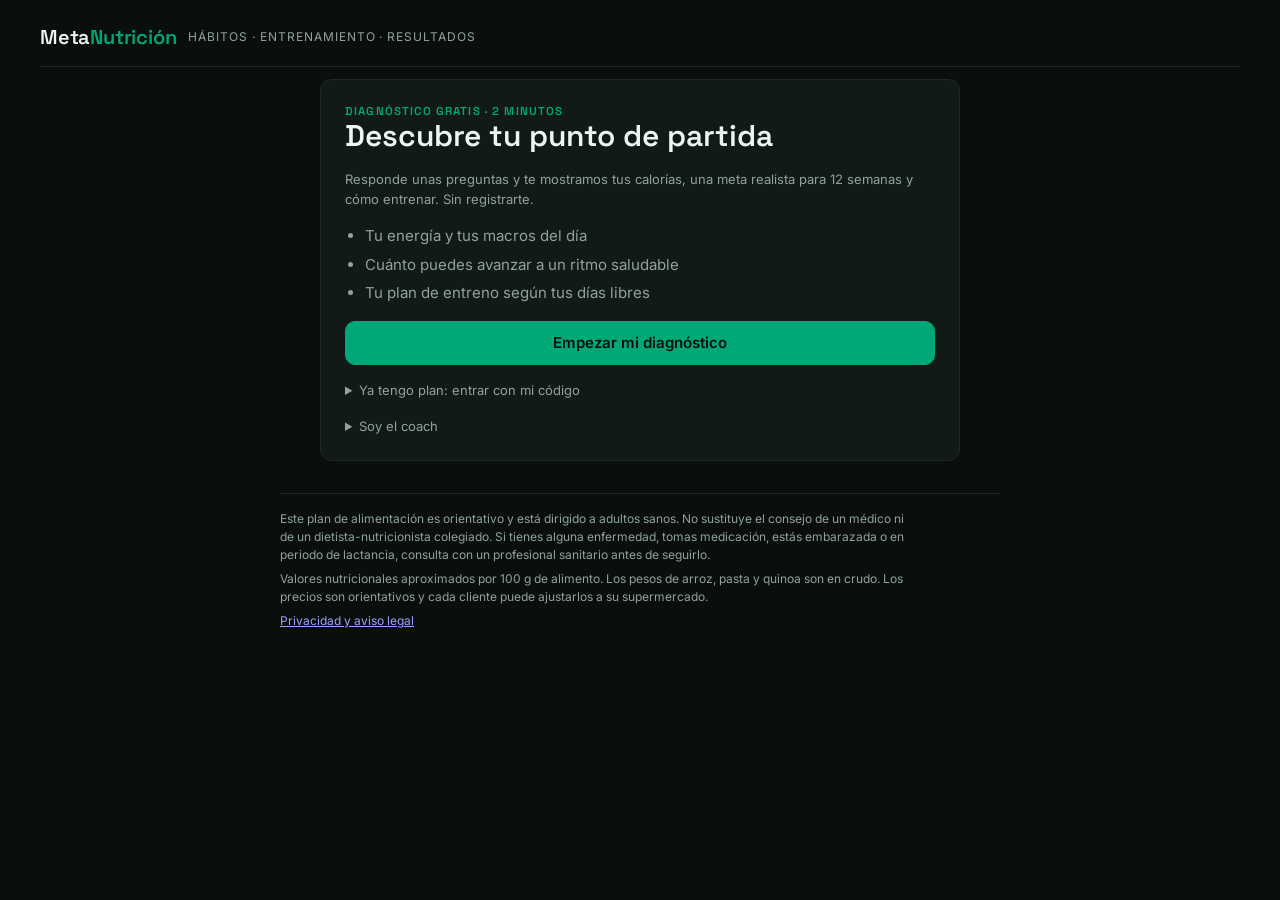
==== commit ca51c1aa: "Peso actual en el diagnóstico y acceso con código desde la app instalada Co-Authored-By: Claude Opus" ====
--- a/index.html
+++ b/index.html
@@ -394,7 +394,7 @@
       </div>
       <div class="row">
         <label class="f">Estatura (cm)<input type="number" id="altura" min="130" max="220" inputmode="numeric"></label>
-        <label class="f">Peso (kg)<input type="number" id="peso" min="35" max="250" step="0.1" inputmode="decimal"></label>
+        <label class="f">Peso actual (kg)<input type="number" id="peso" min="35" max="250" step="0.1" inputmode="decimal"></label>
       </div>
       <label class="f">Actividad física
         <select id="actividad">
@@ -1364,7 +1364,7 @@
     if (state.link) {
       h += '<textarea id="linkOut" readonly aria-label="Enlace del cliente">' + esc(state.link) + '</textarea>' +
         '<div class="data-row"><button class="btn small" id="copyLink">Copiar enlace</button>' +
-        '<a class="btn small" target="_blank" rel="noopener" href="https://wa.me/?text=' + encodeURIComponent('Hola ' + state.d.nombre.split(' ')[0] + ', aquí tienes tu plan de MetaNutrición: ' + state.link) + '">Enviar por WhatsApp</a>' +
+        '<a class="btn small" target="_blank" rel="noopener" href="https://wa.me/?text=' + encodeURIComponent('Hola ' + state.d.nombre.split(' ')[0] + ', aquí tienes tu plan de MetaNutrición: ' + state.link + '\n\nSi instalas la app en la pantalla de inicio, ábrela, toca «Ya tengo plan» y pega este mismo enlace. Solo la primera vez.') + '">Enviar por WhatsApp</a>' +
         '<button class="btn small" id="previewClient">Ver como cliente</button><span class="meta" id="linkMsg"></span></div>' +
         '<p class="meta" style="margin:0">Código del enlace: <b>' + esc(state.linkId || '') + '</b>. Para anularlo, añádelo a CONFIG.revoked y vuelve a publicar la app. El enlace lleva los datos del cliente legibles: envíalo solo a esa persona.</p>';
       if (!CONFIG.appUrl) h += '<p class="note" style="margin:0">Cuando publiques la app en GitHub Pages, escribe su dirección en CONFIG.appUrl para que los enlaces apunten a ella.</p>';
@@ -1390,12 +1390,30 @@
     return h;
   }
 
+  // Acceso sin enlace: la app instalada en la pantalla de inicio no recibe el enlace de WhatsApp (en el móvil se abre en el navegador),
+  // así que el cliente pega aquí su enlace o su código de acceso y queda guardado en esta app.
+  function accessBox(open) {
+    return '<details class="access"' + (open ? ' open' : '') + '><summary>Ya tengo plan: entrar con mi código</summary><div style="display:grid;gap:8px;margin-top:8px">' +
+      '<p class="meta" style="margin:0">Pega el enlace o el código de acceso que te envió tu coach por WhatsApp. Solo hace falta la primera vez: después la app lo recuerda.</p>' +
+      '<textarea id="accessIn" placeholder="Pega aquí tu enlace o tu código de acceso" autocomplete="off" autocapitalize="off" spellcheck="false"></textarea>' +
+      '<div class="data-row"><button class="btn primary small" id="accessBtn">Abrir mi plan</button><span class="err" id="accessErr"></span></div></div></details>';
+  }
+  function openAccess() {
+    var v = $('accessIn').value || '', m = v.match(/[#&?]c=([\w\-]{20,}\.[\w\-]{20,})/) || v.match(/([\w\-]{20,}\.[\w\-]{20,})/);
+    if (!m) { $('accessErr').textContent = 'No encontramos un código. Copia el enlace completo del mensaje de tu coach.'; return; }
+    verifyToken(m[1]).then(function (p) {
+      if (!p) { $('accessErr').textContent = 'Este código no es válido. Pide a tu coach que te lo reenvíe.'; return; }
+      enterClient(m[1], false); window.scrollTo(0, 0);
+    });
+  }
+
+  function installed() { try { return window.matchMedia('(display-mode: standalone)').matches || navigator.standalone === true; } catch (e) { return false; } }
   function gateView() {
     var contact = CONFIG.whatsapp ? '<a class="btn primary" target="_blank" rel="noopener" href="https://wa.me/' + esc(CONFIG.whatsapp) + '?text=' + encodeURIComponent('Hola, quiero renovar mi plan de MetaNutrición') + '">Escribir por WhatsApp</a>' : '';
     if (state.mode === 'expired') return '<div class="panel landing"><h2>Tu plan ha terminado</h2><p class="meta">El plan de ' + esc(state.client.n) + ' era válido hasta el ' + fmtDate(state.client.exp) + '. Escribe a tu coach para renovarlo y recibir tu menú actualizado.</p>' + contact + '</div>';
     if (state.mode === 'revoked') return '<div class="panel landing"><h2>Este enlace se ha desactivado</h2><p class="meta">Tu coach ha anulado este enlace. Escríbele para recibir uno nuevo.</p>' + contact + '</div>';
-    if (state.mode === 'invalid') return '<div class="panel landing"><h2>Este enlace no es válido</h2><p class="meta">Puede que esté incompleto o que se haya modificado. Pide a tu coach que te lo vuelva a enviar.</p>' + contact + '</div>';
-    return '<div class="panel landing"><h2>App de clientes de MetaNutrición</h2><p class="meta">Para ver tu plan, abre el enlace personal que te envió tu coach. Si aún no tienes plan, escríbenos y te contamos cómo empezar.</p>' + contact +
+    if (state.mode === 'invalid') return '<div class="panel landing"><h2>Este enlace no es válido</h2><p class="meta">Puede que esté incompleto o que se haya modificado. Pide a tu coach que te lo vuelva a enviar.</p>' + contact + accessBox(true) + '</div>';
+    return '<div class="panel landing"><h2>App de clientes de MetaNutrición</h2><p class="meta">Para ver tu plan, abre el enlace personal que te envió tu coach. Si aún no tienes plan, escríbenos y te contamos cómo empezar.</p>' + contact + accessBox(true) +
       '<details><summary>Soy el coach</summary><div style="display:grid;gap:8px;margin-top:8px"><textarea id="keyIn" placeholder="Pega aquí la copia de seguridad de tu clave"></textarea>' +
       '<div class="data-row"><button class="btn small" id="importKey">Importar clave</button><span class="err" id="keyErr"></span></div></div></details></div>';
   }
@@ -1452,7 +1470,7 @@
         '<p class="meta" style="margin:0">Responde unas preguntas y te mostramos tus calorías, una meta realista para 12 semanas y cómo entrenar. Sin registrarte.</p>' +
         '<ul class="dx-list"><li>Tu energía y tus macros del día</li><li>Cuánto puedes avanzar a un ritmo saludable</li><li>Tu plan de entreno según tus días libres</li></ul>' +
         '<button class="btn primary" data-dx="next">Empezar mi diagnóstico</button>' +
-        '<details><summary>Ya tengo plan</summary><p class="meta">Abre el enlace personal que te envió tu coach por WhatsApp. Si lo has perdido, escríbele y te lo reenvía.</p></details>';
+        accessBox(installed());
       if (state.mode === 'locked') h += '<details><summary>Soy el coach</summary><div style="display:grid;gap:8px;margin-top:8px"><textarea id="keyIn" placeholder="Pega aquí la copia de seguridad de tu clave"></textarea>' +
         '<div class="data-row"><button class="btn small" id="importKey">Importar clave</button><span class="err" id="keyErr"></span></div></div></details>';
     }
@@ -1460,12 +1478,12 @@
       h += '<h2>¿Qué quieres conseguir?</h2><div class="dx-goals">' + [['def','Perder grasa','Bajar peso y cintura sin perder músculo'],['man','Mantenerme y mejorar','Mismo peso, más fuerza y mejor composición'],['vol','Ganar músculo','Subir peso de forma limpia y ganar fuerza']].map(function (g) {
         return '<button class="dx-goal" data-dxgoal="' + g[0] + '" aria-pressed="' + (d.objetivo === g[0]) + '"><b>' + g[1] + '</b><span class="meta">' + g[2] + '</span></button>'; }).join('') + '</div>' +
         '<label class="f">¿Por qué lo quieres conseguir? (opcional)<input type="text" id="dx_motivo" maxlength="140" value="' + esc(d.motivo) + '" placeholder="p. ej. sentirme con energía y volver a ponerme mis vaqueros" autocomplete="off"></label>' +
-        dxNum('dx_meta', 'Peso que te gustaría alcanzar en kg (opcional)', d.meta, 35, 250, 0.1);
+        dxNum('dx_meta', 'Peso objetivo: el que te gustaría alcanzar en kg (opcional)', d.meta, 35, 250, 0.1);
     }
     if (st === 2) {
       h += '<h2>Tus datos</h2><label class="f">Nombre<input type="text" id="dx_nombre" maxlength="60" value="' + esc(d.nombre) + '" autocomplete="given-name"></label>' +
         '<div class="row">' + dxSel('dx_sexo', 'Sexo', [['m','Mujer'],['h','Hombre']], d.sexo) + dxNum('dx_edad', 'Edad', d.edad, 18, 90) + '</div>' +
-        '<div class="row">' + dxNum('dx_altura', 'Estatura (cm)', d.altura, 130, 220) + dxNum('dx_peso', 'Peso (kg)', d.peso, 35, 250, 0.1) + '</div>' +
+        '<div class="row">' + dxNum('dx_altura', 'Estatura (cm)', d.altura, 130, 220) + dxNum('dx_peso', 'Peso actual (kg)', d.peso, 35, 250, 0.1) + '</div>' +
         dxSel('dx_actividad', 'Actividad física', [[1.2,'Sedentaria (sin ejercicio)'],[1.375,'Ligera (1 a 3 días por semana)'],[1.55,'Moderada (3 a 5 días por semana)'],[1.725,'Alta (6 a 7 días por semana)'],[1.9,'Muy alta (doble sesión o trabajo físico)']], d.actividad) +
         '<div class="row">' + dxSel('dx_entreno', 'Días que puedes entrenar', [[0,'Ninguno todavía'],[2,'2 días'],[3,'3 días'],[4,'4 días'],[5,'5 días'],[6,'6 días']], d.entreno) +
         dxSel('dx_lugar', 'Dónde', [['gym','Gimnasio'],['casa','En casa']], d.lugar) + '</div>' +
@@ -1915,9 +1933,16 @@
   $('dxLoad').addEventListener('click', function () {
     var okIn = dxImport($('dxIn').value);
     $('dxErr').textContent = okIn ? '' : 'No encuentro un código MN1 válido en el texto.';
-    if (okIn) { $('dxIn').value = ''; $('nombre').focus(); }
+    if (!okIn) return;
+    $('dxIn').value = '';
+    // Si los datos son válidos, genera el plan directamente; si no, muestra qué revisar.
+    var d = readForm(), err = validate(d);
+    $('formErr').textContent = err;
+    if (err) { $('nombre').focus(); return; }
+    generate(d, false); state.tab = 'objetivo'; render();
+    $('result').scrollIntoView({behavior: 'smooth', block: 'start'});
   });
-  $('result').addEventListener('input', function (e) { if (e.target.id === 'keyIn' && $('keyErr')) $('keyErr').textContent = ''; });
+  $('result').addEventListener('input', function (e) { if (e.target.id === 'keyIn' && $('keyErr')) $('keyErr').textContent = ''; if (e.target.id === 'accessIn' && $('accessErr')) $('accessErr').textContent = ''; });
   $('result').addEventListener('click', function (e) {
     var b = e.target.closest('button'); if (!b) return;
     if (b.dataset.tab) { if (state.mode === 'client' && b.dataset.tab === 'libre') { state.ctab = 'menu'; state.msub = 'libre'; } else state.tab = b.dataset.tab; state.open = -1; render(); return; }
@@ -1976,8 +2001,11 @@
     if (b.id === 'copyPub') { copyText(coachKey.pub, 'keyMsg', 'Clave pública copiada.'); return; }
     if (b.id === 'copyBackup') { copyText(JSON.stringify(coachKey), 'keyMsg', 'Copia de seguridad copiada. Guárdala en privado.'); return; }
     if (b.id === 'importKey') { importKey(); return; }
+    if (b.id === 'accessBtn') { openAccess(); return; }
     if (b.id === 'copyBtn') { copyText(JSON.stringify({v: 1, d: state.d, week: state.week}), 'copyMsg', 'Ficha copiada.', 'fichaIn'); return; }
     if (b.id === 'loadBtn') {
+      // Un diagnóstico (código MN1) pegado aquí también vale: se rellena el formulario como en «Rellenar con el diagnóstico».
+      if (/MN1\./.test($('fichaIn').value)) { $('dxIn').value = $('fichaIn').value; $('fichaIn').value = ''; $('dxLoad').click(); window.scrollTo(0, 0); return; }
       try {
         var o = JSON.parse($('fichaIn').value);
         if (!o || !o.d || !o.week) throw 0;
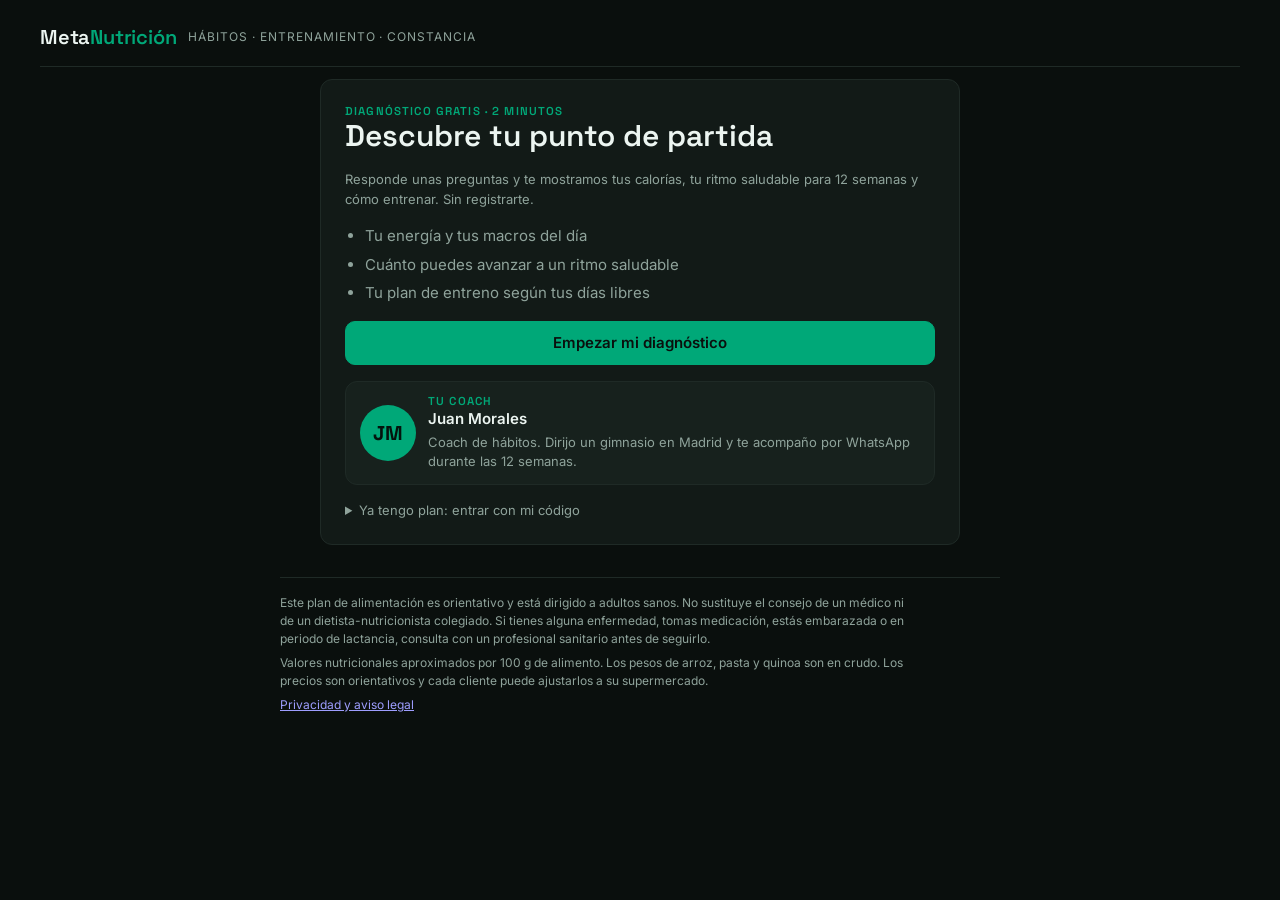
==== commit a3af2f03: "Raciones realistas, menús equilibrados con recetas paso a paso y oferta en el diagnóstico - Cada ali" ====
--- a/index.html
+++ b/index.html
@@ -10,6 +10,14 @@
 <meta name="apple-mobile-web-app-capable" content="yes">
 <meta name="apple-mobile-web-app-status-bar-style" content="black-translucent">
 <title>MetaNutrición</title>
+<meta property="og:type" content="website">
+<meta property="og:site_name" content="MetaNutrición">
+<meta property="og:title" content="MetaNutrición · Diagnóstico gratis en 2 minutos">
+<meta property="og:description" content="Descubre tus calorías, tu ritmo saludable y cómo entrenar. Programa de hábitos de 12 semanas con seguimiento por WhatsApp.">
+<meta property="og:url" content="https://app.metanutricion.es/">
+<meta property="og:image" content="https://app.metanutricion.es/icon-512.png">
+<meta property="og:locale" content="es_ES">
+<meta name="twitter:card" content="summary">
 <meta name="theme-color" content="#0A0F0D">
 <link rel="stylesheet" href="fonts/fonts.css">
 <style>
@@ -364,6 +372,20 @@
   #printArea .poster { width: 100%; padding: 0; }
 }
 #printArea { display: none; }
+.tagm { display: inline-block; font-size: 11px; font-weight: 600; color: var(--mint); border: 1px solid var(--line); border-radius: 999px; padding: 0 7px; margin-left: 4px; vertical-align: 1px; }
+details.how { margin-top: 8px; font-size: 14px; }
+details.how summary, details.tm summary { cursor: pointer; color: var(--mint); font-weight: 600; min-height: 32px; display: flex; align-items: center; gap: 8px; }
+details.how ol { margin: 6px 0 0; padding-left: 20px; color: var(--ink); display: grid; gap: 4px; }
+details.tm { border-top: 1px solid var(--line); padding: 6px 0; }
+details.tm summary { color: var(--ink); font-weight: 500; flex-wrap: wrap; }
+details.tm summary .meta { width: 100%; font-size: 11.5px; text-transform: uppercase; letter-spacing: 0.06em; }
+details.tm .items { margin: 6px 0 0; }
+.card.wide { grid-column: 1 / -1; }
+.coach-card { display: flex; gap: 12px; align-items: center; border: 1px solid var(--line); border-radius: var(--r); padding: 12px 14px; background: var(--surface-2); }
+.coach-pic { flex: 0 0 56px; width: 56px; height: 56px; border-radius: 50%; object-fit: cover; display: grid; place-items: center; background: var(--brand); color: #04130d; font: 700 20px var(--font-display); }
+.offer { border: 1px solid var(--brand); border-radius: var(--r); padding: 14px; background: color-mix(in srgb, var(--brand) 8%, var(--surface)); }
+.offer-price { display: flex; flex-wrap: wrap; align-items: baseline; gap: 4px 10px; }
+.offer-price b { font: 700 34px/1 var(--font-display); color: var(--mint); }
 </style>
 </head>
 <body>
@@ -371,7 +393,7 @@
 
 <header class="topbar">
   <div class="logo">Meta<b>Nutrición</b></div>
-  <span class="tag">Hábitos · Entrenamiento · Resultados</span>
+  <span class="tag">Hábitos · Entrenamiento · Constancia</span>
   <span class="spacer"></span>
   <span class="example" id="exampleBadge">Datos de ejemplo</span>
   <span class="pill" id="goalPill">Definición</span>
@@ -501,7 +523,11 @@
   amazonTag: '',       // tu identificador de afiliado de Amazon, si lo tienes
   imgBase: '',         // carpeta con tus fotos de producto (p. ej. 'img/'): img/pollo.jpg, img/arroz.jpg...
   freeDay: 5,          // día de la comida libre: 0 lunes ... 5 sábado, 6 domingo
-  revoked: []          // códigos de enlaces anulados, p. ej. ['k3x9pq']: ese enlace deja de abrir la app
+  revoked: [],         // códigos de enlaces anulados, p. ej. ['k3x9pq']: ese enlace deja de abrir la app
+  precio: 45,          // precio del programa de 12 semanas en euros
+  plazasLibres: 15,    // plazas fundadoras que quedan (cámbialo a mano; 0 oculta el aviso)
+  garantiaDias: 7,     // días de garantía de devolución
+  coach: {nombre: 'Juan Morales', texto: 'Coach de hábitos. Dirijo un gimnasio en Madrid y te acompaño por WhatsApp durante las 12 semanas.', foto: ''}  // foto: p. ej. 'coach.jpg' subida al repositorio
 };
 </script>
 
@@ -667,49 +693,199 @@
     pimientos:{n:'pimientos',p:1,c:5,f:0.3,t:[],s:V},
     champi:{n:'champiñones',p:3,c:1,f:0.3,t:[],s:V},
     esparragos:{n:'espárragos verdes',p:2.2,c:2,f:0.1,t:[],s:V},
-    tomate:{n:'tomate',p:0.9,c:3,f:0.2,t:[],s:V}
+    tomate:{n:'tomate',p:0.9,c:3,f:0.2,t:[],s:V},
+    cebolla:{n:'cebolla',p:1.2,c:7,f:0.2,t:[],s:V},
+    ajo:{n:'ajo',p:6,c:28,f:0.5,t:[],s:V},
+    zanahoria:{n:'zanahoria',p:0.9,c:8,f:0.2,t:[],s:V},
+    naranja:{n:'naranja',p:0.9,c:9,f:0.1,t:[],s:V},
+    kiwi:{n:'kiwi',p:1.1,c:11,f:0.5,t:[],s:V},
+    sardinas:{n:'sardinas en lata (escurridas)',p:24,c:0,f:11,t:['pescado'],s:'Despensa'},
+    caballa:{n:'caballa en lata al natural (escurrida)',p:22,c:0,f:9,t:['pescado'],s:'Despensa'},
+    alubias:{n:'alubias cocidas',p:7,c:14,f:0.5,t:[],s:'Despensa'},
+    queso:{n:'queso fresco tipo Burgos light',p:12.5,c:3,f:4,t:['lacteo'],s:'Huevos y lácteos'},
+    leche:{n:'leche semidesnatada',p:3.2,c:4.7,f:1.6,t:['lacteo'],s:'Huevos y lácteos'}
   };
-  // Tope de gramos por comida para que las raciones sean realistas.
-  var MAXG = {aove:30, nueces:40, almendras:40, cacahuete:35, aguacate:120, whey:45, protveg:45, avena:110, pan:140, tortitas:90, arroz:160, pasta:160, quinoa:150, platano:200, frutosr:250, manzana:250, patata:600, boniato:500, soja:400};
-  var capScale = 1;
-
-  // Recetas: p = fuente de proteína, c = carbohidrato, f = grasa; fx = cantidades fijas (verdura, huevo entero).
+  // Raciones realistas por comida [mínimo, máximo] en gramos, pensadas en medidas caseras (1 plátano, medio aguacate, 1 o 2 latas).
+  // Así el menú nunca pide cantidades difíciles de comer: si faltan calorías, se añade un acompañamiento en vez de inflar un alimento.
+  var BOUNDS = {
+    pollo:[100,200], pavo:[80,180], ternera:[100,180], cerdo:[100,180], salmon:[100,170], merluza:[120,250], atun:[52,156], sardinas:[50,120], caballa:[60,125],
+    claras:[60,250], tofu:[80,200], yogurp:[120,250], batido:[100,250], whey:[20,35], protveg:[20,35], soja:[150,300], leche:[150,300], queso:[60,150], guisante:[80,200],
+    tortitas:[20,60], lentejas:[150,300], garbanzos:[120,300], alubias:[150,300], arroz:[40,110], pasta:[50,110], quinoa:[40,100], patata:[100,350], boniato:[100,300],
+    avena:[30,80], pan:[30,120], platano:[80,150], manzana:[120,200], naranja:[130,220], kiwi:[70,150], frutosr:[60,150],
+    aove:[5,20], aguacate:[30,80], nueces:[10,30], almendras:[10,30], cacahuete:[10,25]
+  };
+  // En desayunos y tentempiés las raciones son menores.
+  var BOUNDS_SLOT = {
+    des:{pavo:[40,100], atun:[52,104], patata:[80,200], pan:[30,100], claras:[60,200], tofu:[80,150]},
+    snk:{pavo:[40,80], atun:[52,104], pan:[25,70], yogurp:[100,200], batido:[80,200], claras:[60,150], queso:[50,120], avena:[25,60], soja:[150,250], garbanzos:[60,150],
+         platano:[60,150], manzana:[100,200], kiwi:[70,150], frutosr:[50,150], tortitas:[20,40], nueces:[5,25], almendras:[5,25], cacahuete:[5,20], aguacate:[20,60]}
+  };
+  function bounds(id, slot) { var o = BOUNDS_SLOT[slot] && BOUNDS_SLOT[slot][id]; return o || BOUNDS[id] || [10, 200]; }
+  // Acompañamientos que se añaden solo cuando hacen falta calorías (pan o fruta de postre).
+  var SIDES = {pri:['pan'], des:['naranja','kiwi','platano','pan'], snk:['manzana','kiwi','platano']};
+  // Medidas caseras para leer el menú sin báscula.
+  var UNITS = {huevo:[60,'huevo','huevos','m'], atun:[52,'lata','latas','f'], sardinas:[85,'lata','latas','f'], caballa:[85,'lata','latas','f'], platano:[120,'plátano','plátanos','m'],
+    manzana:[170,'manzana','manzanas','f'], naranja:[180,'naranja','naranjas','f'], kiwi:[90,'kiwi','kiwis','m'], pan:[30,'rebanada','rebanadas','f'], tortitas:[10,'tortita','tortitas','f'],
+    yogurp:[125,'yogur','yogures','m'], aguacate:[160,'aguacate','aguacates','m'], aove:[10,'cucharada','cucharadas','f'], nueces:[5,'nuez','nueces','f'], cacahuete:[15,'cucharada','cucharadas','f'],
+    whey:[30,'cacito','cacitos','m'], protveg:[30,'cacito','cacitos','m'], leche:[250,'vaso','vasos','m'], soja:[250,'vaso','vasos','m']};
+  // Pasos genéricos para las combinaciones automáticas, según cómo se cocina cada alimento.
+  var COOK = {pollo:'Haz el pollo a la plancha con el aceite, 4 o 5 minutos por lado.', pavo:'Haz el pavo a la plancha, 3 minutos por lado.', ternera:'Haz la ternera a la plancha, 2 o 3 minutos por lado.',
+    cerdo:'Haz el lomo a la plancha, 3 minutos por lado.', salmon:'Haz el salmón a la plancha o al horno (12 minutos a 200 °C).', merluza:'Haz la merluza a la plancha, 3 minutos por lado.',
+    atun:'Escurre el atún.', claras:'Cuaja el huevo y las claras batidos en una sartén con unas gotas de aceite.', tofu:'Dora el tofu en dados en la sartén 6 minutos.',
+    lentejas:'Calienta las lentejas cocidas con pimentón y un chorrito de agua 5 minutos.', guisante:'Hidrata la proteína texturizada 10 minutos y saltéala con tomate.',
+    yogurp:'Pon el yogur en un bol.', batido:'Pon el queso batido en un bol.', whey:'Mezcla la proteína con agua o leche en una botella.', protveg:'Mezcla la proteína con bebida de soja en una botella.',
+    arroz:'Cuece el arroz 15 minutos en agua con sal.', patata:'Cuece la patata en dados 12 minutos (o 6 en el microondas).', boniato:'Asa el boniato en dados 25 minutos a 200 °C (o 8 en el microondas).',
+    quinoa:'Lava la quinoa y cuécela 15 minutos.', pasta:'Cuece la pasta el tiempo del paquete.', avena:'Añade la avena.', platano:'Corta el plátano en rodajas.', tortitas:'Acompaña con las tortitas de arroz.',
+    pan:'Tuesta el pan.', brocoli:'Cuece el brócoli al vapor o en el microondas 5 minutos.', judias:'Cuece las judías verdes 8 minutos.', calabacin:'Saltea el calabacín en dados 4 minutos.',
+    pimientos:'Saltea los pimientos en tiras 8 minutos.', espinacas:'Saltea las espinacas 2 minutos.', esparragos:'Haz los espárragos a la plancha 5 minutos.', champi:'Saltea los champiñones 4 minutos.',
+    ensalada:'Lava la ensalada.', tomate:'Corta el tomate.'};
+  function steps(rec) {
+    if (rec.st) return rec.st;
+    var out = [];
+    [rec.c].concat(Object.keys(rec.fx)).concat([rec.p]).forEach(function (id) { if (COOK[id] && out.indexOf(COOK[id]) < 0) out.push(COOK[id]); });
+    out.push(rec.f === 'aove' ? 'Aliña o cocina con el aceite de oliva y sirve.' : 'Sirve con el ' + (FOODS[rec.f] ? FOODS[rec.f].n : '') + ' por encima.');
+    return out;
+  }
+  // Medida casera en español: «medio plátano», «1 plátano y medio», «3 rebanadas y media».
+  function homeUnit(id, g) {
+    var u = UNITS[id]; if (!u) return '';
+    var r = Math.round(g / u[0] * 2) / 2, half = u[3] === 'f' ? 'media' : 'medio';
+    if (id === 'aguacate') return g <= 50 ? '¼ de aguacate' : (g <= 95 ? 'medio aguacate' : (g <= 135 ? '¾ de aguacate' : '1 aguacate'));
+    if (r < 0.5) return '';
+    if (r === 0.5) return half + ' ' + u[1];
+    var n = Math.floor(r);
+    return n + ' ' + (n > 1 ? u[2] : u[1]) + (r > n ? ' y ' + half : '');
+  }
+  var curSlot = 'pri', curD = null;
+  // Fruta de postre en la comida (y también en la cena si solo hay 3 comidas): así se llega a 2 o 3 piezas al día.
+  var DESSERT = [['naranja',180],['manzana',170],['kiwi',100],['naranja',180],['manzana',170],['kiwi',100],['manzana',170]];
+  function slotTarget(t, d, si, day) {
+    var s = SLOTS[d.comidas][si], target = {p: t.p * s[2], c: t.c * s[2], f: t.f * s[2]}, extra = [];
+    var priIdx = SLOTS[d.comidas].map(function (x) { return x[0]; }).indexOf('pri');
+    if (s[0] === 'pri' && (si === priIdx || d.comidas === 3)) {
+      var opts = DESSERT.filter(function (x) { return !curD || sideOk(x[0], {p:'',c:'',f:'',fx:{}}); });
+      if (opts.length) {
+        var fr = opts[((day || 0) + si) % opts.length], fd = FOODS[fr[0]];
+        extra.push({id: fr[0], g: fr[1], fixed: true, dessert: true});
+        target = {p: target.p - fd.p * fr[1] / 100, c: target.c - fd.c * fr[1] / 100, f: target.f - fd.f * fr[1] / 100};
+      }
+    }
+    return {target: target, extra: extra};
+  }
+
+  // Recetas: p = fuente de proteína, c = carbohidrato, f = grasa (los tres siempre presentes); fx = cantidades fijas.
+  // cat = grupo para equilibrar la semana (pescado, azul, legumbre, ave, roja, huevo, vegetal, lacteo); sup = lleva proteína en polvo;
+  // vg = pensada para dieta vegetal (no se ofrece a omnívoros); old = ya no se elige para menús nuevos, se conserva para enlaces antiguos.
+  // st = pasos de preparación; min = minutos aproximados.
   var RECIPES = [
-    {id:'d1',slot:'des',n:'Tortilla de claras y huevo con tostada integral y tomate',p:'claras',c:'pan',f:'aove',fx:{huevo:60,tomate:100},k:'huevo'},
-    {id:'d2',slot:'des',n:'Porridge de avena con proteína y frutos rojos',p:'whey',c:'avena',f:'almendras',fx:{frutosr:80},k:'whey'},
-    {id:'d3',slot:'des',n:'Yogur proteico con avena, plátano y nueces',p:'yogurp',c:'avena',f:'nueces',fx:{platano:60},k:'yogur'},
-    {id:'d4',slot:'des',n:'Tostadas integrales con pavo, aguacate y tomate',p:'pavo',c:'pan',f:'aguacate',fx:{tomate:80},k:'pavo'},
-    {id:'d5',slot:'des',n:'Revuelto de huevo con champiñones y pan integral',p:'claras',c:'pan',f:'aove',fx:{huevo:60,champi:100},k:'huevo'},
-    {id:'d6',slot:'des',n:'Tostadas con tofu revuelto, tomate y aguacate',p:'tofu',c:'pan',f:'aguacate',fx:{tomate:80},k:'tofu'},
-    {id:'d7',slot:'des',n:'Bebida de soja con avena, plátano y crema de cacahuete',p:'soja',c:'avena',f:'cacahuete',fx:{platano:60},k:'soja'},
-    {id:'d8',slot:'des',n:'Batido de proteína vegetal con plátano y crema de cacahuete',p:'protveg',c:'platano',f:'cacahuete',fx:{},k:'protveg'},
-    {id:'d9',slot:'des',n:'Tortitas de arroz con pavo y aguacate',p:'pavo',c:'tortitas',f:'aguacate',fx:{tomate:60},k:'pavo'},
-    {id:'d10',slot:'des',n:'Yogur proteico con frutos rojos, plátano y almendras',p:'yogurp',c:'platano',f:'almendras',fx:{frutosr:80},k:'yogur'},
-    {id:'d11',slot:'des',n:'Revuelto de huevo con patata y espinacas',p:'claras',c:'patata',f:'aove',fx:{huevo:60,espinacas:80},k:'huevo'},
-    {id:'d12',slot:'des',n:'Porridge de quinoa con proteína vegetal, manzana y nueces',p:'protveg',c:'quinoa',f:'nueces',fx:{manzana:80},k:'protveg'},
-    {id:'p1',slot:'pri',n:'Pollo a la plancha con arroz y brócoli',p:'pollo',c:'arroz',f:'aove',fx:{brocoli:150},k:'pollo'},
-    {id:'p2',slot:'pri',n:'Salmón al horno con patata y espárragos',p:'salmon',c:'patata',f:'aove',fx:{esparragos:150},k:'salmon'},
-    {id:'p3',slot:'pri',n:'Ternera a la plancha con boniato asado y judías verdes',p:'ternera',c:'boniato',f:'aove',fx:{judias:150},k:'ternera'},
-    {id:'p4',slot:'pri',n:'Merluza al horno con patata y pimientos asados',p:'merluza',c:'patata',f:'aove',fx:{pimientos:150},k:'merluza'},
-    {id:'p5',slot:'pri',n:'Pavo salteado con quinoa y calabacín',p:'pavo',c:'quinoa',f:'aove',fx:{calabacin:150},k:'pavo'},
-    {id:'p6',slot:'pri',n:'Lomo de cerdo con arroz y champiñones',p:'cerdo',c:'arroz',f:'aove',fx:{champi:120},k:'cerdo'},
-    {id:'p7',slot:'pri',n:'Pasta integral con atún y tomate',p:'atun',c:'pasta',f:'aove',fx:{tomate:120},k:'atun'},
-    {id:'p8',slot:'pri',n:'Ensalada de garbanzos con atún, tomate y aguacate',p:'atun',c:'garbanzos',f:'aguacate',fx:{ensalada:100,tomate:80},k:'atun'},
-    {id:'p9',slot:'pri',n:'Ensalada templada de pollo con patata y aguacate',p:'pollo',c:'patata',f:'aguacate',fx:{ensalada:120},k:'pollo'},
-    {id:'p10',slot:'pri',n:'Tortilla de patata y espinacas',p:'claras',c:'patata',f:'aove',fx:{huevo:120,espinacas:100},k:'huevo'},
-    {id:'p11',slot:'pri',n:'Tofu salteado con arroz y verduras',p:'tofu',c:'arroz',f:'aove',fx:{pimientos:100,calabacin:100},k:'tofu'},
-    {id:'p12',slot:'pri',n:'Lentejas estofadas con arroz y verduras',p:'lentejas',c:'arroz',f:'aove',fx:{pimientos:80,calabacin:80},k:'lentejas'},
-    {id:'p13',slot:'pri',n:'Salmón a la plancha con quinoa y espinacas',p:'salmon',c:'quinoa',f:'aove',fx:{espinacas:120},k:'salmon'},
-    {id:'p14',slot:'pri',n:'Boloñesa de proteína de guisante con pasta integral',p:'guisante',c:'pasta',f:'aove',fx:{tomate:120},k:'guisante'},
-    {id:'p15',slot:'pri',n:'Chili de proteína de guisante con arroz y aguacate',p:'guisante',c:'arroz',f:'aguacate',fx:{pimientos:100},k:'guisante'},
-    {id:'s1',slot:'snk',n:'Yogur proteico con plátano y nueces',p:'yogurp',c:'platano',f:'nueces',fx:{},k:'yogur'},
-    {id:'s2',slot:'snk',n:'Queso batido con frutos rojos y almendras',p:'batido',c:'frutosr',f:'almendras',fx:{},k:'batido'},
-    {id:'s3',slot:'snk',n:'Tostada integral con pavo y aceite',p:'pavo',c:'pan',f:'aove',fx:{},k:'pavo'},
-    {id:'s4',slot:'snk',n:'Batido de proteína con plátano y crema de cacahuete',p:'whey',c:'platano',f:'cacahuete',fx:{},k:'whey'},
-    {id:'s5',slot:'snk',n:'Bebida de soja con proteína vegetal, manzana y almendras',p:'protveg',c:'manzana',f:'almendras',fx:{soja:200},k:'protveg'},
-    {id:'s7',slot:'snk',n:'Batido de proteína vegetal con frutos rojos y almendras',p:'protveg',c:'frutosr',f:'almendras',fx:{},k:'protveg'},
-    {id:'s8',slot:'snk',n:'Tortitas de arroz con atún y aguacate',p:'atun',c:'tortitas',f:'aguacate',fx:{},k:'atun'},
-    {id:'s6',slot:'snk',n:'Tortitas de avena con claras y frutos rojos',p:'claras',c:'avena',f:'aove',fx:{frutosr:80},k:'huevo'}
+    {id:'d1',slot:'des',n:'Tortilla de claras y huevo con tostada integral y tomate',p:'claras',c:'pan',f:'aove',fx:{huevo:60,tomate:100},k:'huevo',cat:'huevo',min:10,
+     st:['Bate el huevo con las claras y una pizca de sal.','Cuaja la tortilla en una sartén con el aceite, 2 minutos por cada lado.','Tuesta el pan y acompaña con el tomate en rodajas o rallado.']},
+    {id:'d2',slot:'des',n:'Porridge de avena con leche, proteína y frutos rojos',p:'whey',c:'avena',f:'almendras',fx:{leche:200,frutosr:80},k:'whey',cat:'lacteo',sup:1,min:8,
+     st:['Cuece la avena con la leche 3 o 4 minutos a fuego medio, removiendo.','Aparta del fuego, deja templar un minuto y mezcla la proteína.','Sirve con los frutos rojos y las almendras troceadas.']},
+    {id:'d3',slot:'des',n:'Yogur proteico con avena, plátano y nueces',p:'yogurp',c:'avena',f:'nueces',fx:{platano:100},k:'yogur',cat:'lacteo',min:3,
+     st:['Pon el yogur en un bol y añade la avena.','Corta el plátano en rodajas y trocea las nueces por encima.']},
+    {id:'d4',slot:'des',n:'Tostadas integrales con pavo, aguacate y tomate',p:'pavo',c:'pan',f:'aguacate',fx:{tomate:80},k:'pavo',cat:'ave',min:7,
+     st:['Tuesta el pan.','Haz el pavo a la plancha 2 minutos por lado (o usa fiambre de pavo con más del 90 % de carne).','Unta el aguacate machacado y termina con el pavo y el tomate en rodajas.']},
+    {id:'d5',slot:'des',n:'Revuelto de huevo con champiñones y pan integral',p:'claras',c:'pan',f:'aove',fx:{huevo:60,champi:100},k:'huevo',cat:'huevo',min:10,
+     st:['Saltea los champiñones laminados con el aceite 4 minutos.','Añade el huevo y las claras batidos y remueve a fuego suave hasta que cuajen.','Sirve con el pan tostado.']},
+    {id:'d6',slot:'des',n:'Tostadas con tofu revuelto, tomate y aguacate',p:'tofu',c:'pan',f:'aguacate',fx:{tomate:80},k:'tofu',cat:'vegetal',min:10,
+     st:['Desmenuza el tofu con un tenedor y saltéalo 5 minutos con una pizca de cúrcuma, sal y pimienta.','Tuesta el pan y unta el aguacate.','Pon encima el tofu y el tomate en rodajas.']},
+    {id:'d7',slot:'des',n:'Porridge de avena con bebida de soja, plátano y crema de cacahuete',p:'soja',c:'avena',f:'cacahuete',fx:{platano:100},k:'soja',cat:'vegetal',vg:1,min:8,
+     st:['Cuece la avena con la bebida de soja 3 o 4 minutos, removiendo.','Sirve con el plátano en rodajas y la crema de cacahuete por encima.']},
+    {id:'d8',slot:'des',n:'Batido de proteína vegetal con bebida de soja, plátano y crema de cacahuete',p:'protveg',c:'platano',f:'cacahuete',fx:{soja:250},k:'protveg',cat:'vegetal',sup:1,vg:1,min:3,
+     st:['Pon todo en la batidora con unos cubitos de hielo.','Bate 30 segundos y sírvelo al momento.']},
+    {id:'d9',slot:'des',n:'Tortitas de arroz con pavo, aguacate y tomate',p:'pavo',c:'tortitas',f:'aguacate',fx:{tomate:60},k:'pavo',cat:'ave',min:5,
+     st:['Unta las tortitas con el aguacate machacado.','Pon encima el pavo y el tomate en rodajas.']},
+    {id:'d10',slot:'des',n:'Yogur proteico con frutos rojos, plátano y almendras',p:'yogurp',c:'platano',f:'almendras',fx:{frutosr:80},k:'yogur',cat:'lacteo',min:3,
+     st:['Pon el yogur en un bol.','Añade el plátano en rodajas, los frutos rojos y las almendras troceadas.']},
+    {id:'d11',slot:'des',n:'Revuelto de huevo con patata y espinacas',p:'claras',c:'patata',f:'aove',fx:{huevo:60,espinacas:80},k:'huevo',cat:'huevo',min:15,
+     st:['Corta la patata en dados pequeños y hazla 6 minutos en el microondas o 10 en la sartén con el aceite.','Añade las espinacas hasta que se ablanden.','Incorpora el huevo y las claras batidos y remueve hasta que cuajen.']},
+    {id:'d12',slot:'des',n:'Porridge de quinoa con proteína vegetal, manzana y nueces',p:'protveg',c:'quinoa',f:'nueces',fx:{manzana:80},k:'protveg',cat:'vegetal',sup:1,vg:1,old:1,min:20,
+     st:['Cuece la quinoa 15 minutos y escúrrela.','Mezcla con la proteína, la manzana troceada y las nueces.']},
+    {id:'d13',slot:'des',n:'Tostadas integrales con queso fresco, tomate y aceite de oliva',p:'queso',c:'pan',f:'aove',fx:{tomate:100},k:'queso',cat:'lacteo',min:5,
+     st:['Tuesta el pan y riégalo con el aceite.','Pon el tomate rallado o en rodajas y el queso fresco en lonchas.']},
+    {id:'d14',slot:'des',n:'Leche con copos de avena, kiwi y nueces',p:'leche',c:'avena',f:'nueces',fx:{kiwi:90},k:'leche',cat:'lacteo',min:3,
+     st:['Pon la avena en un bol con la leche fría o templada.','Añade el kiwi troceado y las nueces.']},
+    {id:'p1',slot:'pri',n:'Pollo a la plancha con arroz y brócoli',p:'pollo',c:'arroz',f:'aove',fx:{brocoli:150},k:'pollo',cat:'ave',min:20,
+     st:['Cuece el arroz 15 minutos en agua con sal y escúrrelo.','Cuece el brócoli al vapor o en el microondas 5 minutos.','Haz el pollo a la plancha con el aceite, 4 o 5 minutos por lado.']},
+    {id:'p2',slot:'pri',n:'Salmón al horno con patata y espárragos',p:'salmon',c:'patata',f:'aove',fx:{esparragos:150},k:'salmon',cat:'azul',min:30,
+     st:['Corta la patata en rodajas finas y hornéala 15 minutos a 200 °C con la mitad del aceite.','Añade el salmón y los espárragos con el resto del aceite y sal.','Hornea 12 minutos más.']},
+    {id:'p3',slot:'pri',n:'Ternera a la plancha con boniato asado y judías verdes',p:'ternera',c:'boniato',f:'aove',fx:{judias:150},k:'ternera',cat:'roja',min:35,
+     st:['Asa el boniato en dados 25 minutos a 200 °C (o 8 minutos en el microondas).','Cuece las judías verdes 8 minutos.','Haz la ternera a la plancha con el aceite, 2 o 3 minutos por lado.']},
+    {id:'p4',slot:'pri',n:'Merluza al horno con patata y pimientos asados',p:'merluza',c:'patata',f:'aove',fx:{pimientos:150,cebolla:50},k:'merluza',cat:'pescado',min:35,
+     st:['Hornea la patata en rodajas con la cebolla y los pimientos en tiras 20 minutos a 200 °C con el aceite.','Pon la merluza encima con sal y perejil.','Hornea 10 o 12 minutos más.']},
+    {id:'p5',slot:'pri',n:'Pavo salteado con quinoa y calabacín',p:'pavo',c:'quinoa',f:'aove',fx:{calabacin:150},k:'pavo',cat:'ave',min:20,
+     st:['Lava la quinoa y cuécela 15 minutos.','Saltea el pavo en tiras con el aceite 5 minutos.','Añade el calabacín en dados 4 minutos más y mezcla con la quinoa.']},
+    {id:'p6',slot:'pri',n:'Lomo de cerdo con arroz y champiñones',p:'cerdo',c:'arroz',f:'aove',fx:{champi:120,ajo:5},k:'cerdo',cat:'roja',min:20,
+     st:['Cuece el arroz 15 minutos.','Saltea los champiñones con el ajo y la mitad del aceite.','Haz el lomo a la plancha con el resto del aceite, 3 minutos por lado.']},
+    {id:'p7',slot:'pri',n:'Pasta integral con atún y tomate',p:'atun',c:'pasta',f:'aove',fx:{tomate:150,cebolla:50},k:'atun',cat:'pescado',min:20,
+     st:['Cuece la pasta el tiempo del paquete.','Sofríe la cebolla picada con el aceite y añade el tomate triturado 8 minutos.','Mezcla con el atún escurrido y la pasta.']},
+    {id:'p8',slot:'pri',n:'Ensalada de garbanzos con atún, tomate y aguacate',p:'atun',c:'garbanzos',f:'aguacate',fx:{ensalada:100,tomate:80},k:'atun',cat:'legumbre',min:10,
+     st:['Enjuaga y escurre los garbanzos de bote.','Mezcla con la ensalada, el tomate y el atún.','Añade el aguacate en dados y aliña con vinagre y sal.']},
+    {id:'p9',slot:'pri',n:'Ensalada templada de pollo con patata y aguacate',p:'pollo',c:'patata',f:'aguacate',fx:{ensalada:120},k:'pollo',cat:'ave',min:25,
+     st:['Cuece la patata en dados 12 minutos (o 6 en el microondas).','Haz el pollo a la plancha y córtalo en tiras.','Mezcla con la ensalada y el aguacate y aliña con vinagre.']},
+    {id:'p10',slot:'pri',n:'Tortilla de patata y espinacas',p:'claras',c:'patata',f:'aove',fx:{huevo:120,espinacas:100,cebolla:40},k:'huevo',cat:'huevo',min:30,
+     st:['Pocha la patata en láminas finas y la cebolla con el aceite a fuego suave 15 minutos, tapada.','Añade las espinacas hasta que se ablanden.','Mezcla con los huevos y las claras batidos y cuaja la tortilla 3 minutos por lado.']},
+    {id:'p11',slot:'pri',n:'Tofu salteado con arroz y verduras',p:'tofu',c:'arroz',f:'aove',fx:{pimientos:100,calabacin:100},k:'tofu',cat:'vegetal',min:25,
+     st:['Cuece el arroz 15 minutos.','Dora el tofu en dados con el aceite 6 minutos.','Añade las verduras en tiras, saltea 5 minutos y termina con un chorrito de salsa de soja.']},
+    {id:'p12',slot:'pri',n:'Lentejas con arroz y verduras',p:'lentejas',c:'arroz',f:'aove',fx:{pimientos:80,calabacin:80,cebolla:50},k:'lentejas',cat:'legumbre',min:25,
+     st:['Sofríe la cebolla y las verduras picadas con el aceite 8 minutos.','Añade las lentejas cocidas escurridas, pimentón y un vaso de agua; cuece 10 minutos.','Sirve con el arroz cocido aparte.']},
+    {id:'p13',slot:'pri',n:'Salmón a la plancha con quinoa y espinacas',p:'salmon',c:'quinoa',f:'aove',fx:{espinacas:120},k:'salmon',cat:'azul',min:20,
+     st:['Cuece la quinoa 15 minutos.','Saltea las espinacas con unas gotas de aceite 2 minutos.','Haz el salmón a la plancha 3 o 4 minutos por lado.']},
+    {id:'p14',slot:'pri',n:'Boloñesa de proteína de guisante con pasta integral',p:'guisante',c:'pasta',f:'aove',fx:{tomate:150,cebolla:50},k:'guisante',cat:'vegetal',vg:1,min:25,
+     st:['Hidrata la proteína texturizada 10 minutos en agua caliente y escúrrela.','Sofríe la cebolla con el aceite, añade la proteína y el tomate triturado y cuece 10 minutos.','Mezcla con la pasta cocida.']},
+    {id:'p15',slot:'pri',n:'Chili de proteína de guisante con arroz y aguacate',p:'guisante',c:'arroz',f:'aguacate',fx:{pimientos:100,tomate:100},k:'guisante',cat:'vegetal',vg:1,min:30,
+     st:['Hidrata la proteína texturizada 10 minutos.','Guísala con los pimientos, el tomate, comino y pimentón 15 minutos.','Sirve con el arroz cocido y el aguacate en dados.']},
+    {id:'p16',slot:'pri',n:'Lentejas estofadas con verduras y patata',p:'lentejas',c:'patata',f:'aove',fx:{zanahoria:60,cebolla:50,pimientos:50},k:'lentejas',cat:'legumbre',min:30,
+     st:['Sofríe la cebolla, el pimiento y la zanahoria picados con el aceite 8 minutos.','Añade la patata en dados, pimentón y agua hasta cubrir; cuece 15 minutos.','Añade las lentejas cocidas escurridas y cuece 5 minutos más.']},
+    {id:'p17',slot:'pri',n:'Garbanzos salteados con espinacas, huevo y pan integral',p:'garbanzos',c:'pan',f:'aove',fx:{espinacas:150,huevo:60,ajo:5},k:'garbanzos',cat:'legumbre',min:15,
+     st:['Dora el ajo laminado con el aceite y añade las espinacas hasta que se ablanden.','Añade los garbanzos escurridos, comino y pimentón y saltea 4 minutos.','Sirve con un huevo cocido o a la plancha y el pan.']},
+    {id:'p18',slot:'pri',n:'Alubias estofadas con verduras y patata',p:'alubias',c:'patata',f:'aove',fx:{zanahoria:60,cebolla:50,calabacin:80},k:'alubias',cat:'legumbre',min:30,
+     st:['Sofríe la cebolla, la zanahoria y el calabacín picados con el aceite 8 minutos.','Añade la patata en dados, pimentón y agua hasta cubrir; cuece 15 minutos.','Añade las alubias cocidas escurridas y cuece 5 minutos más.']},
+    {id:'p19',slot:'pri',n:'Sardinas con ensalada de patata y tomate',p:'sardinas',c:'patata',f:'aove',fx:{tomate:120,ensalada:80,cebolla:30},k:'sardinas',cat:'azul',min:20,
+     st:['Cuece la patata en dados 12 minutos y déjala templar.','Mezcla con el tomate, la ensalada y la cebolla en juliana.','Pon encima las sardinas en lata escurridas y aliña con el aceite y vinagre.']},
+    {id:'p20',slot:'pri',n:'Caballa con arroz y pimientos asados',p:'caballa',c:'arroz',f:'aove',fx:{pimientos:150},k:'caballa',cat:'azul',min:25,
+     st:['Cuece el arroz 15 minutos.','Asa los pimientos en tiras con el aceite en la sartén 10 minutos.','Sirve con la caballa en lata escurrida por encima.']},
+    {id:'p21',slot:'pri',n:'Pollo al horno con boniato y zanahoria',p:'pollo',c:'boniato',f:'aove',fx:{zanahoria:100,cebolla:50},k:'pollo',cat:'ave',min:40,
+     st:['Corta el boniato, la zanahoria y la cebolla en trozos y mézclalos con el aceite, sal y romero.','Hornea 15 minutos a 200 °C.','Añade el pollo en trozos y hornea 20 minutos más.']},
+    {id:'p22',slot:'pri',n:'Merluza a la plancha con arroz y judías verdes',p:'merluza',c:'arroz',f:'aove',fx:{judias:150,ajo:5},k:'merluza',cat:'pescado',min:20,
+     st:['Cuece el arroz 15 minutos y las judías verdes 8 minutos.','Haz la merluza a la plancha con el aceite y el ajo picado, 3 minutos por lado.']},
+    {id:'p23',slot:'pri',n:'Ensalada de lentejas con atún, tomate y pimiento',p:'lentejas',c:'pan',f:'aove',fx:{atun:52,tomate:100,pimientos:60,cebolla:30},k:'lentejas',cat:'legumbre',min:10,
+     st:['Enjuaga y escurre las lentejas de bote.','Mezcla con el tomate, el pimiento y la cebolla picados y el atún.','Aliña con el aceite y vinagre y acompaña con el pan.']},
+    {id:'p24',slot:'pri',n:'Hamburguesa casera de pavo con patatas al horno y ensalada',p:'pavo',c:'patata',f:'aove',fx:{ensalada:100,cebolla:30},k:'pavo',cat:'ave',min:35,
+     st:['Hornea la patata en gajos con la mitad del aceite 25 minutos a 200 °C.','Mezcla el pavo picado con la cebolla rallada, sal y especias y forma la hamburguesa.','Hazla a la plancha 4 minutos por lado y sirve con la ensalada.']},
+    {id:'p25',slot:'pri',n:'Tortilla de calabacín con pan integral y tomate',p:'claras',c:'pan',f:'aove',fx:{huevo:120,calabacin:150,tomate:80},k:'huevo',cat:'huevo',min:15,
+     st:['Saltea el calabacín en dados con el aceite 6 minutos.','Añade los huevos y las claras batidos y cuaja la tortilla.','Sirve con el pan y el tomate.']},
+    {id:'p26',slot:'pri',n:'Pollo al curry con garbanzos y espinacas',p:'pollo',c:'garbanzos',f:'aove',fx:{espinacas:100,cebolla:50},k:'pollo',cat:'legumbre',min:25,
+     st:['Sofríe la cebolla picada con el aceite 5 minutos.','Añade el pollo en dados y dóralo 5 minutos con una cucharadita de curry.','Incorpora los garbanzos escurridos, las espinacas y un chorrito de agua y cuece 5 minutos.']},
+    {id:'p27',slot:'pri',n:'Ensalada de lentejas con pollo, tomate y pimiento',p:'pollo',c:'lentejas',f:'aove',fx:{tomate:100,pimientos:60,cebolla:30},k:'pollo',cat:'legumbre',min:15,
+     st:['Haz el pollo a la plancha y córtalo en tiras.','Enjuaga las lentejas de bote y mézclalas con el tomate, el pimiento y la cebolla picados.','Añade el pollo y aliña con el aceite y vinagre.']},
+    {id:'p28',slot:'pri',n:'Lentejas guisadas con verduras y huevo cocido',p:'lentejas',c:'arroz',f:'aove',fx:{huevo:60,zanahoria:60,cebolla:50},k:'lentejas',cat:'legumbre',min:25,
+     st:['Cuece el huevo 10 minutos y el arroz 15 minutos.','Sofríe la cebolla y la zanahoria con el aceite, añade las lentejas cocidas, pimentón y un vaso de agua y cuece 10 minutos.','Sirve con el arroz y el huevo en cuartos.']},
+    {id:'s1',slot:'snk',n:'Yogur proteico con plátano y nueces',p:'yogurp',c:'platano',f:'nueces',fx:{},k:'yogur',cat:'lacteo',min:2,
+     st:['Pon el yogur en un bol con el plátano en rodajas y las nueces.']},
+    {id:'s2',slot:'snk',n:'Queso batido con frutos rojos y almendras',p:'batido',c:'frutosr',f:'almendras',fx:{},k:'batido',cat:'lacteo',min:2,
+     st:['Mezcla el queso batido con los frutos rojos y las almendras.']},
+    {id:'s3',slot:'snk',n:'Tostada integral con pavo y aceite',p:'pavo',c:'pan',f:'aove',fx:{tomate:40},k:'pavo',cat:'ave',min:3,
+     st:['Tuesta el pan, riégalo con el aceite y pon el tomate y el pavo.']},
+    {id:'s4',slot:'snk',n:'Batido de proteína con leche, plátano y crema de cacahuete',p:'whey',c:'platano',f:'cacahuete',fx:{leche:200},k:'whey',cat:'lacteo',sup:1,min:3,
+     st:['Bate todo con unos cubitos de hielo 30 segundos.']},
+    {id:'s5',slot:'snk',n:'Bebida de soja con proteína vegetal, manzana y almendras',p:'protveg',c:'manzana',f:'almendras',fx:{soja:200},k:'protveg',cat:'vegetal',sup:1,vg:1,min:3,
+     st:['Agita la proteína con la bebida de soja en una botella.','Acompaña con la manzana y las almendras.']},
+    {id:'s7',slot:'snk',n:'Batido de proteína vegetal con frutos rojos y almendras',p:'protveg',c:'frutosr',f:'almendras',fx:{soja:200},k:'protveg',cat:'vegetal',sup:1,vg:1,min:3,
+     st:['Bate la proteína con la bebida de soja y los frutos rojos.','Acompaña con las almendras.']},
+    {id:'s8',slot:'snk',n:'Tortitas de arroz con atún y aguacate',p:'atun',c:'tortitas',f:'aguacate',fx:{},k:'atun',cat:'pescado',min:3,
+     st:['Unta las tortitas con el aguacate machacado y pon el atún escurrido encima.']},
+    {id:'s6',slot:'snk',n:'Tortitas de avena con claras y frutos rojos',p:'claras',c:'avena',f:'aove',fx:{frutosr:80},k:'huevo',cat:'huevo',min:10,
+     st:['Bate las claras con la avena hasta tener una masa.','Haz pequeñas tortitas en la sartén con unas gotas de aceite, 2 minutos por lado.','Sirve con los frutos rojos.']},
+    {id:'s9',slot:'snk',n:'Queso fresco con manzana y nueces',p:'queso',c:'manzana',f:'nueces',fx:{},k:'queso',cat:'lacteo',min:2,
+     st:['Corta el queso y la manzana en dados y acompaña con las nueces.']},
+    {id:'s11',slot:'snk',n:'Bebida de soja con plátano y almendras',p:'soja',c:'platano',f:'almendras',fx:{},k:'soja',cat:'vegetal',min:2,
+     st:['Sirve un vaso de bebida de soja y acompaña con el plátano y las almendras.']},
+    {id:'s12',slot:'snk',n:'Tostada integral con hummus casero y tomate',p:'garbanzos',c:'pan',f:'aove',fx:{tomate:40},k:'garbanzos',cat:'legumbre',min:8,
+     st:['Tritura los garbanzos con el aceite, zumo de limón, comino y un poco de agua hasta tener una crema.','Úntala en el pan tostado y pon el tomate en rodajas.']},
+    {id:'s10',slot:'snk',n:'Bocadillo pequeño de atún con tomate',p:'atun',c:'pan',f:'aove',fx:{tomate:40},k:'atun',cat:'pescado',min:3,
+     st:['Abre el pan, riégalo con el aceite y rellénalo con el atún escurrido y el tomate en rodajas.']}
   ];
 
   // Combinaciones automáticas: proteína × carbohidrato × grasa (+ verdura) que se ajustan a los macros de cada toma.
@@ -721,7 +897,12 @@
   var KOF = {claras:'huevo', yogurp:'yogur'};
   var COMBOS = [];
   (function () {
-    var add = function (slot, p, c, f, fx, n) { COMBOS.push({id: 'x-' + slot + '-' + p + '-' + c + '-' + f, slot: slot, n: n, p: p, c: c, f: f, fx: fx, k: KOF[p] || p, combo: true}); };
+    var CAT = {pollo:'ave',pavo:'ave',ternera:'roja',cerdo:'roja',salmon:'azul',merluza:'pescado',atun:'pescado',claras:'huevo',tofu:'vegetal',lentejas:'legumbre',guisante:'vegetal',
+      yogurp:'lacteo',batido:'lacteo',whey:'lacteo',protveg:'vegetal'};
+    // Mezclas que no se cocinan en una casa normal: se conservan para enlaces antiguos pero ya no se proponen.
+    var ODD = {'claras-pasta':1,'claras-quinoa':1,'claras-boniato':1,'merluza-pasta':1,'salmon-pasta':1,'lentejas-quinoa':1,'lentejas-pasta':1,'whey-tortitas':1,'protveg-tortitas':1,'batido-tortitas':1};
+    var add = function (slot, p, c, f, fx, n) { COMBOS.push({id: 'x-' + slot + '-' + p + '-' + c + '-' + f, slot: slot, n: n, p: p, c: c, f: f, fx: fx, k: KOF[p] || p, combo: true,
+      cat: CAT[p] || 'otro', sup: p === 'whey' || p === 'protveg' ? 1 : 0, vg: p === 'protveg' || p === 'guisante' ? 1 : 0, old: ODD[p + '-' + c] ? 1 : 0}); };
     var VEG = ['brocoli','judias','calabacin','pimientos','espinacas','esparragos','champi','ensalada'];
     var PP = ['pollo','pavo','ternera','cerdo','salmon','merluza','atun','claras','tofu','lentejas','guisante'], PC = ['arroz','patata','boniato','quinoa','pasta'], PF = ['aove','aguacate'];
     PP.forEach(function (p, pi) { PC.forEach(function (c, ci) { PF.forEach(function (f, fi) {
@@ -783,7 +964,17 @@
     pimientos:['🫑','Pimientos rojos, verdes o tricolor.','pimientos',2.5],
     champi:['🍄','Champiñones laminados.','champiñones laminados',4],
     esparragos:['🌿','Espárragos verdes trigueros.','esparragos verdes',7],
-    tomate:['🍅','Tomate de ensalada o tomate rallado natural.','tomate',2.2]
+    tomate:['🍅','Tomate de ensalada, tomate rallado natural o tomate triturado.','tomate',2.2],
+    cebolla:['🧅','Cebolla blanca o morada.','cebolla',1.5],
+    ajo:['🧄','Una cabeza de ajos.','ajo',5],
+    zanahoria:['🥕','Zanahorias.','zanahoria',1.2],
+    naranja:['🍊','Naranjas de mesa o mandarinas.','naranja',1.6],
+    kiwi:['🥝','Kiwis.','kiwi',3.5],
+    sardinas:['🐟','Sardinas en lata en aceite de oliva, escurridas.','sardinas lata',12],
+    caballa:['🐟','Caballa en lata al natural o en aceite de oliva, escurrida.','caballa lata',13],
+    alubias:['🫘','Alubias blancas o pintas cocidas en bote, enjuagadas.','alubias cocidas',2.4],
+    queso:['🧀','Queso fresco tipo Burgos light.','queso burgos light',6],
+    leche:['🥛','Leche semidesnatada.','leche semidesnatada',1]
   };
 
   // Comidas libres caseras: versión ligera de los antojos típicos (valores aproximados por ración).
@@ -822,6 +1013,7 @@
     var floor = Math.max(tmb, d.sexo === 'h' ? 1500 : 1200);
     if (kcal < floor) { kcal = floor; notes.push('Las calorías se han subido al mínimo de seguridad (' + Math.round(floor) + ' kcal): el déficit elegido quedaba por debajo de la tasa metabólica basal.'); }
     kcal = Math.round(kcal / 10) * 10;
+    if (d.comidas && kcal / d.comidas > 750) notes.push('Con ' + Math.round(kcal) + ' kcal al día, repartirlas en ' + (d.comidas < 5 ? (d.comidas + 1) + ' o 5 comidas' : '5 comidas') + ' hace las raciones más fáciles de comer.');
     var hm = d.altura / 100, bmi = d.peso / (hm*hm);
     var ref = d.peso;
     if (bmi > 30) { var ideal = 25*hm*hm; ref = ideal + 0.25*(d.peso - ideal); notes.push('Las proteínas se calculan sobre un peso ajustado (' + Math.round(ref) + ' kg) por el IMC elevado.'); }
@@ -871,28 +1063,81 @@
     }
     return A.map(function (r, i) { return r[n] / r[i]; });
   }
+  // Mínimos cuadrados ponderados por kcal con cada alimento dentro de su ración realista.
+  // Cada alimento de la receta puede quedar libre, en su mínimo o en su máximo: se prueban todas las combinaciones y gana la más ajustada.
+  function solveBounded(vars, slot, r) {
+    var W = [4, 4, 9], keys = ['p','c','f'];
+    var cols = vars.map(function (id) { return keys.map(function (m, i) { return FOODS[id][m] * W[i] / 100; }); });
+    var B = vars.map(function (id) { return bounds(id, slot); });
+    var n = vars.length, total = Math.pow(3, n), best = null;
+    for (var code = 0; code < total; code++) {
+      var st = [], c2 = code; for (var i = 0; i < n; i++) { st.push(c2 % 3); c2 = Math.floor(c2 / 3); }
+      var x = new Array(n), rr = r.slice(), free = [];
+      for (var j = 0; j < n; j++) {
+        if (st[j] === 0) { free.push(j); continue; }
+        x[j] = B[j][st[j] === 1 ? 0 : 1];
+        for (var k = 0; k < 3; k++) rr[k] -= cols[j][k] * x[j];
+      }
+      if (free.length) {
+        var AtA = free.map(function (a) { return free.map(function (b2) { return cols[a][0]*cols[b2][0] + cols[a][1]*cols[b2][1] + cols[a][2]*cols[b2][2]; }); });
+        var Atr = free.map(function (a) { return cols[a][0]*rr[0] + cols[a][1]*rr[1] + cols[a][2]*rr[2]; });
+        var sol = solveLinear(AtA, Atr);
+        if (!sol) continue;
+        var okb = true;
+        free.forEach(function (j, q) { if (sol[q] < B[j][0] - 1e-6 || sol[q] > B[j][1] + 1e-6) okb = false; x[j] = sol[q]; });
+        if (!okb) continue;
+      }
+      var err = 0; for (var k2 = 0; k2 < 3; k2++) { var sum = 0; for (var j2 = 0; j2 < n; j2++) sum += cols[j2][k2] * x[j2]; err += (sum - r[k2]) * (sum - r[k2]); }
+      if (!best || err < best.err) best = {err: err, x: x};
+    }
+    return best;
+  }
+  function sideOk(id, rec) {
+    if ([rec.p, rec.c, rec.f].indexOf(id) >= 0 || rec.fx[id]) return false;
+    if (!curD) return true;
+    var bad = badTags(curD), words = dislikes(curD), fd = FOODS[id];
+    if (fd.t.some(function (t) { return bad.indexOf(t) >= 0; })) return false;
+    return !words.some(function (w) { return fd.n.toLowerCase().indexOf(w) >= 0; });
+  }
+  var PCACHE = {};
   function portions(rec, target) {
-    var W = [4, 4, 9], keys = ['p','c','f'];
-    var base = {p:0,c:0,f:0};
+    var slot = rec.slot || curSlot;
+    var key = rec.id + '|' + Math.round(target.p) + '|' + Math.round(target.c) + '|' + Math.round(target.f) + '|' + (curD ? badTags(curD).join(',') + '/' + (curD.noGusta || '') : '');
+    if (PCACHE[key]) return PCACHE[key].map(function (it) { return {id: it.id, g: it.g, fixed: it.fixed, side: it.side}; });
+    var W = [4, 4, 9], keys = ['p','c','f'], base = {p:0,c:0,f:0};
     Object.keys(rec.fx).forEach(function (id) { keys.forEach(function (m) { base[m] += FOODS[id][m] * rec.fx[id] / 100; }); });
     var r = keys.map(function (m, i) { return (target[m] - base[m]) * W[i]; });
-    var vars = [rec.p, rec.c, rec.f];
-    var best = null;
-    for (var mask = 1; mask < 8; mask++) {
-      var sel = vars.filter(function (_, i) { return mask & (1 << i); });
-      var cols = sel.map(function (id) { return keys.map(function (m, i) { return FOODS[id][m] * W[i] / 100; }); });
-      var AtA = cols.map(function (a) { return cols.map(function (b2) { return a[0]*b2[0] + a[1]*b2[1] + a[2]*b2[2]; }); });
-      var Atr = cols.map(function (a) { return a[0]*r[0] + a[1]*r[1] + a[2]*r[2]; });
-      var x = solveLinear(AtA, Atr);
-      if (!x || x.some(function (v) { return v < 0; })) continue;
-      x = x.map(function (v, i) { return Math.min(v, (MAXG[sel[i]] || 300) * capScale); });
-      var err = 0; for (var k = 0; k < 3; k++) { var s = 0; for (var j = 0; j < sel.length; j++) s += cols[j][k] * x[j]; err += (s - r[k]) * (s - r[k]); }
-      if (!best || err < best.err) best = {err: err, sel: sel, x: x};
+    var tk = 4 * target.p + 4 * target.c + 9 * target.f;
+    var vars = [rec.p, rec.c, rec.f], best = solveBounded(vars, slot, r), side = null;
+    // Si la receta sola se queda corta (más de un 6 % de las calorías), prueba con pan o fruta de acompañamiento.
+    var kOf = function (b, vs) { var k = 0; vs.forEach(function (id, i) { k += kcalOf({p: FOODS[id].p * b.x[i] / 100, c: FOODS[id].c * b.x[i] / 100, f: FOODS[id].f * b.x[i] / 100}); }); return k; };
+    var baseK = kcalOf(base);
+    if (best && Math.abs((kOf(best, vars) + baseK) / tk - 1) > 0.06) {
+      var base3 = vars, bestSide = null;
+      (SIDES[slot] || []).forEach(function (sid) {
+        if (!sideOk(sid, rec)) return;
+        var v2 = base3.concat([sid]), b2 = solveBounded(v2, slot, r);
+        if (b2 && (!bestSide || b2.err < bestSide.b.err)) bestSide = {b: b2, sid: sid, v: v2};
+      });
+      // En desayunos y tentempiés se prefiere fruta antes que pan si ajusta casi igual.
+      if (bestSide && bestSide.sid === 'pan' && slot !== 'pri') {
+        (SIDES[slot] || []).forEach(function (sid) {
+          if (sid === 'pan' || !sideOk(sid, rec)) return;
+          var b3 = solveBounded(base3.concat([sid]), slot, r);
+          if (b3 && b3.err < bestSide.b.err * 1.5 && b3.err < best.err * 0.7) bestSide = {b: b3, sid: sid, v: base3.concat([sid])};
+        });
+      }
+      if (bestSide && bestSide.b.err < best.err * 0.7) { best = bestSide.b; side = bestSide.sid; vars = bestSide.v; }
     }
     var items = [];
-    if (best) best.sel.forEach(function (id, i) { var g = Math.round(best.x[i] / 5) * 5; if (g >= 5) items.push({id: id, g: g}); });
+    if (best) vars.forEach(function (id, i) {
+      var g = Math.round(best.x[i] / 5) * 5;
+      if (id === 'atun' || id === 'sardinas' || id === 'caballa') g = Math.max(g, bounds(id, slot)[0]);
+      if (g >= 5) items.push({id: id, g: g, side: id === side ? true : undefined});
+    });
     Object.keys(rec.fx).forEach(function (id) { items.push({id: id, g: rec.fx[id], fixed: true}); });
-    return items;
+    PCACHE[key] = items;
+    return items.map(function (it) { return {id: it.id, g: it.g, fixed: it.fixed, side: it.side}; });
   }
   function macrosOf(items) {
     var m = {p:0,c:0,f:0};
@@ -905,7 +1150,8 @@
 
   function pools(d) {
     var out = {des:[], pri:[], snk:[]};
-    RECIPES.forEach(function (r) { if (!excluded(r, d)) out[r.slot].push(r); });
+    var omni = d.dieta !== 'vegetariana' && d.dieta !== 'vegana';
+    RECIPES.forEach(function (r) { if (!r.old && !(omni && r.vg) && !excluded(r, d)) out[r.slot].push(r); });
     return out;
   }
 
@@ -916,35 +1162,79 @@
     return Math.abs(m.kcal / tk - 1) + 0.5 * Math.abs(m.p / Math.max(target.p, 1) - 1);
   }
   // Recetas de una toma ordenadas por ajuste; las que se desvían más de lo tolerable quedan fuera si hay alternativas.
-  function ranked(d, si, t) {
-    t = t || calc(d); setCaps(t);
-    var s = SLOTS[d.comidas][si], target = {p: t.p * s[2], c: t.c * s[2], f: t.f * s[2]};
+  function ranked(d, si, t, all) {
+    t = t || calc(d); setCaps(t, d);
+    var s = SLOTS[d.comidas][si], target = slotTarget(t, d, si, 0).target;
     var list = pools(d)[s[0]].map(function (r) { return {r: r, e: fitError(r, target)}; }).sort(function (a, b) { return a.e - b.e; });
+    if (all) return list;
     var good = list.filter(function (x) { return x.e <= 0.08; });
-    return good.length >= 3 ? good : list.slice(0, Math.max(3, good.length));
-  }
-  function setCaps(t) { capScale = Math.max(1, t.kcal / 1800); }
-
+    return good.length >= 6 ? good : list.slice(0, Math.max(6, good.length));
+  }
+  function setCaps(t, d) { curD = d || null; }
+
+  // Reparto semanal de comidas y cenas según las guías de alimentación saludable (AESAN 2022):
+  // pescado 3 o 4 veces (al menos 1 azul), legumbre 3 o 4, carne roja como mucho 2 y el resto ave y huevo.
+  var WEEK_PLAN = {
+    omni: ['azul','azul','pescado','pescado','legumbre','legumbre','legumbre','legumbre','ave','ave','ave','roja','roja','huevo'],
+    vegetariana: ['legumbre','legumbre','legumbre','legumbre','legumbre','legumbre','huevo','huevo','huevo','vegetal','vegetal','vegetal','vegetal','vegetal'],
+    vegana: ['legumbre','legumbre','legumbre','legumbre','legumbre','legumbre','vegetal','vegetal','vegetal','vegetal','vegetal','vegetal','vegetal','vegetal']
+  };
+  function catMatch(rec, cat) { return rec.cat === cat || (cat === 'pescado' && rec.cat === 'azul'); }
   function pickWeek(d, seedExtra) {
     var t = calc(d), slots = SLOTS[d.comidas], rand = rng(hash((d.nombre || '') + '|' + (seedExtra || 0)));
-    var P = slots.map(function (s, si) { return ranked(d, si, t).map(function (x) { return x.r; }); });
-    var week = [];
+    // En comidas y cenas se admite algo más de margen para poder cumplir el reparto saludable de la semana.
+    var PALL = slots.map(function (s, si) { return ranked(d, si, t, true); });
+    var P = slots.map(function (s, si) {
+      var all = PALL[si];
+      var ok = all.filter(function (x) { return x.e <= (s[0] === 'pri' ? 0.15 : 0.08); });
+      return (ok.length >= 6 ? ok : all.slice(0, Math.max(6, ok.length))).map(function (x) { return x.r; });
+    });
+    var mains = []; slots.forEach(function (s, si) { if (s[0] === 'pri') mains.push(si); });
+    // Grupos disponibles para este cliente (si excluye el pescado, sus huecos pasan a otros grupos).
+    var plan = (WEEK_PLAN[d.dieta] || WEEK_PLAN.omni).slice();
+    var avail = function (cat) { return mains.every(function (si) { return P[si].some(function (r) { return catMatch(r, cat); }); }); };
+    var fallback = ['legumbre','ave','huevo','pescado','vegetal','roja'].filter(avail);
+    plan = plan.map(function (c, i) { return avail(c) ? c : (fallback[i % Math.max(1, fallback.length)] || null); });
+    // Baraja los grupos sin repetir grupo en comida y cena del mismo día.
+    var sched = null, bestBad = 1e9;
+    for (var tries = 0; tries < 300 && bestBad > 0; tries++) {
+      var sh = plan.slice();
+      for (var i = sh.length - 1; i > 0; i--) { var j = Math.floor(rand() * (i + 1)), tmp = sh[i]; sh[i] = sh[j]; sh[j] = tmp; }
+      var bad = 0;
+      for (var dd = 0; dd < 7; dd++) {
+        if (mains.length > 1 && sh[dd * 2] && sh[dd * 2] === sh[dd * 2 + 1]) bad++;
+        if (dd > 0 && sh[dd * 2] && sh[dd * 2] === sh[(dd - 1) * 2 + 1]) bad += 0.5;
+      }
+      if (bad < bestBad) { bestBad = bad; sched = sh; }
+    }
+    var week = [], uses = {}, roja = 0;
     for (var day = 0; day < 7; day++) {
-      var row = [], usedK = [];
+      var row = [], usedK = [], supToday = 0;
       slots.forEach(function (s, si) {
         var pool = P[si];
         if (!pool.length) { row.push(null); return; }
-        var prev = day > 0 ? week[day-1][si] : null;
-        var cand = pool.filter(function (r) {
-          if (prev && r.id === prev) return false;
-          if (s[0] === 'pri' && usedK.indexOf(r.k) >= 0) return false;
-          if (s[0] === 'pri' && day > 0) { var prevK = week[day-1].map(function (id) { return id && byId(id).k; }); if (prevK[si] === r.k) return false; }
-          return true;
-        });
-        if (!cand.length) cand = pool.filter(function (r) { return !(prev && r.id === prev); });
-        if (!cand.length) cand = pool;
+        var mi = mains.indexOf(si), want = mi >= 0 && sched ? sched[day * mains.length + mi] : null;
+        var recent = [];
+        for (var back = 1; back <= 2; back++) if (day - back >= 0) recent = recent.concat(week[day - back]);
+        var rules = [
+          function (r) { return (!want || catMatch(r, want)) && recent.indexOf(r.id) < 0 && row.indexOf(r.id) < 0 && usedK.indexOf(r.k) < 0 && !(r.sup && supToday) && (uses[r.id] || 0) < 2; },
+          function (r) { return (!want || catMatch(r, want)) && row.indexOf(r.id) < 0 && usedK.indexOf(r.k) < 0 && !(r.sup && supToday); },
+          function (r) { return !(r.cat === 'roja' && roja >= 2) && recent.indexOf(r.id) < 0 && row.indexOf(r.id) < 0 && usedK.indexOf(r.k) < 0 && !(r.sup && supToday); },
+          function (r) { return !(r.cat === 'roja' && roja >= 2) && row.indexOf(r.id) < 0 && !(r.sup && supToday); },
+          function (r) { return row.indexOf(r.id) < 0; },
+          function () { return true; }
+        ];
+        var cand = [];
+        for (var q = 0; q < rules.length && !cand.length; q++) {
+          cand = pool.filter(rules[q]);
+          // Si el grupo del día (por ejemplo pescado) no está entre las mejores, busca en todas las recetas de ese grupo con un ajuste aceptable.
+          if (!cand.length && q === 1 && want) cand = PALL[si].filter(function (x) { return x.e <= 0.25 && catMatch(x.r, want) && row.indexOf(x.r.id) < 0; }).map(function (x) { return x.r; });
+        }
+        // Prefiere las recetas menos usadas esta semana.
+        var minUse = Math.min.apply(null, cand.map(function (r) { return uses[r.id] || 0; }));
+        cand = cand.filter(function (r) { return (uses[r.id] || 0) === minUse; });
         var r = cand[Math.floor(rand() * cand.length)];
-        usedK.push(r.k); row.push(r.id);
+        usedK.push(r.k); row.push(r.id); uses[r.id] = (uses[r.id] || 0) + 1; if (r.sup) supToday = 1; if (mi >= 0 && r.cat === 'roja') roja++;
       });
       week.push(row);
     }
@@ -954,20 +1244,20 @@
   function byId(id) { return INDEX[id] || null; }
 
   function buildPlan(d, week) {
-    var t = calc(d), slots = SLOTS[d.comidas]; setCaps(t);
+    var t = calc(d), slots = SLOTS[d.comidas]; setCaps(t, d);
     var days = week.map(function (row, di) {
       var meals = row.map(function (id, si) {
         var s = slots[si];
         if (!id) return {slot: s[1], type: s[0], recipe: null, items: [], m: {p:0,c:0,f:0,kcal:0}};
-        var target = {p: t.p * s[2], c: t.c * s[2], f: t.f * s[2]};
-        var items = portions(byId(id), target);
+        var stg = slotTarget(t, d, si, di);
+        var items = portions(byId(id), stg.target).concat(stg.extra.map(function (x) { return {id: x.id, g: x.g, fixed: true, dessert: true}; }));
         return {slot: s[1], type: s[0], recipe: byId(id), items: items, m: macrosOf(items)};
       });
       var tot = {p:0,c:0,f:0}; meals.forEach(function (m) { tot.p += m.m.p; tot.c += m.m.c; tot.f += m.m.f; });
       tot.kcal = kcalOf(tot);
       return {name: DAYS[di], meals: meals, tot: tot, dev: tot.kcal / t.kcal - 1};
     });
-    return {t: t, days: days};
+    return {t: t, days: days, d: d};
   }
 
   function alternatives(d, si, currentId) {
@@ -976,9 +1266,10 @@
 
   // Combinaciones de alimentos que cumplen los macros de una toma, variadas en proteína y carbohidrato.
   function equivalents(d, si, currentId, n) {
-    var t = calc(d); setCaps(t);
-    var s = SLOTS[d.comidas][si], target = {p: t.p * s[2], c: t.c * s[2], f: t.f * s[2]};
-    var list = COMBOS.filter(function (r) { return r.slot === s[0] && r.id !== currentId && !excluded(r, d); })
+    var t = calc(d); setCaps(t, d);
+    var s = SLOTS[d.comidas][si], target = slotTarget(t, d, si, 0).target;
+    var omni = d.dieta !== 'vegetariana' && d.dieta !== 'vegana';
+    var list = COMBOS.filter(function (r) { return r.slot === s[0] && r.id !== currentId && !r.old && !(omni && r.vg) && !excluded(r, d); })
       .map(function (r) { var items = portions(r, target); return {r: r, items: items, m: macrosOf(items), e: fitError(r, target)}; })
       .filter(function (x) { return x.e <= 0.08; }).sort(function (a, b) { return a.e - b.e; });
     var cur = byId(currentId), out = [], usedP = cur ? [cur.p] : [], usedC = [];
@@ -993,10 +1284,11 @@
   }
   // Cuántas opciones válidas (recetas + combinaciones) tiene cada toma para este cliente.
   function optionCount(d) {
-    var t = calc(d); setCaps(t);
-    return SLOTS[d.comidas].map(function (s) {
-      var target = {p: t.p * s[2], c: t.c * s[2], f: t.f * s[2]};
-      var all = RECIPES.concat(COMBOS).filter(function (r) { return r.slot === s[0] && !excluded(r, d); });
+    var t = calc(d); setCaps(t, d);
+    var omni = d.dieta !== 'vegetariana' && d.dieta !== 'vegana';
+    return SLOTS[d.comidas].map(function (s, si) {
+      var target = slotTarget(t, d, si, 0).target;
+      var all = RECIPES.concat(COMBOS).filter(function (r) { return r.slot === s[0] && !r.old && !(omni && r.vg) && !excluded(r, d); });
       return {slot: s[1], recipes: all.filter(function (r) { return !r.combo && fitError(r, target) <= 0.08; }).length,
               combos: all.filter(function (r) { return r.combo && fitError(r, target) <= 0.08; }).length};
     });
@@ -1056,13 +1348,24 @@
       if (FOODS[it.id] && FOODS[it.id].s === V && STARCH.indexOf(it.id) < 0) fv += it.g;
     }); }); });
     var pk = t.p / (t.ref || 70), cp = t.c * 4 / t.kcal, fp = t.f * 9 / t.kcal, fvDay = Math.round(fv / 7), variety = Object.keys(foods).length;
-    return [
+    var cnt = {pescado:0, legumbre:0, roja:0, fruta:0};
+    plan.days.forEach(function (day) { day.meals.forEach(function (m) {
+      if (m.recipe && m.type === 'pri') { if (m.recipe.cat === 'pescado' || m.recipe.cat === 'azul') cnt.pescado++; if (m.recipe.cat === 'legumbre') cnt.legumbre++; if (m.recipe.cat === 'roja') cnt.roja++; }
+      m.items.forEach(function (it) { if (['platano','manzana','naranja','kiwi','frutosr'].indexOf(it.id) >= 0) cnt.fruta += it.g / 120; });
+    }); });
+    var fishOk = plan.d && (plan.d.dieta === 'vegetariana' || plan.d.dieta === 'vegana' || (plan.d.excl || []).indexOf('pescado') >= 0);
+    var extra = [
+      ['Legumbres', cnt.legumbre + ' veces a la semana', cnt.legumbre >= 3, '3 o más veces'],
+      ['Fruta', String(Math.round(cnt.fruta / 7 * 10) / 10).replace('.', ',') + ' piezas al día', cnt.fruta / 7 >= 2, '2 o más piezas al día']
+    ];
+    if (!fishOk) extra.unshift(['Pescado', cnt.pescado + ' veces a la semana', cnt.pescado >= 3, '3 o más veces'], ['Carne roja', cnt.roja + ' veces a la semana', cnt.roja <= 2, 'como mucho 2 veces']);
+    return extra.concat([
       ['Proteína', String(Math.round(pk * 10) / 10).replace('.', ',') + ' g por kg', pk >= 1.4 && pk <= 2.4, 'entre 1,4 y 2,4 g por kg'],
       ['Carbohidratos', Math.round(cp * 100) + ' %', cp >= 0.345 && cp <= 0.65, 'entre 35 y 65 %'],
       ['Grasas', Math.round(fp * 100) + ' %', fp >= 0.20 && fp <= 0.35, 'entre 20 y 35 %'],
       ['Fruta y verdura', fvDay + ' g al día', fvDay >= 400, '400 g o más al día'],
       ['Variedad', variety + ' alimentos a la semana', variety >= 15, '15 o más']
-    ];
+    ]);
   }
 
   // Recomendación de entrenamiento según objetivo, experiencia, días disponibles y lugar.
@@ -1110,7 +1413,7 @@
           calc: calc, pickWeek: pickWeek, buildPlan: buildPlan, alternatives: alternatives, shopping: shopping,
           healthBlock: healthBlock, byId: byId, macrosOf: macrosOf, equivalents: equivalents, optionCount: optionCount,
           cheats: cheats, shopCost: shopCost, PROD: PROD, COMBOS: COMBOS, calcFor: calc,
-          goalPlan: goalPlan, balance: balance, training: training};
+          goalPlan: goalPlan, balance: balance, training: training, homeUnit: homeUnit, bounds: bounds, steps: steps};
 })();
 if (typeof module !== 'undefined') module.exports = MN;
 </script>
@@ -1234,6 +1537,16 @@
   function macro(label, g, share) {
     return '<div class="macro"><div class="lab"><span>' + label + '</span><span>' + Math.round(share*100) + ' %</span></div>' +
       '<div class="val">' + n0(g) + ' g</div><div class="bar"><i style="width:' + Math.min(100, share*100*1.6).toFixed(0) + '%"></i></div></div>';
+  }
+
+  // Línea de un alimento: gramos, medida casera y si es acompañamiento o postre.
+  function itemLi(it) {
+    var u = MN.homeUnit(it.id, it.g), tag = it.dessert ? ' <span class="tagm">postre</span>' : (it.side ? ' <span class="tagm">acompañamiento</span>' : '');
+    return '<li><span class="g">' + it.g + ' g</span><span>' + esc(MN.FOODS[it.id].n) + (u ? ' <span class="meta">(' + esc(u) + ')</span>' : '') + tag + '</span></li>';
+  }
+  function stepsBlock(rec) {
+    return '<details class="how"><summary>Cómo se prepara' + (rec.min ? ' · ' + rec.min + ' min' : '') + '</summary><ol>' +
+      MN.steps(rec).map(function (x) { return '<li>' + esc(x) + '</li>'; }).join('') + '</ol></details>';
   }
 
   /* ---------- Menú con combinaciones equivalentes ---------- */
@@ -1254,7 +1567,7 @@
       if (!m.recipe) return '<article class="panel meal"><div class="meal-slot">' + m.slot + '</div><p class="meta">No hay recetas compatibles con las exclusiones elegidas.</p></article>';
       var eq = MN.equivalents(state.d, si, m.recipe.id, 6);
       var body = '<article class="panel meal"><div class="meal-slot">' + m.slot + '</div><div class="meal-name">' + esc(m.recipe.n) + '</div>' +
-        '<ul class="items">' + m.items.map(function (it) { return '<li><span class="g">' + it.g + ' g</span><span>' + esc(MN.FOODS[it.id].n) + '</span></li>'; }).join('') + '</ul>' +
+        '<ul class="items">' + m.items.map(itemLi).join('') + '</ul>' + stepsBlock(m.recipe) +
         '<div class="meal-foot"><span>' + n0(m.m.kcal) + ' kcal · P ' + n0(m.m.p) + ' · C ' + n0(m.m.c) + ' · G ' + n0(m.m.f) + '</span>' +
         '<button class="btn small" data-swap="' + si + '">Cambiar plato</button></div>';
       if (eq.list.length) {
@@ -1414,7 +1727,7 @@
     if (state.mode === 'revoked') return '<div class="panel landing"><h2>Este enlace se ha desactivado</h2><p class="meta">Tu coach ha anulado este enlace. Escríbele para recibir uno nuevo.</p>' + contact + '</div>';
     if (state.mode === 'invalid') return '<div class="panel landing"><h2>Este enlace no es válido</h2><p class="meta">Puede que esté incompleto o que se haya modificado. Pide a tu coach que te lo vuelva a enviar.</p>' + contact + accessBox(true) + '</div>';
     return '<div class="panel landing"><h2>App de clientes de MetaNutrición</h2><p class="meta">Para ver tu plan, abre el enlace personal que te envió tu coach. Si aún no tienes plan, escríbenos y te contamos cómo empezar.</p>' + contact + accessBox(true) +
-      '<details><summary>Soy el coach</summary><div style="display:grid;gap:8px;margin-top:8px"><textarea id="keyIn" placeholder="Pega aquí la copia de seguridad de tu clave"></textarea>' +
+      '<details' + (/^#coach/.test(location.hash) ? ' open' : ' hidden') + '><summary>Soy el coach</summary><div style="display:grid;gap:8px;margin-top:8px"><textarea id="keyIn" placeholder="Pega aquí la copia de seguridad de tu clave"></textarea>' +
       '<div class="data-row"><button class="btn small" id="importKey">Importar clave</button><span class="err" id="keyErr"></span></div></div></details></div>';
   }
 
@@ -1461,17 +1774,34 @@
     keys.forEach(function (k) { o[k] = d[k]; });
     return 'MN1.' + b64u(new TextEncoder().encode(JSON.stringify(o)));
   }
+  // Tarjeta «Tu coach»: quién está detrás, para dar confianza. Sin opiniones inventadas.
+  function coachCard() {
+    var c = CONFIG.coach || {}; if (!c.nombre) return '';
+    var ini = c.nombre.split(' ').map(function (w) { return w[0]; }).join('').slice(0, 2).toUpperCase();
+    var pic = c.foto ? '<img class="coach-pic" src="' + esc(c.foto) + '" alt="" width="56" height="56">' : '<span class="coach-pic" aria-hidden="true">' + esc(ini) + '</span>';
+    return '<div class="coach-card">' + pic + '<div><div class="card-k">Tu coach</div><b>' + esc(c.nombre) + '</b><p class="meta" style="margin:2px 0 0">' + esc(c.texto || '') + '</p></div></div>';
+  }
+  // Origen del cliente según el enlace: #diagnostico-ig, -gym, -wa, -tt, -yt.
+  var SRC = {ig: 'Instagram', gym: 'el gimnasio', wa: 'WhatsApp', tt: 'TikTok', yt: 'YouTube'};
+  function dxSource() { var m = location.hash.match(/^#diagnostico-([a-z]+)/); return m && SRC[m[1]] ? SRC[m[1]] : ''; }
+  function offerBlock() {
+    var p = CONFIG.precio, left = +CONFIG.plazasLibres || 0;
+    if (!p) return '';
+    return '<div class="dx-res offer"><div class="card-k">' + (left > 0 ? 'Plazas fundadoras · quedan ' + left : 'Programa de 12 semanas') + '</div>' +
+      '<div class="offer-price"><b>' + p + ' €</b><span class="meta">por las 12 semanas (menos de 4 € a la semana)</span></div>' +
+      (CONFIG.garantiaDias ? '<p class="meta" style="margin:0">Garantía de ' + CONFIG.garantiaDias + ' días: si no te convence, te devuelvo el dinero.</p>' : '') + '</div>';
+  }
   function dxView() {
     if (!state.dx) state.dx = {step: 0, d: JSON.parse(JSON.stringify(DX_DEF)), err: ''};
     var x = state.dx, d = x.d, st = x.step, h = '<div class="panel dx">';
     if (st >= 1 && st <= 3) h += '<div class="card-k">Diagnóstico gratis · paso ' + st + ' de 3</div><div class="dx-prog"><i style="width:' + (st / 3 * 100).toFixed(0) + '%"></i></div>';
     if (st === 0) {
       h += '<div class="dx-hero"><div class="card-k">Diagnóstico gratis · 2 minutos</div><h2>Descubre tu punto de partida</h2></div>' +
-        '<p class="meta" style="margin:0">Responde unas preguntas y te mostramos tus calorías, una meta realista para 12 semanas y cómo entrenar. Sin registrarte.</p>' +
+        '<p class="meta" style="margin:0">Responde unas preguntas y te mostramos tus calorías, tu ritmo saludable para 12 semanas y cómo entrenar. Sin registrarte.</p>' +
         '<ul class="dx-list"><li>Tu energía y tus macros del día</li><li>Cuánto puedes avanzar a un ritmo saludable</li><li>Tu plan de entreno según tus días libres</li></ul>' +
-        '<button class="btn primary" data-dx="next">Empezar mi diagnóstico</button>' +
+        '<button class="btn primary" data-dx="next">Empezar mi diagnóstico</button>' + coachCard() +
         accessBox(installed());
-      if (state.mode === 'locked') h += '<details><summary>Soy el coach</summary><div style="display:grid;gap:8px;margin-top:8px"><textarea id="keyIn" placeholder="Pega aquí la copia de seguridad de tu clave"></textarea>' +
+      if (state.mode === 'locked' && /^#coach/.test(location.hash)) h += '<details open><summary>Soy el coach</summary><div style="display:grid;gap:8px;margin-top:8px"><textarea id="keyIn" placeholder="Pega aquí la copia de seguridad de tu clave"></textarea>' +
         '<div class="data-row"><button class="btn small" id="importKey">Importar clave</button><span class="err" id="keyErr"></span></div></div></details>';
     }
     if (st === 1) {
@@ -1511,15 +1841,17 @@
     var h = '<div class="card-k">Tu punto de partida</div><h2>' + first + ', esto es lo que necesitas</h2>' +
       '<div class="kpis"><div><div class="kcal">' + n0(t.kcal) + '<small>kcal al día</small></div></div>' +
       macro('Proteína', t.p, t.p * 4 / t.kcal) + macro('Carbohidratos', t.c, t.c * 4 / t.kcal) + macro('Grasas', t.f, t.f * 9 / t.kcal) + '</div>' +
-      '<div class="dx-res"><div class="card-k">Meta realista</div><div class="goal-range">' + range + '</div>' +
+      '<div class="dx-res"><div class="card-k">Ritmo saludable orientativo</div><div class="goal-range">' + range + '</div>' +
+      '<p class="meta" style="margin:0">Es una estimación si cumples el plan 5 de cada 7 días. Cada cuerpo responde a su ritmo.</p>' +
       (g.weeksNeeded ? '<p class="meta" style="margin:0">Tu meta de ' + fmtKg(g.meta) + ' está a unas ' + g.weeksNeeded + ' semanas a un ritmo saludable.</p>' : '') +
       g.notes.map(function (n) { return '<div class="note">' + esc(n) + '</div>'; }).join('') + '</div>' +
       '<div class="dx-res"><div class="card-k">Tu entreno</div><p style="margin:0">' + (tr.start ? 'Empezar con 2 días' : tr.sessions.length + ' días') + ' de fuerza ' + (tr.lugar === 'casa' ? 'en casa' : 'en el gimnasio') + ': ' +
       tr.sessions.map(function (x) { return x.name.toLowerCase() + ' ' + x.focus.toLowerCase(); }).join(', ') + '. Y ' + tr.steps + ' pasos al día.</p></div>' +
       '<div class="dx-res"><div class="card-k">Con el programa de 12 semanas</div><ul class="dx-list"><li>Tu menú semanal con recetas y opciones equivalentes</li><li>Lista de la compra con lo que vas a gastar</li><li>Una lección y un reto cada semana</li><li>Seguimiento de peso, agua, entreno y adherencia</li><li>Revisión con tu coach por WhatsApp</li></ul></div>';
     var msg = 'Hola, he hecho el diagnóstico de MetaNutrición. Soy ' + d.nombre + ', ' + d.edad + ' años. Quiero ' + {def: 'perder grasa', man: 'mantenerme y mejorar', vol: 'ganar músculo'}[d.objetivo] +
-      (d.motivo ? ' («' + d.motivo + '»)' : '') + '. Me interesa el programa de 12 semanas.\n\nCódigo para mi coach: ' + dxCode(d);
-    h += '<a class="btn primary" target="_blank" rel="noopener" href="https://wa.me/' + esc(CONFIG.whatsapp || '') + '?text=' + encodeURIComponent(msg) + '">Enviar a mi coach por WhatsApp</a>' +
+      (d.motivo ? ' («' + d.motivo + '»)' : '') + '. Me interesa el programa de 12 semanas.' + (dxSource() ? ' Vengo de ' + dxSource() + '.' : '') + '\n\nCódigo para mi coach: ' + dxCode(d);
+    h += offerBlock();
+    h += '<a class="btn primary" target="_blank" rel="noopener" href="https://wa.me/' + esc(CONFIG.whatsapp || '') + '?text=' + encodeURIComponent(msg) + '">Quiero mi plaza: hablar con mi coach</a>' +
       '<p class="meta" style="margin:0">Estimación orientativa para adultos sanos. No sustituye el consejo de un profesional sanitario.</p>' +
       '<button class="btn small" data-dx="restart">Volver a empezar</button>';
     return h;
@@ -1775,7 +2107,8 @@
   function todayView(plan, wk) {
     var L = PROGRAM.lessons[wk - 1], read = prog.lessons[wk] && prog.lessons[wk].read, t = todayISO();
     var dayIdx = (new Date().getDay() + 6) % 7, day = plan.days[dayIdx];
-    var h = '<div class="cards">' + goalCard(plan, adherence(wk));
+    // Orden de la pantalla Hoy: lo que se usa cada día primero (menú, entreno, agua) y lo semanal después.
+    var h = '';
     // Lección de la semana
     h += '<article class="panel card lesson-card"><div class="card-k">Lección de la semana ' + wk + '</div><div class="card-t"><span class="emo-s" aria-hidden="true">' + L.e + '</span> ' + esc(L.t) + '</div>' +
       '<div class="data-row"><button class="btn ' + (read ? 'small' : 'primary small') + '" data-lesson="' + wk + '">' + (read ? 'Repasar' : 'Empezar lección') + '</button>' + (read ? '<span class="ok">✓ Completada</span>' : '') + '</div></article>';
@@ -1795,10 +2128,10 @@
       '<a class="linkish" download="agua-metanutricion.ics" href="' + icsHref() + '">Recordatorios en mi calendario</a></div></article>';
     // Menú de hoy y check
     var done = !!prog.done[t];
-    h += '<article class="panel card"><div class="card-k">Tu menú de hoy · ' + day.name + '</div><ul class="today-meals">' + day.meals.filter(function (m) { return m.recipe; }).map(function (m) {
-      return '<li><span class="meta">' + m.slot + '</span>' + esc(m.recipe.n) + '</li>'; }).join('') + '</ul>' +
+    var menuCard = '<article class="panel card wide"><div class="card-k">Tu menú de hoy · ' + day.name + '</div><div class="today-meals">' + day.meals.filter(function (m) { return m.recipe; }).map(function (m) {
+      return '<details class="tm"><summary><span class="meta">' + m.slot + '</span>' + esc(m.recipe.n) + '</summary><ul class="items">' + m.items.map(itemLi).join('') + '</ul>' + stepsBlock(m.recipe) + '</details>'; }).join('') + '</div>' +
       '<button class="btn ' + (done ? 'small done-btn' : 'primary small') + '" id="toggleDone">' + (done ? '✓ Hoy he cumplido' : 'He cumplido mi menú hoy') + '</button></article>';
-    h += trainingToday();
+    h = '<div class="cards">' + menuCard + trainingToday() + h + goalCard(plan, adherence(wk));
     // Reto
     h += '<article class="panel card"><div class="card-k">Reto de la semana</div><label class="reto"><input type="checkbox" id="retoChk"' + (prog.reto[wk] ? ' checked' : '') + '><span>' + esc(L.reto) + '</span></label></article>';
     // Comida libre el día configurado
